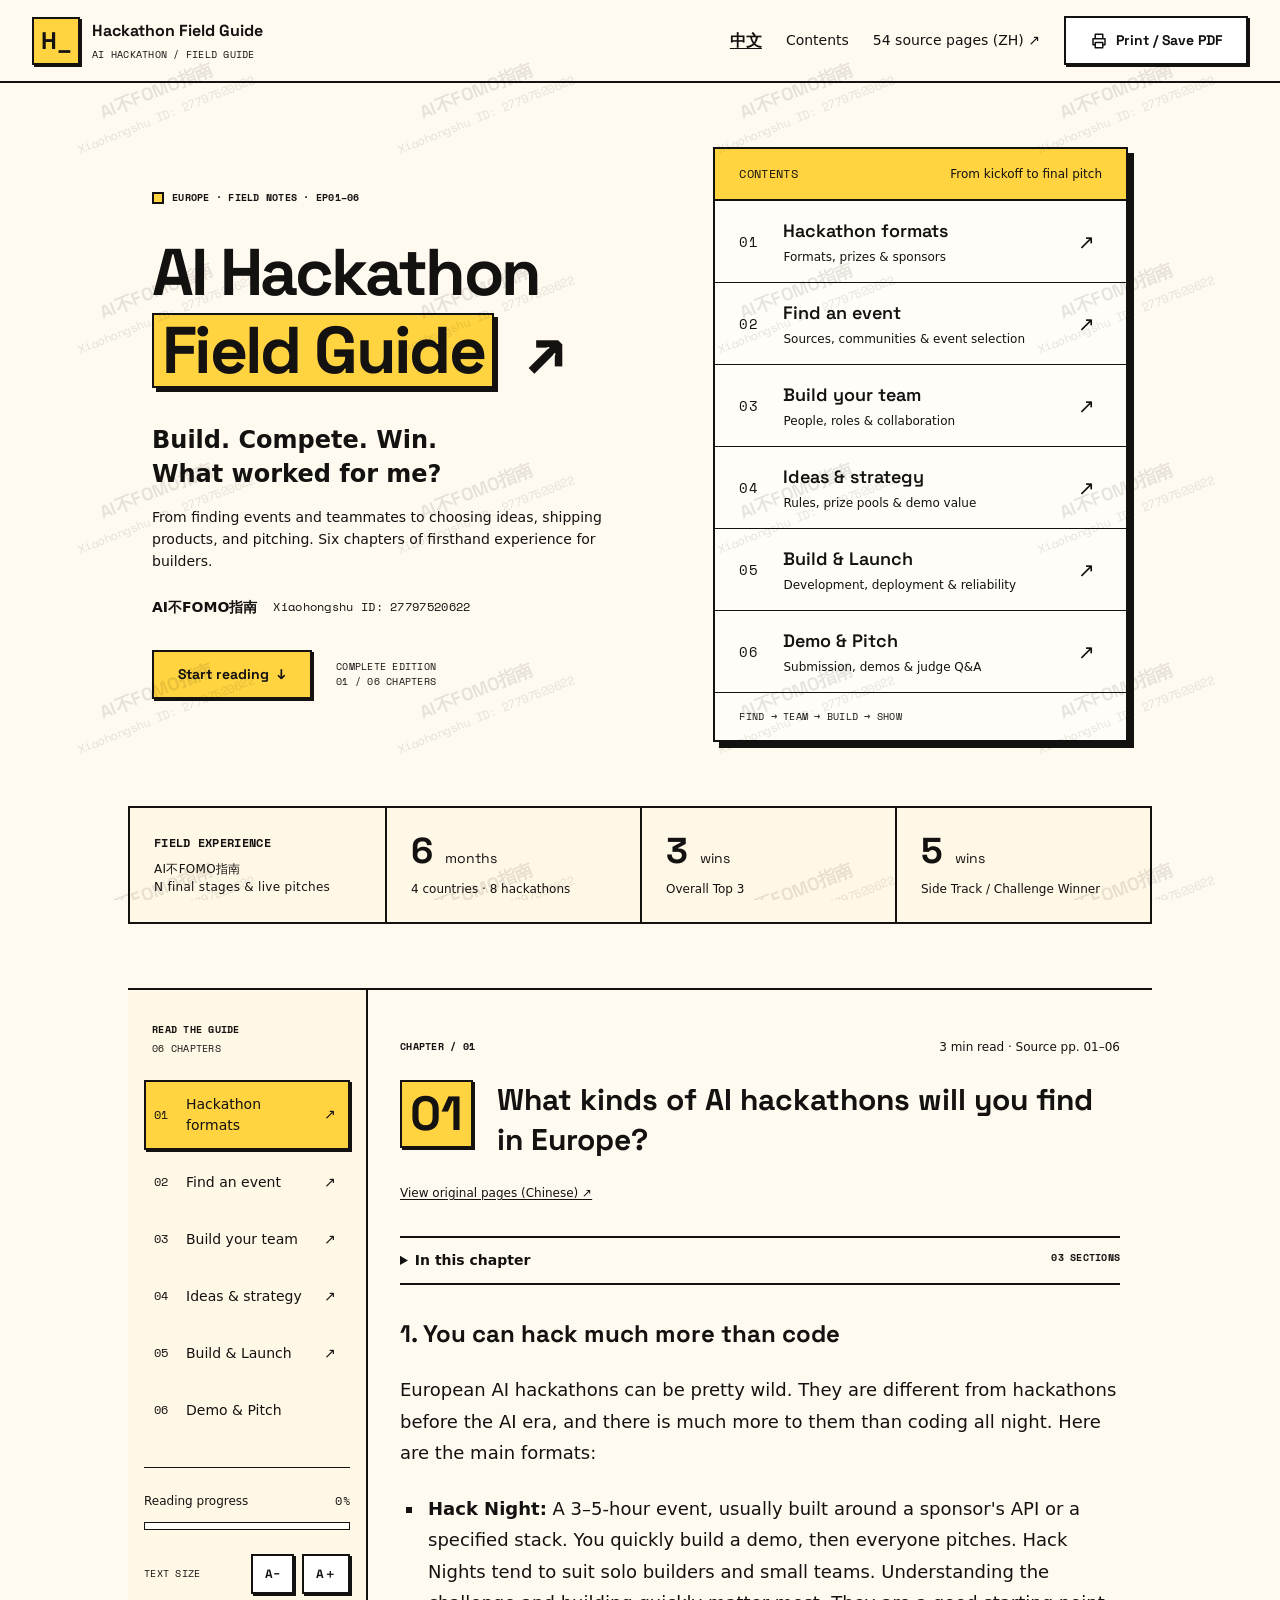
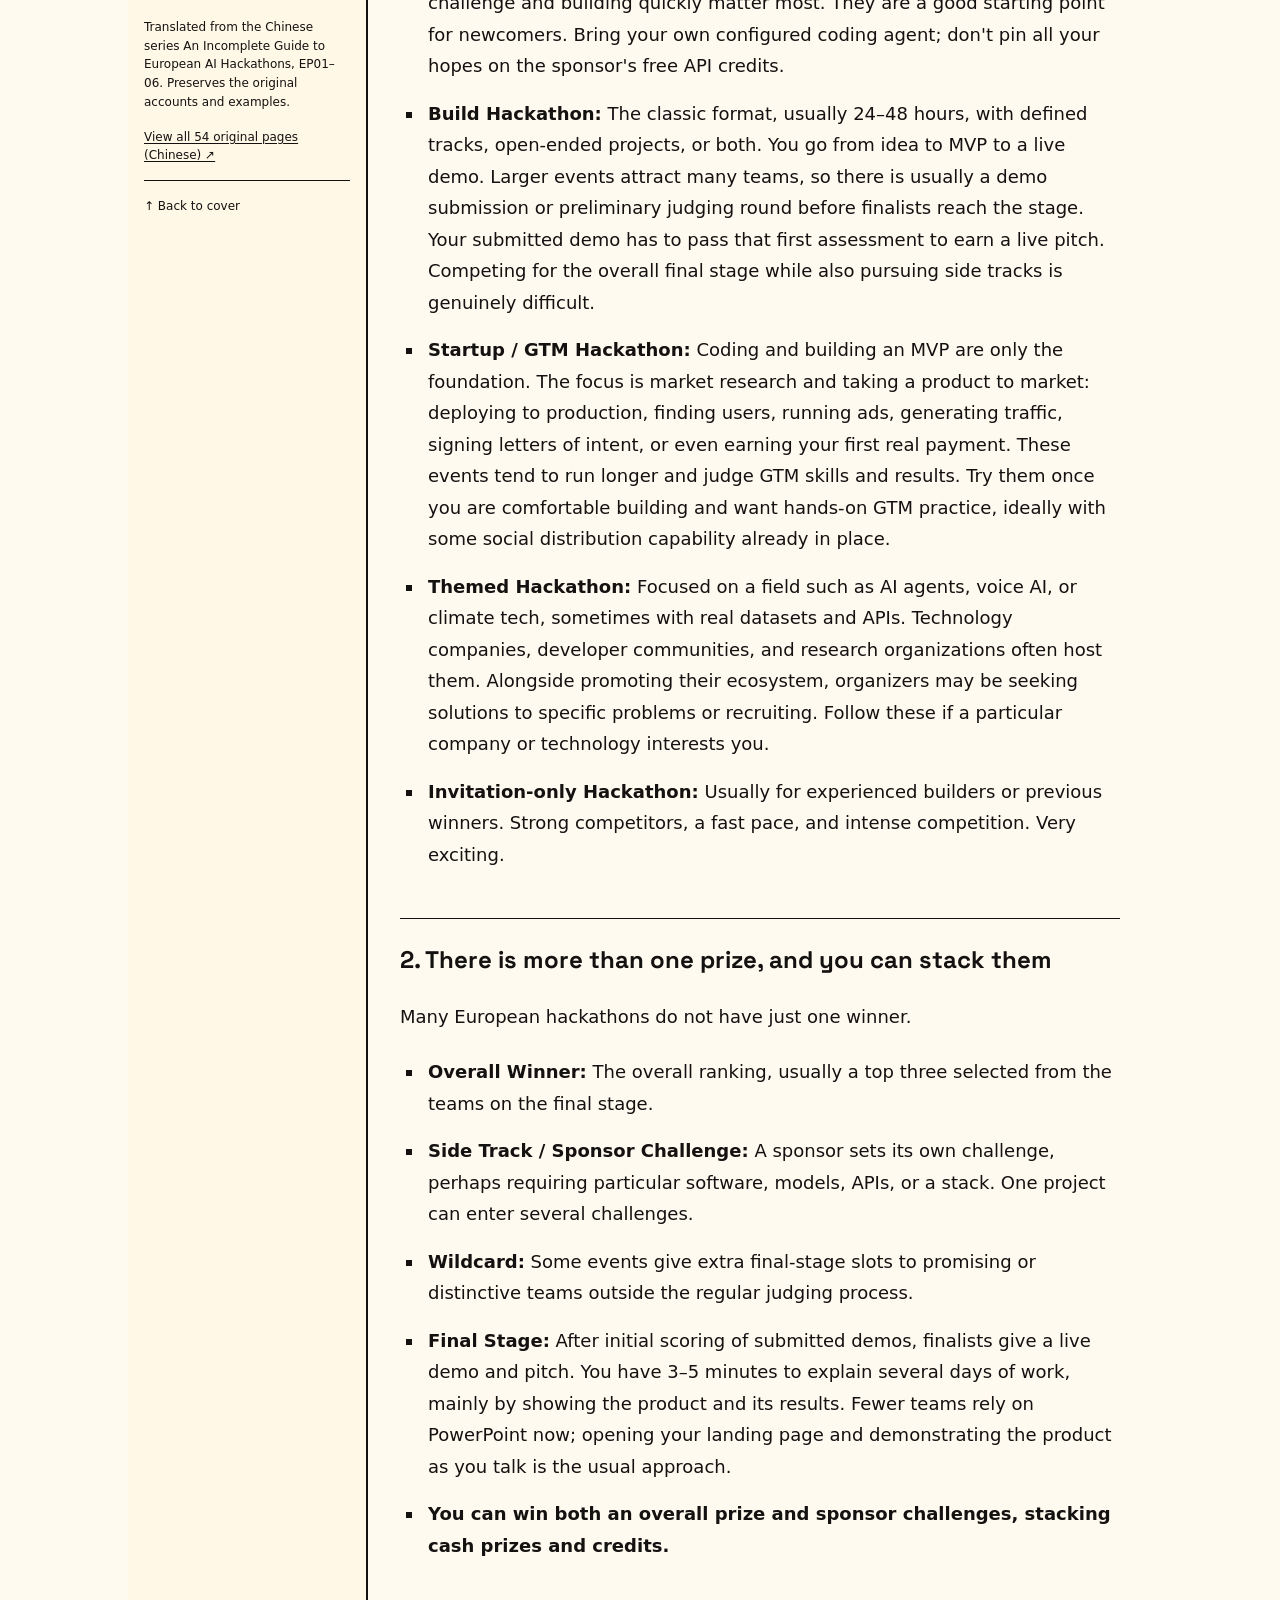
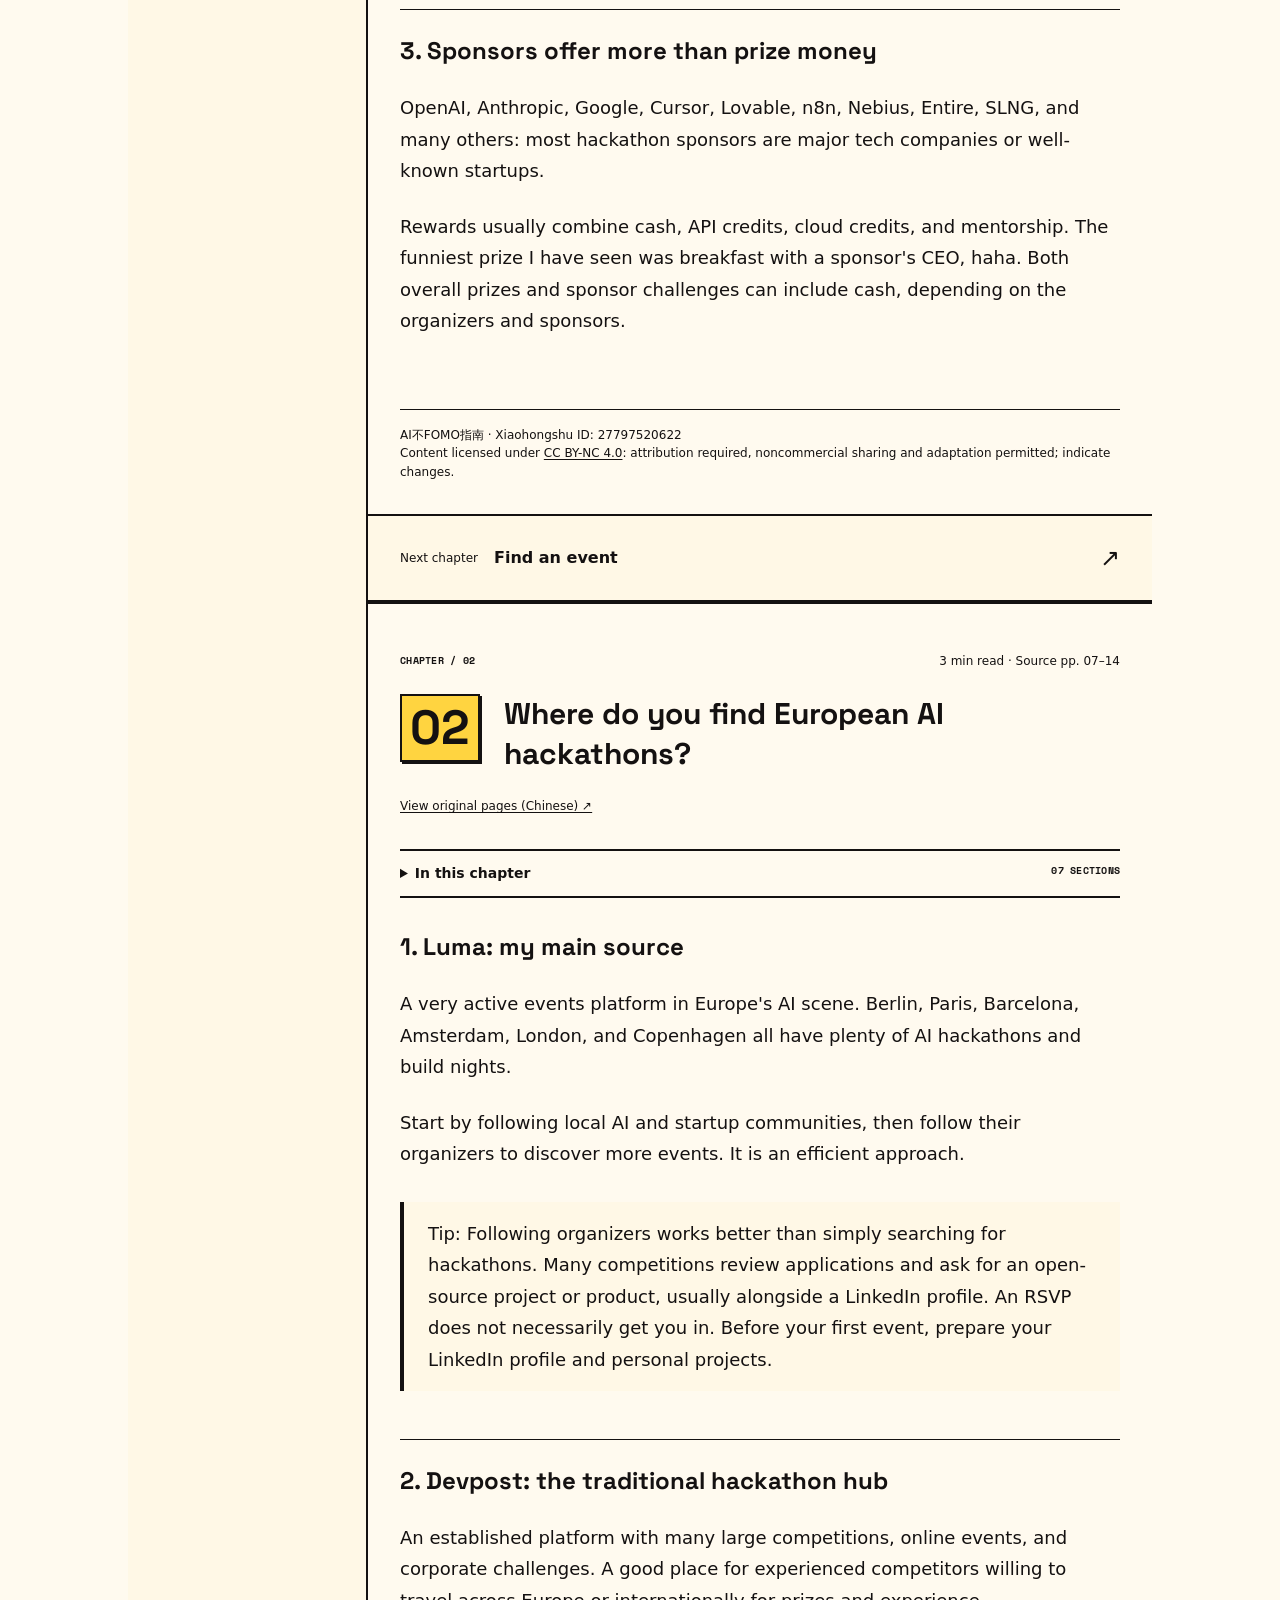
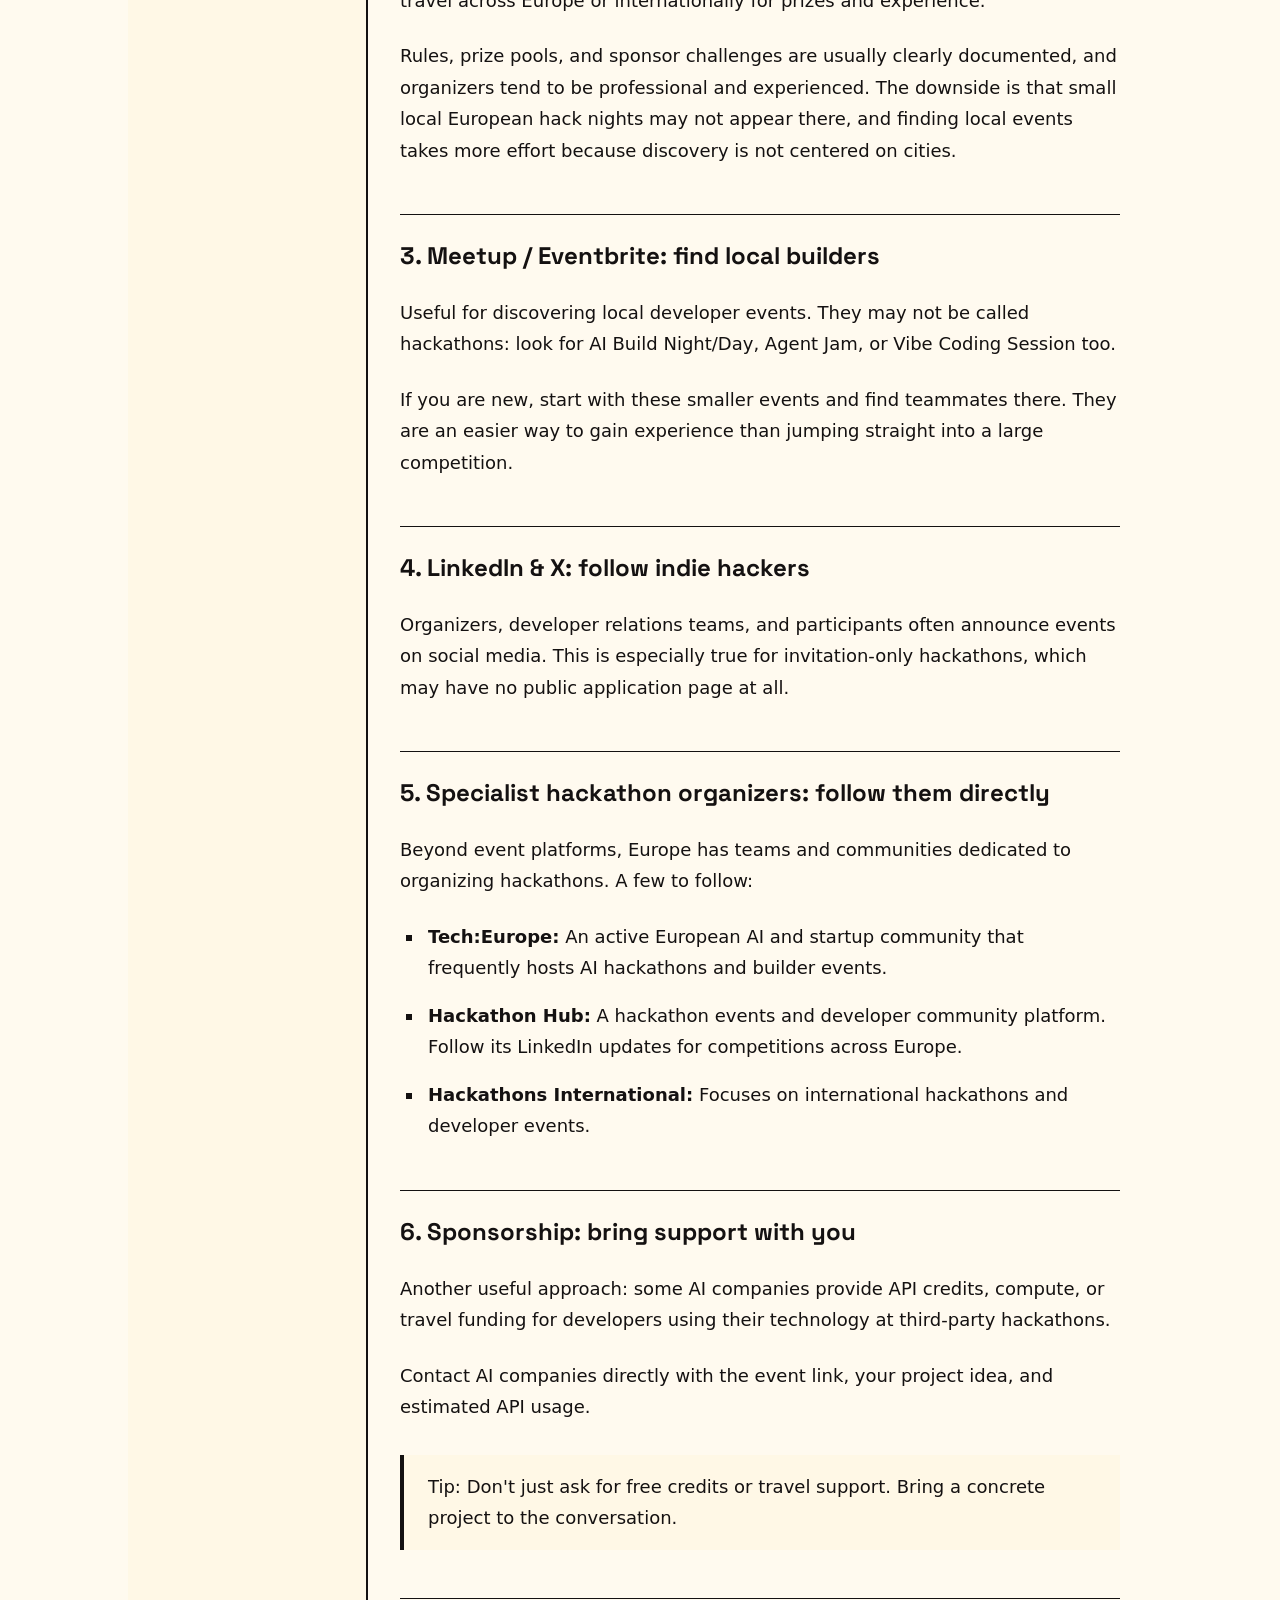
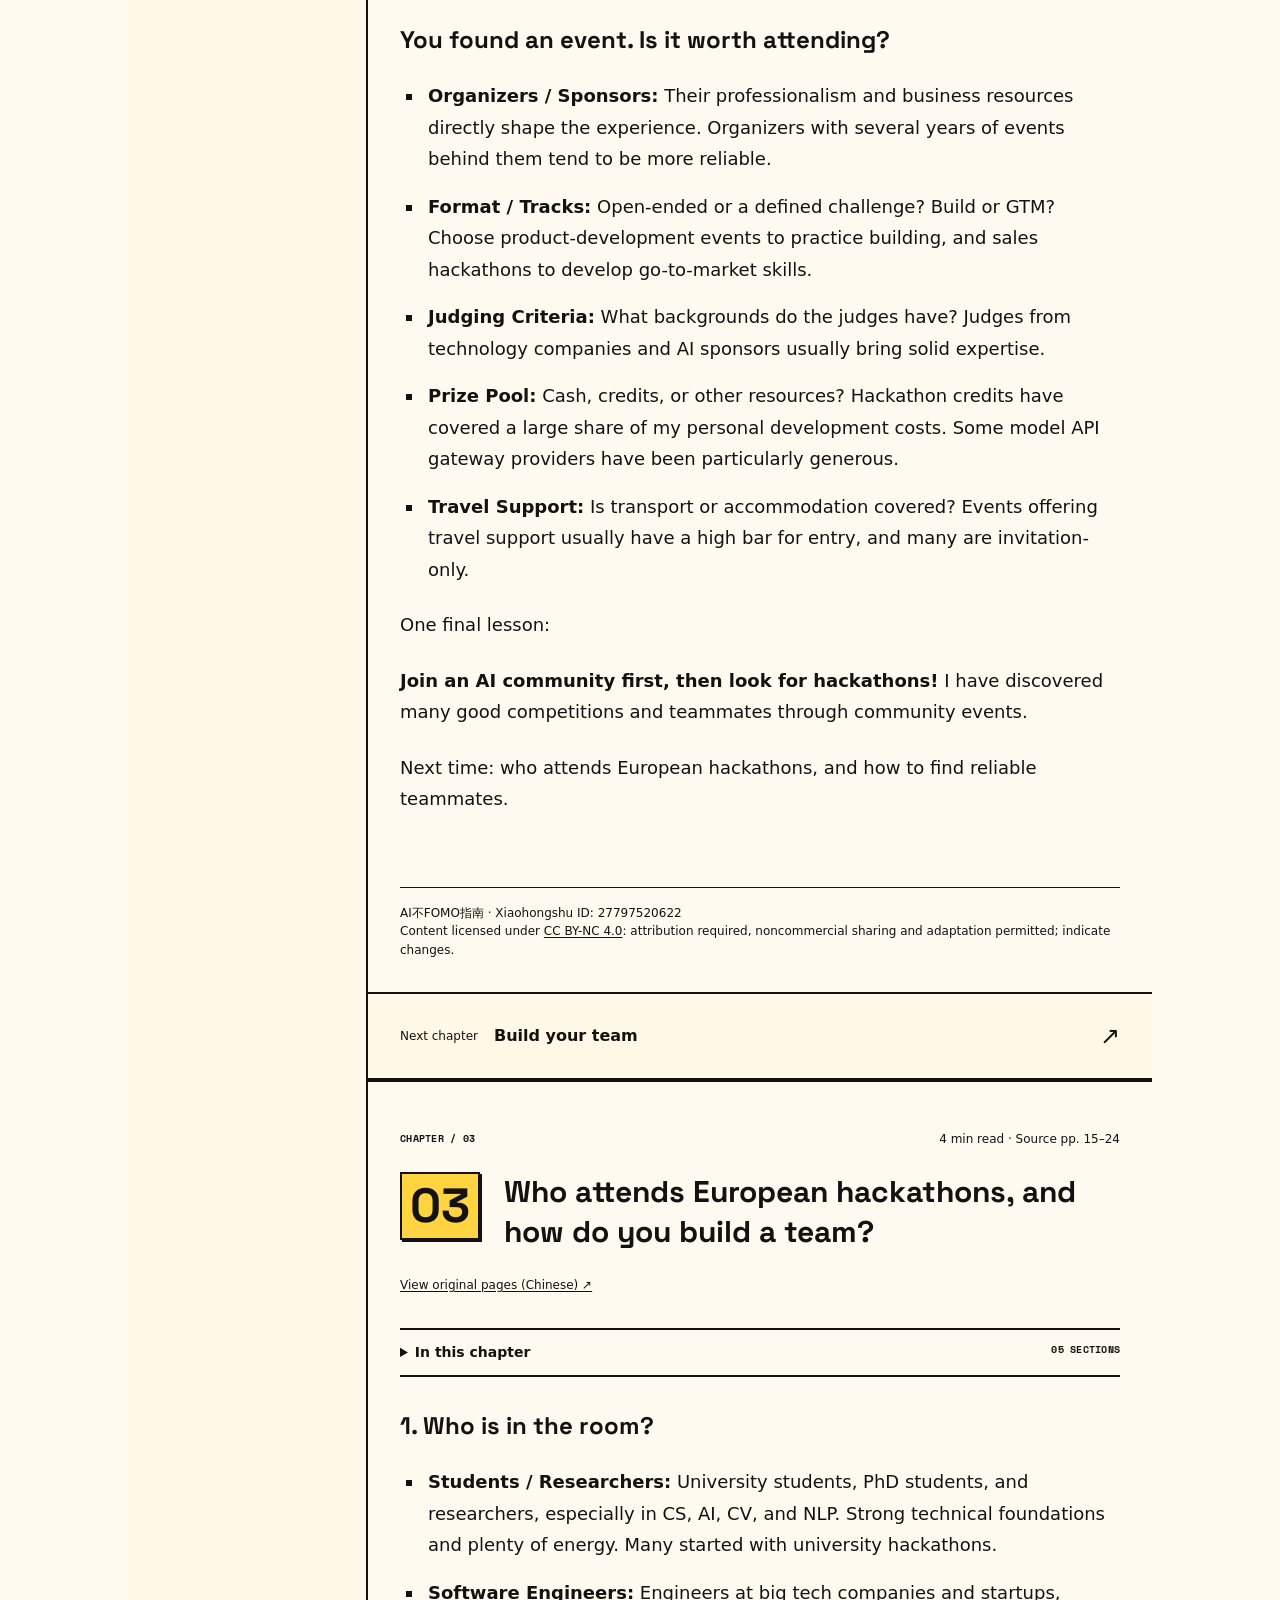
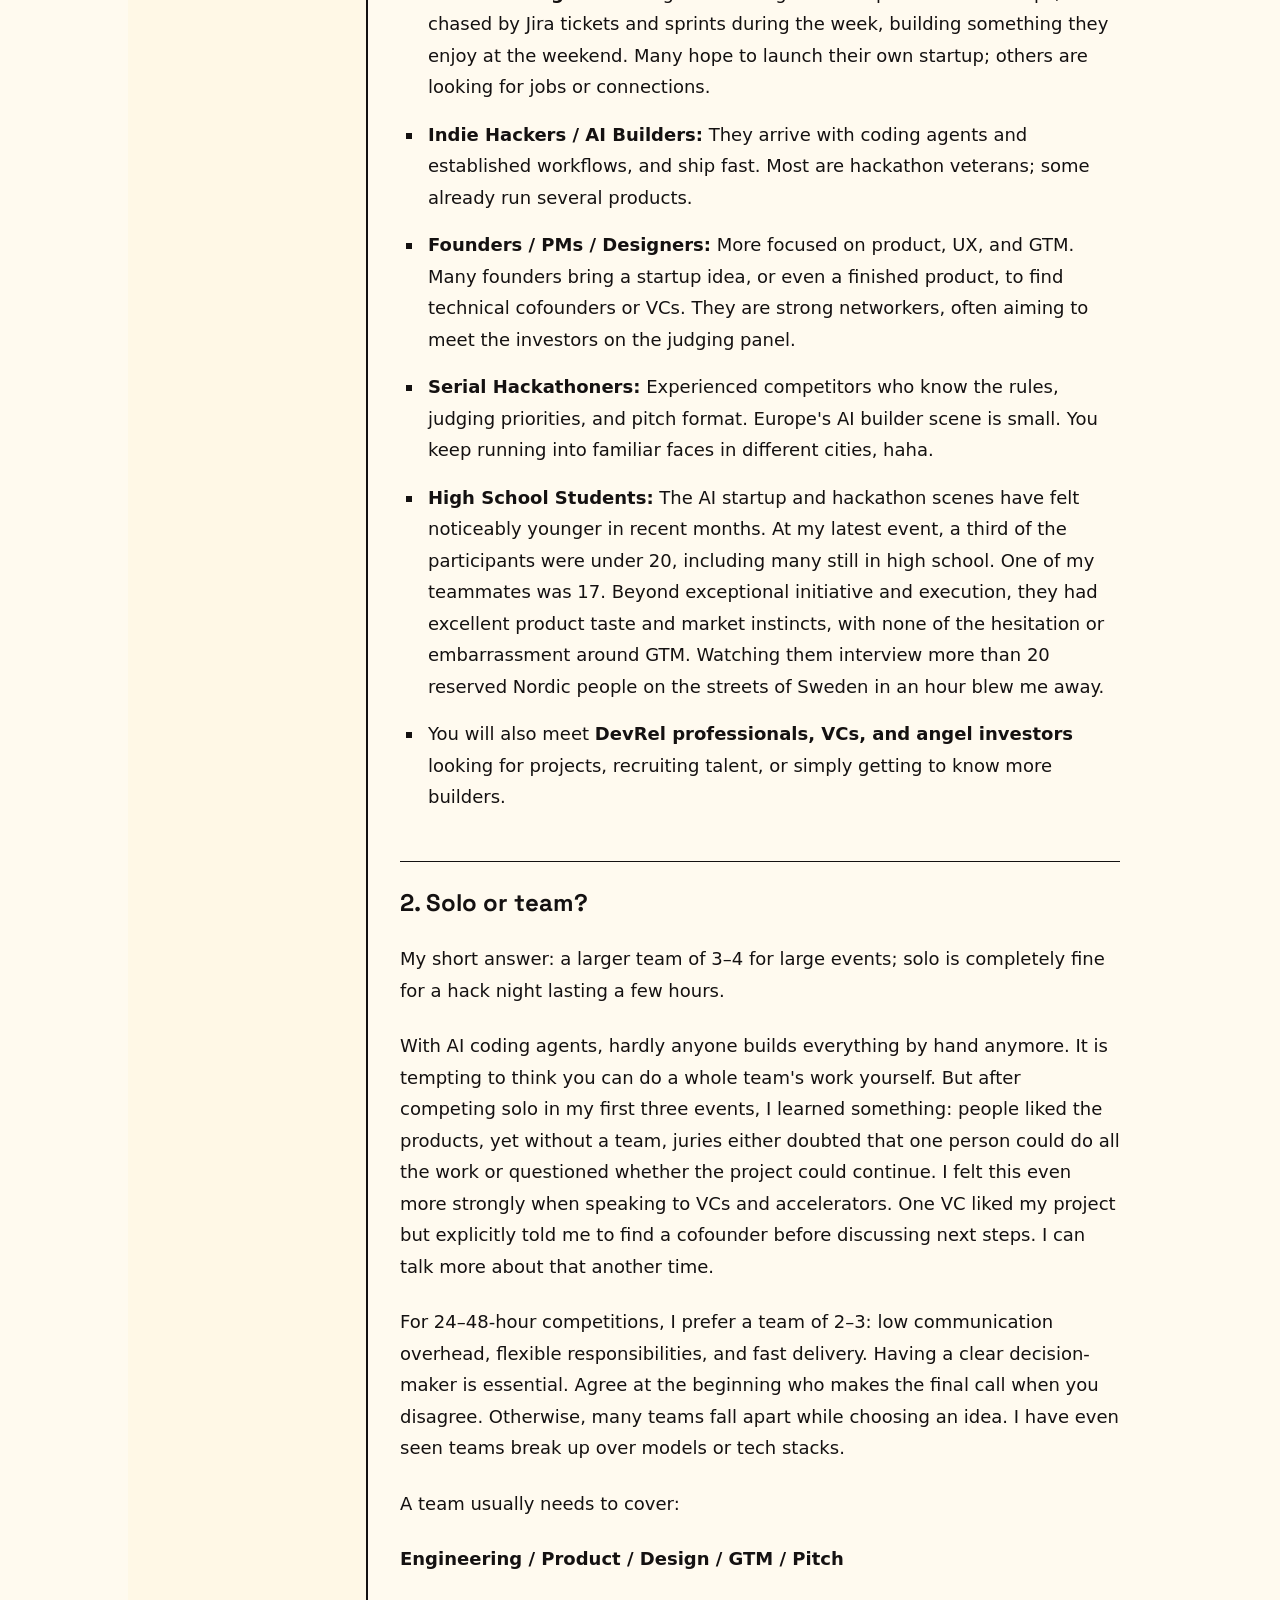
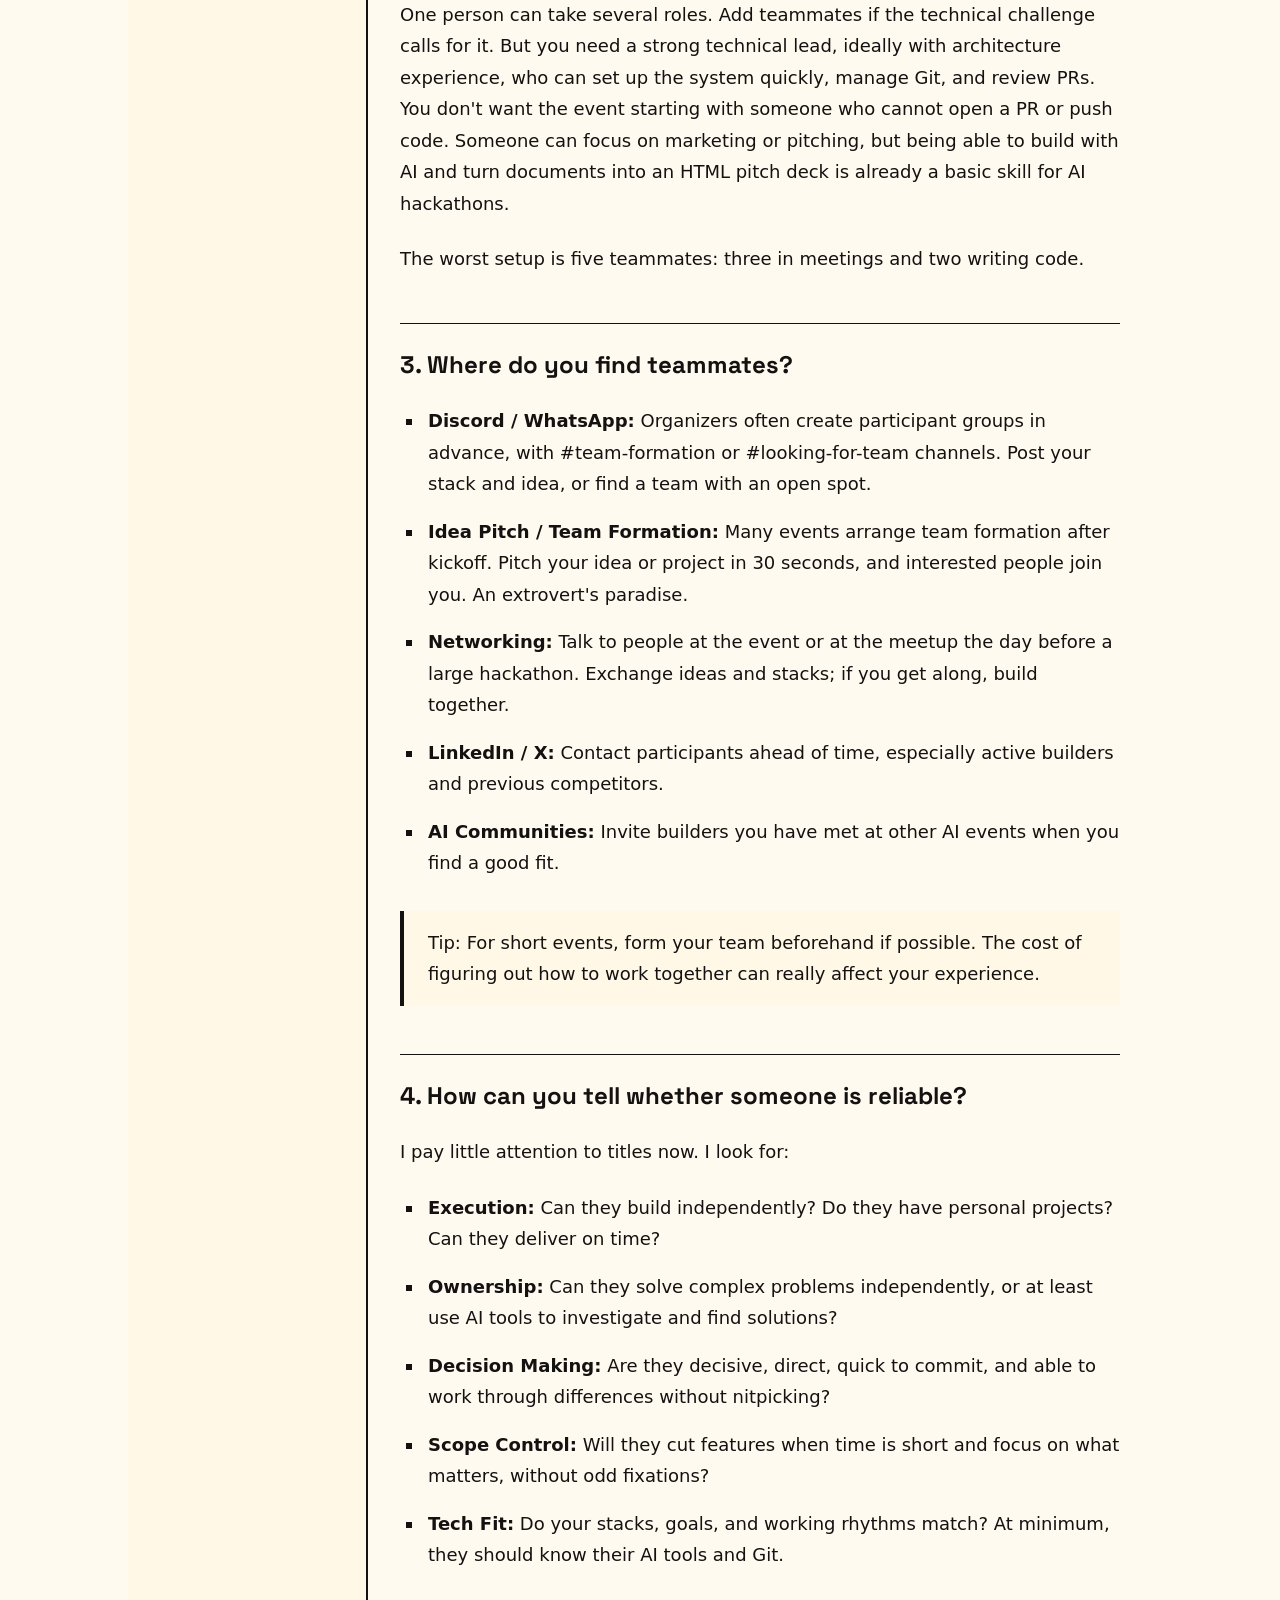
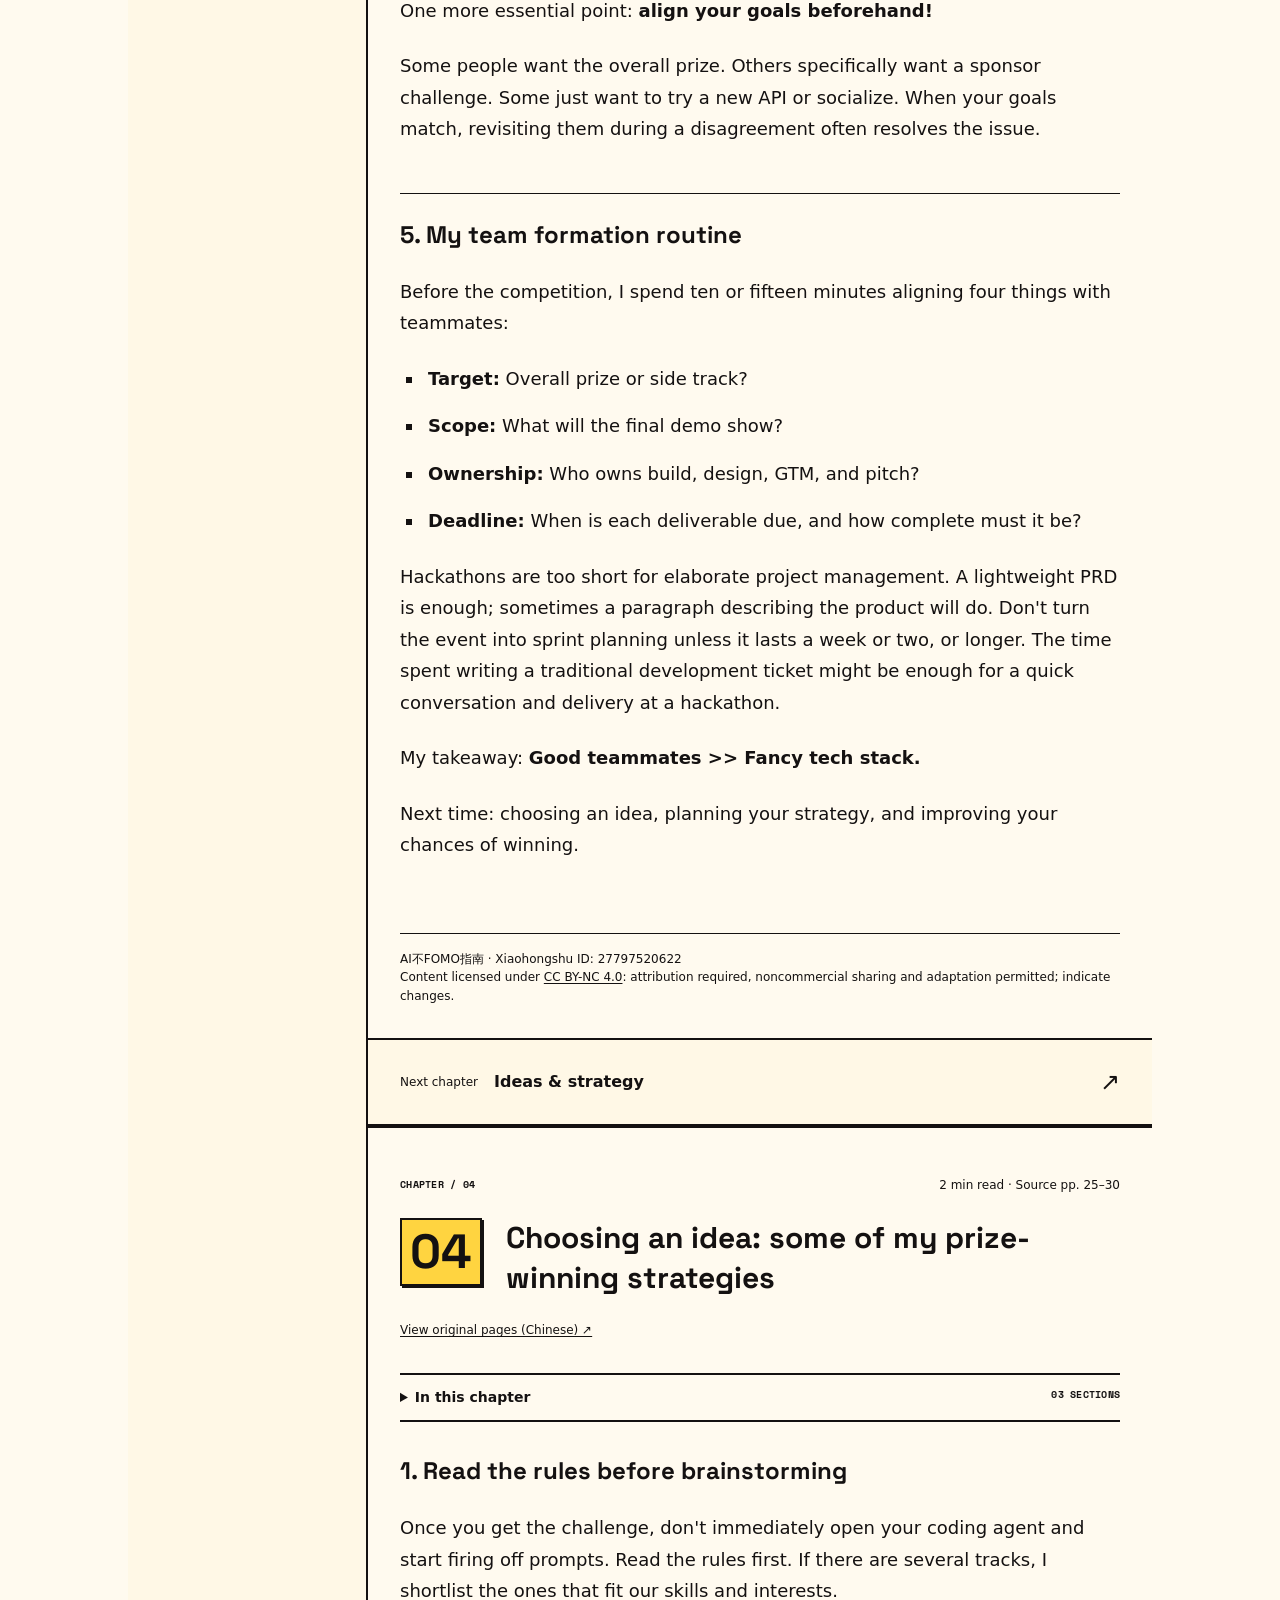
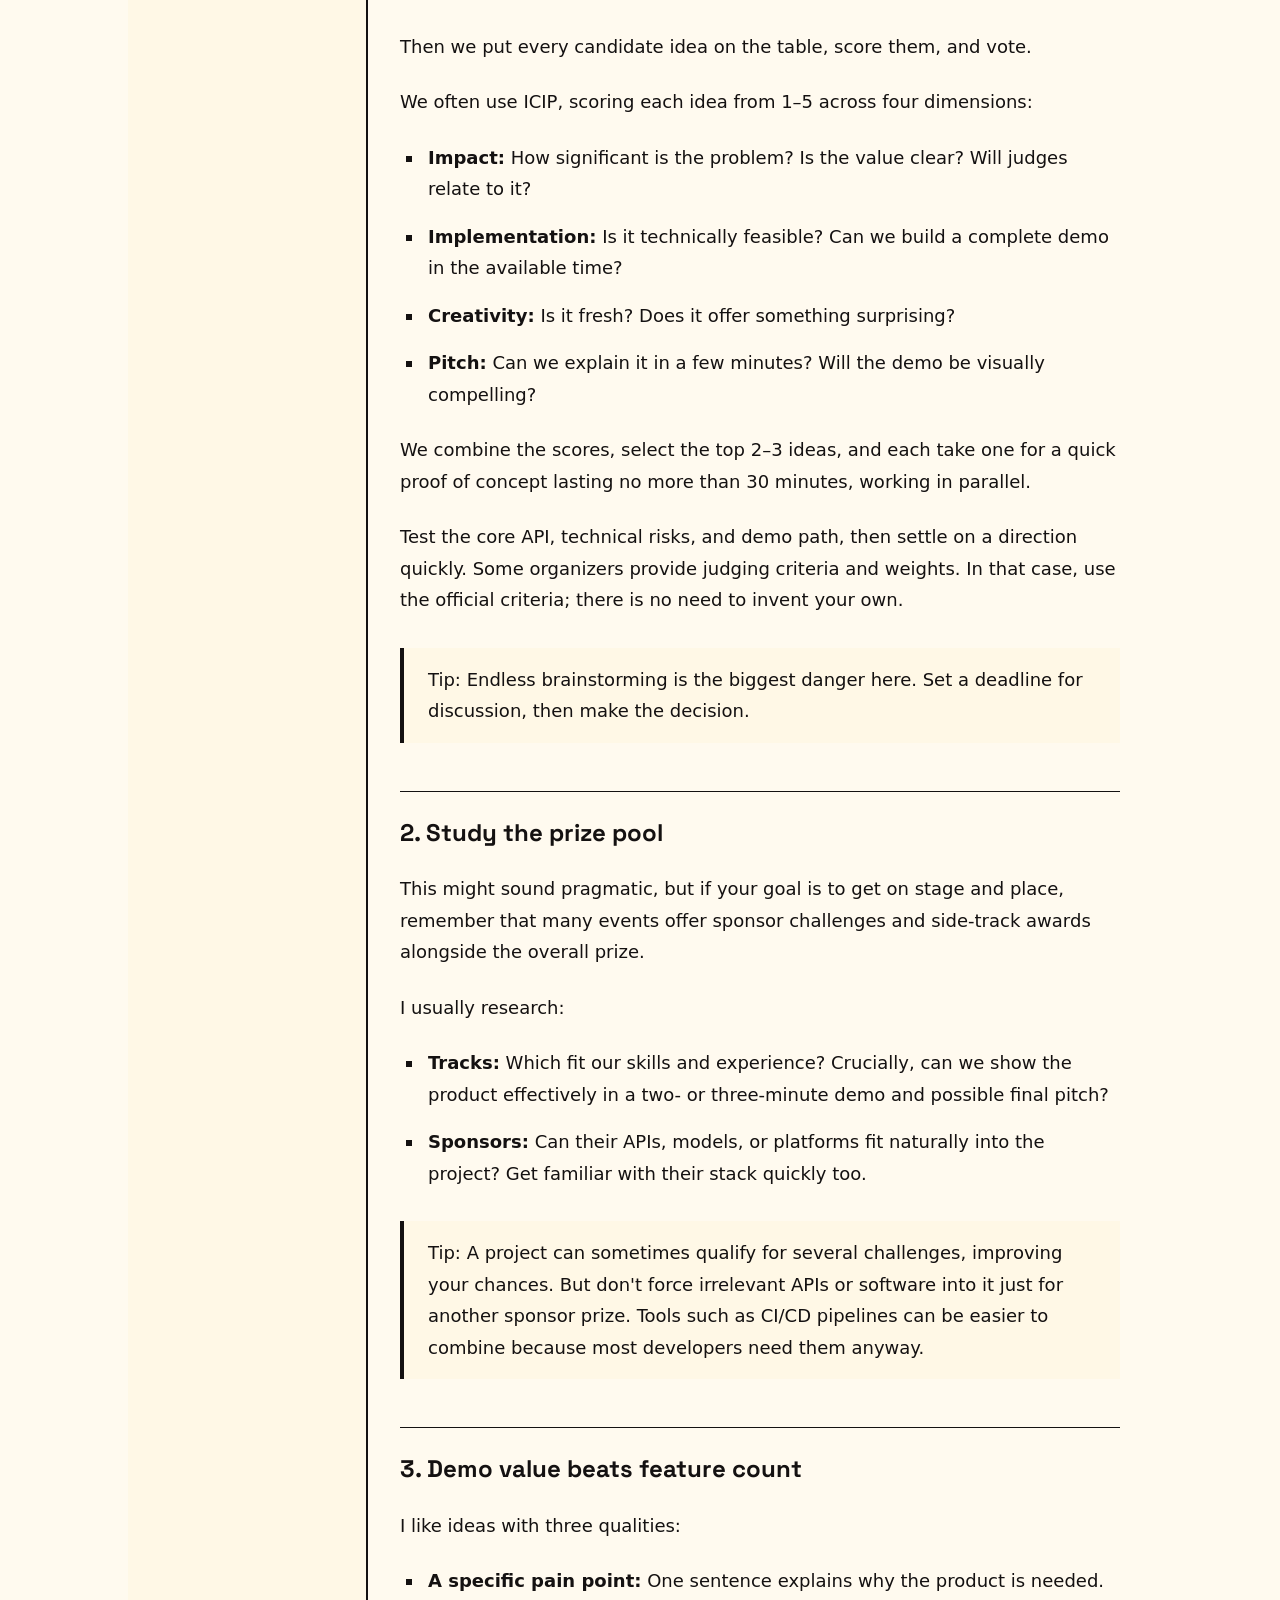
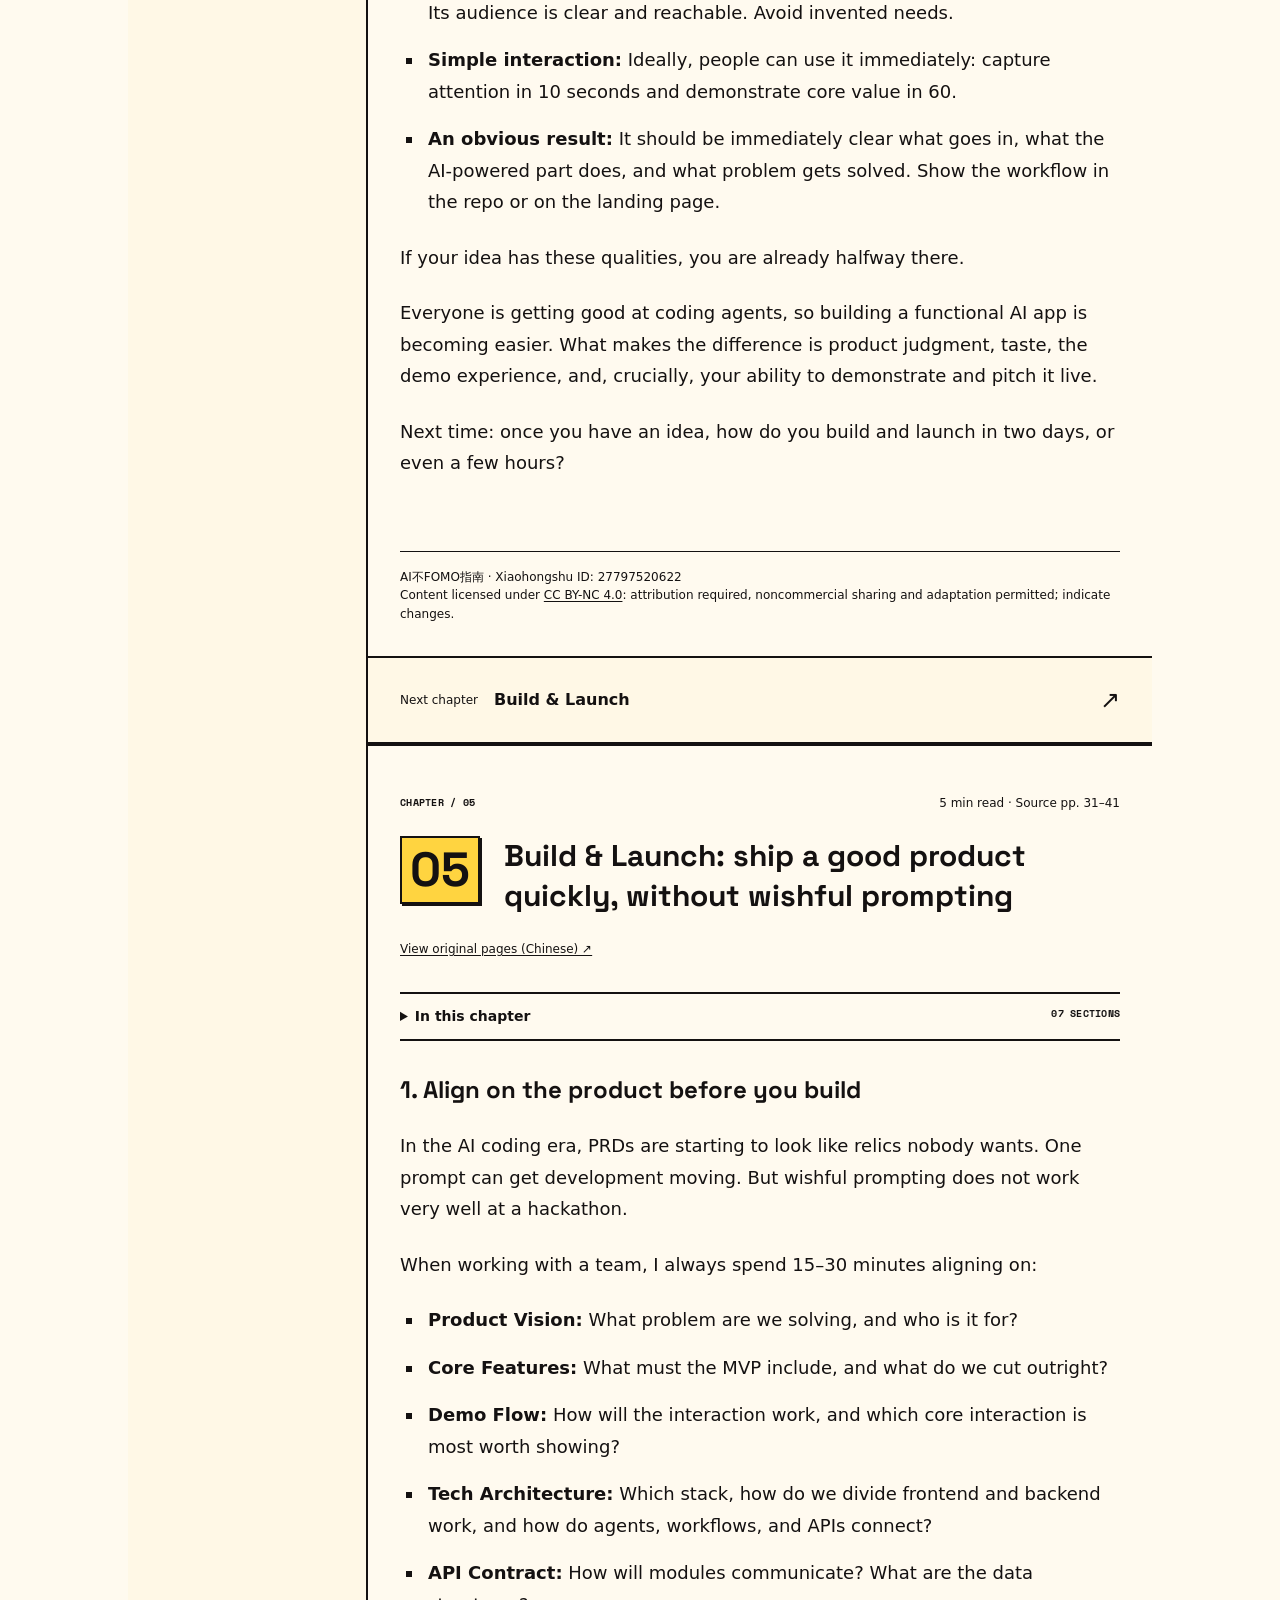
==== en.html @ d90af65c "Publish bilingual AI hackathon guide with content and code licenses" ====
<!doctype html>
<html lang="en"><head><meta charset="utf-8"><meta name="viewport" content="width=device-width,initial-scale=1"><meta name="description" content="A complete six-chapter guide to European AI hackathons: events, teams, ideas, building, launching, and pitching."><title>AI Hackathon Field Guide</title><link rel="stylesheet" href="assets/fonts.css"><link rel="stylesheet" href="assets/hardstock.css"><link rel="stylesheet" href="assets/site.css?v=3"><script defer src="assets/site.en.js?v=4"></script></head>
<body data-hs-theme="paper-yellow" id="top"><div class="watermark-layer" aria-hidden="true" inert><span class="watermark-tile"><strong>AI不FOMO指南</strong><span>Xiaohongshu ID: 27797520622</span></span><span class="watermark-tile"><strong>AI不FOMO指南</strong><span>Xiaohongshu ID: 27797520622</span></span><span class="watermark-tile"><strong>AI不FOMO指南</strong><span>Xiaohongshu ID: 27797520622</span></span><span class="watermark-tile"><strong>AI不FOMO指南</strong><span>Xiaohongshu ID: 27797520622</span></span><span class="watermark-tile"><strong>AI不FOMO指南</strong><span>Xiaohongshu ID: 27797520622</span></span><span class="watermark-tile"><strong>AI不FOMO指南</strong><span>Xiaohongshu ID: 27797520622</span></span><span class="watermark-tile"><strong>AI不FOMO指南</strong><span>Xiaohongshu ID: 27797520622</span></span><span class="watermark-tile"><strong>AI不FOMO指南</strong><span>Xiaohongshu ID: 27797520622</span></span><span class="watermark-tile"><strong>AI不FOMO指南</strong><span>Xiaohongshu ID: 27797520622</span></span><span class="watermark-tile"><strong>AI不FOMO指南</strong><span>Xiaohongshu ID: 27797520622</span></span><span class="watermark-tile"><strong>AI不FOMO指南</strong><span>Xiaohongshu ID: 27797520622</span></span><span class="watermark-tile"><strong>AI不FOMO指南</strong><span>Xiaohongshu ID: 27797520622</span></span><span class="watermark-tile"><strong>AI不FOMO指南</strong><span>Xiaohongshu ID: 27797520622</span></span><span class="watermark-tile"><strong>AI不FOMO指南</strong><span>Xiaohongshu ID: 27797520622</span></span><span class="watermark-tile"><strong>AI不FOMO指南</strong><span>Xiaohongshu ID: 27797520622</span></span><span class="watermark-tile"><strong>AI不FOMO指南</strong><span>Xiaohongshu ID: 27797520622</span></span><span class="watermark-tile"><strong>AI不FOMO指南</strong><span>Xiaohongshu ID: 27797520622</span></span><span class="watermark-tile"><strong>AI不FOMO指南</strong><span>Xiaohongshu ID: 27797520622</span></span><span class="watermark-tile"><strong>AI不FOMO指南</strong><span>Xiaohongshu ID: 27797520622</span></span><span class="watermark-tile"><strong>AI不FOMO指南</strong><span>Xiaohongshu ID: 27797520622</span></span><span class="watermark-tile"><strong>AI不FOMO指南</strong><span>Xiaohongshu ID: 27797520622</span></span><span class="watermark-tile"><strong>AI不FOMO指南</strong><span>Xiaohongshu ID: 27797520622</span></span><span class="watermark-tile"><strong>AI不FOMO指南</strong><span>Xiaohongshu ID: 27797520622</span></span><span class="watermark-tile"><strong>AI不FOMO指南</strong><span>Xiaohongshu ID: 27797520622</span></span><span class="watermark-tile"><strong>AI不FOMO指南</strong><span>Xiaohongshu ID: 27797520622</span></span><span class="watermark-tile"><strong>AI不FOMO指南</strong><span>Xiaohongshu ID: 27797520622</span></span><span class="watermark-tile"><strong>AI不FOMO指南</strong><span>Xiaohongshu ID: 27797520622</span></span><span class="watermark-tile"><strong>AI不FOMO指南</strong><span>Xiaohongshu ID: 27797520622</span></span><span class="watermark-tile"><strong>AI不FOMO指南</strong><span>Xiaohongshu ID: 27797520622</span></span><span class="watermark-tile"><strong>AI不FOMO指南</strong><span>Xiaohongshu ID: 27797520622</span></span><span class="watermark-tile"><strong>AI不FOMO指南</strong><span>Xiaohongshu ID: 27797520622</span></span><span class="watermark-tile"><strong>AI不FOMO指南</strong><span>Xiaohongshu ID: 27797520622</span></span><span class="watermark-tile"><strong>AI不FOMO指南</strong><span>Xiaohongshu ID: 27797520622</span></span><span class="watermark-tile"><strong>AI不FOMO指南</strong><span>Xiaohongshu ID: 27797520622</span></span><span class="watermark-tile"><strong>AI不FOMO指南</strong><span>Xiaohongshu ID: 27797520622</span></span><span class="watermark-tile"><strong>AI不FOMO指南</strong><span>Xiaohongshu ID: 27797520622</span></span><span class="watermark-tile"><strong>AI不FOMO指南</strong><span>Xiaohongshu ID: 27797520622</span></span><span class="watermark-tile"><strong>AI不FOMO指南</strong><span>Xiaohongshu ID: 27797520622</span></span><span class="watermark-tile"><strong>AI不FOMO指南</strong><span>Xiaohongshu ID: 27797520622</span></span><span class="watermark-tile"><strong>AI不FOMO指南</strong><span>Xiaohongshu ID: 27797520622</span></span><span class="watermark-tile"><strong>AI不FOMO指南</strong><span>Xiaohongshu ID: 27797520622</span></span><span class="watermark-tile"><strong>AI不FOMO指南</strong><span>Xiaohongshu ID: 27797520622</span></span><span class="watermark-tile"><strong>AI不FOMO指南</strong><span>Xiaohongshu ID: 27797520622</span></span><span class="watermark-tile"><strong>AI不FOMO指南</strong><span>Xiaohongshu ID: 27797520622</span></span><span class="watermark-tile"><strong>AI不FOMO指南</strong><span>Xiaohongshu ID: 27797520622</span></span><span class="watermark-tile"><strong>AI不FOMO指南</strong><span>Xiaohongshu ID: 27797520622</span></span><span class="watermark-tile"><strong>AI不FOMO指南</strong><span>Xiaohongshu ID: 27797520622</span></span><span class="watermark-tile"><strong>AI不FOMO指南</strong><span>Xiaohongshu ID: 27797520622</span></span><span class="watermark-tile"><strong>AI不FOMO指南</strong><span>Xiaohongshu ID: 27797520622</span></span><span class="watermark-tile"><strong>AI不FOMO指南</strong><span>Xiaohongshu ID: 27797520622</span></span><span class="watermark-tile"><strong>AI不FOMO指南</strong><span>Xiaohongshu ID: 27797520622</span></span><span class="watermark-tile"><strong>AI不FOMO指南</strong><span>Xiaohongshu ID: 27797520622</span></span><span class="watermark-tile"><strong>AI不FOMO指南</strong><span>Xiaohongshu ID: 27797520622</span></span><span class="watermark-tile"><strong>AI不FOMO指南</strong><span>Xiaohongshu ID: 27797520622</span></span><span class="watermark-tile"><strong>AI不FOMO指南</strong><span>Xiaohongshu ID: 27797520622</span></span><span class="watermark-tile"><strong>AI不FOMO指南</strong><span>Xiaohongshu ID: 27797520622</span></span><span class="watermark-tile"><strong>AI不FOMO指南</strong><span>Xiaohongshu ID: 27797520622</span></span><span class="watermark-tile"><strong>AI不FOMO指南</strong><span>Xiaohongshu ID: 27797520622</span></span><span class="watermark-tile"><strong>AI不FOMO指南</strong><span>Xiaohongshu ID: 27797520622</span></span><span class="watermark-tile"><strong>AI不FOMO指南</strong><span>Xiaohongshu ID: 27797520622</span></span><span class="watermark-tile"><strong>AI不FOMO指南</strong><span>Xiaohongshu ID: 27797520622</span></span><span class="watermark-tile"><strong>AI不FOMO指南</strong><span>Xiaohongshu ID: 27797520622</span></span><span class="watermark-tile"><strong>AI不FOMO指南</strong><span>Xiaohongshu ID: 27797520622</span></span><span class="watermark-tile"><strong>AI不FOMO指南</strong><span>Xiaohongshu ID: 27797520622</span></span><span class="watermark-tile"><strong>AI不FOMO指南</strong><span>Xiaohongshu ID: 27797520622</span></span><span class="watermark-tile"><strong>AI不FOMO指南</strong><span>Xiaohongshu ID: 27797520622</span></span><span class="watermark-tile"><strong>AI不FOMO指南</strong><span>Xiaohongshu ID: 27797520622</span></span><span class="watermark-tile"><strong>AI不FOMO指南</strong><span>Xiaohongshu ID: 27797520622</span></span><span class="watermark-tile"><strong>AI不FOMO指南</strong><span>Xiaohongshu ID: 27797520622</span></span><span class="watermark-tile"><strong>AI不FOMO指南</strong><span>Xiaohongshu ID: 27797520622</span></span><span class="watermark-tile"><strong>AI不FOMO指南</strong><span>Xiaohongshu ID: 27797520622</span></span><span class="watermark-tile"><strong>AI不FOMO指南</strong><span>Xiaohongshu ID: 27797520622</span></span><span class="watermark-tile"><strong>AI不FOMO指南</strong><span>Xiaohongshu ID: 27797520622</span></span><span class="watermark-tile"><strong>AI不FOMO指南</strong><span>Xiaohongshu ID: 27797520622</span></span><span class="watermark-tile"><strong>AI不FOMO指南</strong><span>Xiaohongshu ID: 27797520622</span></span><span class="watermark-tile"><strong>AI不FOMO指南</strong><span>Xiaohongshu ID: 27797520622</span></span><span class="watermark-tile"><strong>AI不FOMO指南</strong><span>Xiaohongshu ID: 27797520622</span></span><span class="watermark-tile"><strong>AI不FOMO指南</strong><span>Xiaohongshu ID: 27797520622</span></span><span class="watermark-tile"><strong>AI不FOMO指南</strong><span>Xiaohongshu ID: 27797520622</span></span><span class="watermark-tile"><strong>AI不FOMO指南</strong><span>Xiaohongshu ID: 27797520622</span></span></div><a class="skip-link hs-btn" href="#reading">Skip to content</a>
<header class="site-header"><a class="brand" href="#top" aria-label="AI Hackathon Field Guide home"><span class="brand-mark" aria-hidden="true">H<span>_</span></span><span>Hackathon Field Guide<small class="mono">AI HACKATHON / FIELD GUIDE</small></span></a><div class="header-actions"><a class="language-link" href="index.html" lang="zh-CN">中文</a><a class="desktop-link" href="#contents">Contents</a><a class="desktop-link" href="source.html" target="_blank">54 source pages (ZH) ↗</a><button class="hs-btn print-button" type="button"><svg width="18" height="18" viewBox="0 0 24 24" fill="none" stroke="currentColor" stroke-width="2" aria-hidden="true"><path d="M7 8V3h10v5M7 17H4V9h16v8h-3M7 14h10v7H7z"/></svg><span>Print / Save PDF</span></button></div></header>
<main><section class="hero" aria-labelledby="book-title"><div class="hero-copy"><p class="eyebrow mono"><span class="edition-square" aria-hidden="true"></span> EUROPE · FIELD NOTES · EP01–06</p><h1 id="book-title">AI Hackathon<br><mark>Field Guide</mark><span class="title-arrow" aria-hidden="true">↗</span></h1><p class="hero-subtitle">Build. Compete. Win.<br>What worked for me?</p><p class="hero-description">From finding events and teammates to choosing ideas, shipping products, and pitching. Six chapters of firsthand experience for builders.</p><p class="author-line"><strong>AI不FOMO指南</strong><span class="mono">Xiaohongshu ID: 27797520622</span></p><div class="hero-actions"><a class="hs-btn hs-btn--primary" href="#chapter-1">Start reading <span aria-hidden="true">↓</span></a><a class="resume-link" id="resume-link" href="#chapter-1" hidden>Resume reading ↗</a><span class="mono edition-note">COMPLETE EDITION<br>01 / 06 CHAPTERS</span></div></div>
<nav class="hero-index" id="contents" aria-label="Guide contents"><div class="index-head"><span class="mono">CONTENTS</span><span>From kickoff to final pitch</span></div><a href="#chapter-1" class="index-row"><span class="index-no mono">01</span><span><strong>Hackathon formats</strong><small>Formats, prizes & sponsors</small></span><span class="index-arrow" aria-hidden="true">↗</span></a><a href="#chapter-2" class="index-row"><span class="index-no mono">02</span><span><strong>Find an event</strong><small>Sources, communities & event selection</small></span><span class="index-arrow" aria-hidden="true">↗</span></a><a href="#chapter-3" class="index-row"><span class="index-no mono">03</span><span><strong>Build your team</strong><small>People, roles & collaboration</small></span><span class="index-arrow" aria-hidden="true">↗</span></a><a href="#chapter-4" class="index-row"><span class="index-no mono">04</span><span><strong>Ideas & strategy</strong><small>Rules, prize pools & demo value</small></span><span class="index-arrow" aria-hidden="true">↗</span></a><a href="#chapter-5" class="index-row"><span class="index-no mono">05</span><span><strong>Build & Launch</strong><small>Development, deployment & reliability</small></span><span class="index-arrow" aria-hidden="true">↗</span></a><a href="#chapter-6" class="index-row"><span class="index-no mono">06</span><span><strong>Demo & Pitch</strong><small>Submission, demos & judge Q&A</small></span><span class="index-arrow" aria-hidden="true">↗</span></a><div class="index-foot mono">FIND → TEAM → BUILD → SHOW</div></nav></section>
<section class="record-strip" aria-label="Author competition record"><div class="record-label mono">FIELD EXPERIENCE<span>AI不FOMO指南<br>N final stages &amp; live pitches</span></div><div><strong>6<span> months</span></strong><small>4 countries · 8 hackathons</small></div><div><strong>3<span> wins</span></strong><small>Overall Top 3</small></div><div><strong>5<span> wins</span></strong><small>Side Track / Challenge Winner</small></div></section>
<div class="mobile-bar"><button class="hs-btn hs-btn--sm" id="mobile-menu" aria-expanded="false" aria-controls="sidebar">Chapters <span aria-hidden="true">≡</span></button><span id="mobile-current">01 / Hackathon formats</span><span id="mobile-progress" class="mono">0%</span></div>
<div class="reading-layout" id="reading"><aside class="sidebar" id="sidebar"><div class="sidebar-inner"><div class="sidebar-label mono">READ THE GUIDE <span>06 CHAPTERS</span></div><nav aria-label="Chapters"><a class="toc-link" href="#chapter-1" data-chapter="1"><span class="mono">01</span><span>Hackathon formats</span><span aria-hidden="true">↗</span></a><a class="toc-link" href="#chapter-2" data-chapter="2"><span class="mono">02</span><span>Find an event</span><span aria-hidden="true">↗</span></a><a class="toc-link" href="#chapter-3" data-chapter="3"><span class="mono">03</span><span>Build your team</span><span aria-hidden="true">↗</span></a><a class="toc-link" href="#chapter-4" data-chapter="4"><span class="mono">04</span><span>Ideas & strategy</span><span aria-hidden="true">↗</span></a><a class="toc-link" href="#chapter-5" data-chapter="5"><span class="mono">05</span><span>Build & Launch</span><span aria-hidden="true">↗</span></a><a class="toc-link" href="#chapter-6" data-chapter="6"><span class="mono">06</span><span>Demo & Pitch</span><span aria-hidden="true">↗</span></a></nav><div class="reading-progress"><div><span>Reading progress</span><span id="progress-value" class="mono">0%</span></div><progress id="progress" value="0" max="100" aria-label="Overall reading progress">0%</progress></div><div class="reader-tools"><span class="mono">TEXT SIZE</span><button class="hs-btn hs-btn--sm" id="text-smaller" aria-label="Decrease text size">A−</button><button class="hs-btn hs-btn--sm" id="text-larger" aria-label="Increase text size">A＋</button></div><p class="source-note">Translated from the Chinese series An Incomplete Guide to European AI Hackathons, EP01–06. Preserves the original accounts and examples.</p><a class="sidebar-source" href="source.html" target="_blank">View all 54 original pages (Chinese) ↗</a><a class="back-top" href="#top">↑ Back to cover</a></div></aside><div class="chapters"><section class="chapter" id="chapter-1" aria-labelledby="title-1">
<header class="chapter-head"><div class="chapter-meta"><span class="mono">CHAPTER / 01</span><span>3 min read · Source pp. 01–06</span></div>
<div class="chapter-title"><span class="chapter-num" aria-hidden="true">01</span><h2 id="title-1">What kinds of AI hackathons will you find in Europe?</h2></div>
<a class="source-link" href="source.html#page-2" target="_blank" data-source="2">View original pages (Chinese) ↗</a></header>
<details class="chapter-outline"><summary>In this chapter <span class="mono">03 SECTIONS</span></summary><nav aria-label="Chapter 1 sections"><a href="#chapter-1-1">1. You can hack much more than code</a><a href="#chapter-1-2">2. There is more than one prize, and you can stack them</a><a href="#chapter-1-3">3. Sponsors offer more than prize money</a></nav></details>
<div class="prose"><h3 id="chapter-1-1" data-page="2">1. You can hack much more than code</h3><p data-page="2">European AI hackathons can be pretty wild. They are different from hackathons before the AI era, and there is much more to them than coding all night. Here are the main formats:</p><ul><li data-page="3"><strong>Hack Night:</strong> A 3–5-hour event, usually built around a sponsor&#x27;s API or a specified stack. You quickly build a demo, then everyone pitches. Hack Nights tend to suit solo builders and small teams. Understanding the challenge and building quickly matter most. They are a good starting point for newcomers. Bring your own configured coding agent; don&#x27;t pin all your hopes on the sponsor&#x27;s free API credits.</li><li data-page="3"><strong>Build Hackathon:</strong> The classic format, usually 24–48 hours, with defined tracks, open-ended projects, or both. You go from idea to MVP to a live demo. Larger events attract many teams, so there is usually a demo submission or preliminary judging round before finalists reach the stage. Your submitted demo has to pass that first assessment to earn a live pitch. Competing for the overall final stage while also pursuing side tracks is genuinely difficult.</li><li data-page="3"><strong>Startup / GTM Hackathon:</strong> Coding and building an MVP are only the foundation. The focus is market research and taking a product to market: deploying to production, finding users, running ads, generating traffic, signing letters of intent, or even earning your first real payment. These events tend to run longer and judge GTM skills and results. Try them once you are comfortable building and want hands-on GTM practice, ideally with some social distribution capability already in place.</li><li data-page="4"><strong>Themed Hackathon:</strong> Focused on a field such as AI agents, voice AI, or climate tech, sometimes with real datasets and APIs. Technology companies, developer communities, and research organizations often host them. Alongside promoting their ecosystem, organizers may be seeking solutions to specific problems or recruiting. Follow these if a particular company or technology interests you.</li><li data-page="4"><strong>Invitation-only Hackathon:</strong> Usually for experienced builders or previous winners. Strong competitors, a fast pace, and intense competition. Very exciting.</li></ul><h3 id="chapter-1-2" data-page="5">2. There is more than one prize, and you can stack them</h3><p data-page="5">Many European hackathons do not have just one winner.</p><ul><li data-page="5"><strong>Overall Winner:</strong> The overall ranking, usually a top three selected from the teams on the final stage.</li><li data-page="5"><strong>Side Track / Sponsor Challenge:</strong> A sponsor sets its own challenge, perhaps requiring particular software, models, APIs, or a stack. One project can enter several challenges.</li><li data-page="5"><strong>Wildcard:</strong> Some events give extra final-stage slots to promising or distinctive teams outside the regular judging process.</li><li data-page="5"><strong>Final Stage:</strong> After initial scoring of submitted demos, finalists give a live demo and pitch. You have 3–5 minutes to explain several days of work, mainly by showing the product and its results. Fewer teams rely on PowerPoint now; opening your landing page and demonstrating the product as you talk is the usual approach.</li><li data-page="6"><strong>You can win both an overall prize and sponsor challenges, stacking cash prizes and credits.</strong></li></ul><h3 id="chapter-1-3" data-page="6">3. Sponsors offer more than prize money</h3><p data-page="6">OpenAI, Anthropic, Google, Cursor, Lovable, n8n, Nebius, Entire, SLNG, and many others: most hackathon sponsors are major tech companies or well-known startups.</p><p data-page="6">Rewards usually combine cash, API credits, cloud credits, and mentorship. The funniest prize I have seen was breakfast with a sponsor&#x27;s CEO, haha. Both overall prizes and sponsor challenges can include cash, depending on the organizers and sponsors.</p></div><p class="rights-notice">AI不FOMO指南 · Xiaohongshu ID: 27797520622<br>Content licensed under <a href="https://creativecommons.org/licenses/by-nc/4.0/" rel="license">CC BY-NC 4.0</a>: attribution required, noncommercial sharing and adaptation permitted; indicate changes.</p><a href="#chapter-2" class="next-link">Next chapter <strong>Find an event</strong><span aria-hidden="true">↗</span></a></section><section class="chapter" id="chapter-2" aria-labelledby="title-2">
<header class="chapter-head"><div class="chapter-meta"><span class="mono">CHAPTER / 02</span><span>3 min read · Source pp. 07–14</span></div>
<div class="chapter-title"><span class="chapter-num" aria-hidden="true">02</span><h2 id="title-2">Where do you find European AI hackathons?</h2></div>
<a class="source-link" href="source.html#page-8" target="_blank" data-source="8">View original pages (Chinese) ↗</a></header>
<details class="chapter-outline"><summary>In this chapter <span class="mono">07 SECTIONS</span></summary><nav aria-label="Chapter 2 sections"><a href="#chapter-2-1">1. Luma: my main source</a><a href="#chapter-2-2">2. Devpost: the traditional hackathon hub</a><a href="#chapter-2-3">3. Meetup / Eventbrite: find local builders</a><a href="#chapter-2-4">4. LinkedIn &amp; X: follow indie hackers</a><a href="#chapter-2-5">5. Specialist hackathon organizers: follow them directly</a><a href="#chapter-2-6">6. Sponsorship: bring support with you</a><a href="#chapter-2-7">You found an event. Is it worth attending?</a></nav></details>
<div class="prose"><h3 id="chapter-2-1" data-page="8">1. Luma: my main source</h3><p data-page="8">A very active events platform in Europe&#x27;s AI scene. Berlin, Paris, Barcelona, Amsterdam, London, and Copenhagen all have plenty of AI hackathons and build nights.</p><p data-page="8">Start by following local AI and startup communities, then follow their organizers to discover more events. It is an efficient approach.</p><blockquote data-page="9"><p>Tip: Following organizers works better than simply searching for hackathons. Many competitions review applications and ask for an open-source project or product, usually alongside a LinkedIn profile. An RSVP does not necessarily get you in. Before your first event, prepare your LinkedIn profile and personal projects.</p></blockquote><h3 id="chapter-2-2" data-page="9">2. Devpost: the traditional hackathon hub</h3><p data-page="9">An established platform with many large competitions, online events, and corporate challenges. A good place for experienced competitors willing to travel across Europe or internationally for prizes and experience.</p><p data-page="9">Rules, prize pools, and sponsor challenges are usually clearly documented, and organizers tend to be professional and experienced. The downside is that small local European hack nights may not appear there, and finding local events takes more effort because discovery is not centered on cities.</p><h3 id="chapter-2-3" data-page="10">3. Meetup / Eventbrite: find local builders</h3><p data-page="10">Useful for discovering local developer events. They may not be called hackathons: look for AI Build Night/Day, Agent Jam, or Vibe Coding Session too.</p><p data-page="10">If you are new, start with these smaller events and find teammates there. They are an easier way to gain experience than jumping straight into a large competition.</p><h3 id="chapter-2-4" data-page="10">4. LinkedIn &amp; X: follow indie hackers</h3><p data-page="10">Organizers, developer relations teams, and participants often announce events on social media. This is especially true for invitation-only hackathons, which may have no public application page at all.</p><h3 id="chapter-2-5" data-page="11">5. Specialist hackathon organizers: follow them directly</h3><p data-page="11">Beyond event platforms, Europe has teams and communities dedicated to organizing hackathons. A few to follow:</p><ul><li data-page="11"><strong>Tech:Europe:</strong> An active European AI and startup community that frequently hosts AI hackathons and builder events.</li><li data-page="11"><strong>Hackathon Hub:</strong> A hackathon events and developer community platform. Follow its LinkedIn updates for competitions across Europe.</li><li data-page="11"><strong>Hackathons International:</strong> Focuses on international hackathons and developer events.</li></ul><h3 id="chapter-2-6" data-page="12">6. Sponsorship: bring support with you</h3><p data-page="12">Another useful approach: some AI companies provide API credits, compute, or travel funding for developers using their technology at third-party hackathons.</p><p data-page="12">Contact AI companies directly with the event link, your project idea, and estimated API usage.</p><blockquote data-page="12"><p>Tip: Don&#x27;t just ask for free credits or travel support. Bring a concrete project to the conversation.</p></blockquote><h3 id="chapter-2-7" data-page="12">You found an event. Is it worth attending?</h3><ul><li data-page="12"><strong>Organizers / Sponsors:</strong> Their professionalism and business resources directly shape the experience. Organizers with several years of events behind them tend to be more reliable.</li><li data-page="12"><strong>Format / Tracks:</strong> Open-ended or a defined challenge? Build or GTM? Choose product-development events to practice building, and sales hackathons to develop go-to-market skills.</li><li data-page="13"><strong>Judging Criteria:</strong> What backgrounds do the judges have? Judges from technology companies and AI sponsors usually bring solid expertise.</li><li data-page="13"><strong>Prize Pool:</strong> Cash, credits, or other resources? Hackathon credits have covered a large share of my personal development costs. Some model API gateway providers have been particularly generous.</li><li data-page="13"><strong>Travel Support:</strong> Is transport or accommodation covered? Events offering travel support usually have a high bar for entry, and many are invitation-only.</li></ul><p data-page="13">One final lesson:</p><p data-page="13"><strong>Join an AI community first, then look for hackathons!</strong> I have discovered many good competitions and teammates through community events.</p><p data-page="14">Next time: who attends European hackathons, and how to find reliable teammates.</p></div><p class="rights-notice">AI不FOMO指南 · Xiaohongshu ID: 27797520622<br>Content licensed under <a href="https://creativecommons.org/licenses/by-nc/4.0/" rel="license">CC BY-NC 4.0</a>: attribution required, noncommercial sharing and adaptation permitted; indicate changes.</p><a href="#chapter-3" class="next-link">Next chapter <strong>Build your team</strong><span aria-hidden="true">↗</span></a></section><section class="chapter" id="chapter-3" aria-labelledby="title-3">
<header class="chapter-head"><div class="chapter-meta"><span class="mono">CHAPTER / 03</span><span>4 min read · Source pp. 15–24</span></div>
<div class="chapter-title"><span class="chapter-num" aria-hidden="true">03</span><h2 id="title-3">Who attends European hackathons, and how do you build a team?</h2></div>
<a class="source-link" href="source.html#page-16" target="_blank" data-source="16">View original pages (Chinese) ↗</a></header>
<details class="chapter-outline"><summary>In this chapter <span class="mono">05 SECTIONS</span></summary><nav aria-label="Chapter 3 sections"><a href="#chapter-3-1">1. Who is in the room?</a><a href="#chapter-3-2">2. Solo or team?</a><a href="#chapter-3-3">3. Where do you find teammates?</a><a href="#chapter-3-4">4. How can you tell whether someone is reliable?</a><a href="#chapter-3-5">5. My team formation routine</a></nav></details>
<div class="prose"><h3 id="chapter-3-1" data-page="16">1. Who is in the room?</h3><ul><li data-page="16"><strong>Students / Researchers:</strong> University students, PhD students, and researchers, especially in CS, AI, CV, and NLP. Strong technical foundations and plenty of energy. Many started with university hackathons.</li><li data-page="16"><strong>Software Engineers:</strong> Engineers at big tech companies and startups, chased by Jira tickets and sprints during the week, building something they enjoy at the weekend. Many hope to launch their own startup; others are looking for jobs or connections.</li><li data-page="16"><strong>Indie Hackers / AI Builders:</strong> They arrive with coding agents and established workflows, and ship fast. Most are hackathon veterans; some already run several products.</li><li data-page="17"><strong>Founders / PMs / Designers:</strong> More focused on product, UX, and GTM. Many founders bring a startup idea, or even a finished product, to find technical cofounders or VCs. They are strong networkers, often aiming to meet the investors on the judging panel.</li><li data-page="17"><strong>Serial Hackathoners:</strong> Experienced competitors who know the rules, judging priorities, and pitch format. Europe&#x27;s AI builder scene is small. You keep running into familiar faces in different cities, haha.</li><li data-page="17"><strong>High School Students:</strong> The AI startup and hackathon scenes have felt noticeably younger in recent months. At my latest event, a third of the participants were under 20, including many still in high school. One of my teammates was 17. Beyond exceptional initiative and execution, they had excellent product taste and market instincts, with none of the hesitation or embarrassment around GTM. Watching them interview more than 20 reserved Nordic people on the streets of Sweden in an hour blew me away.</li><li data-page="18">You will also meet <strong>DevRel professionals, VCs, and angel investors</strong> looking for projects, recruiting talent, or simply getting to know more builders.</li></ul><h3 id="chapter-3-2" data-page="18">2. Solo or team?</h3><p data-page="18">My short answer: a larger team of 3–4 for large events; solo is completely fine for a hack night lasting a few hours.</p><p data-page="18">With AI coding agents, hardly anyone builds everything by hand anymore. It is tempting to think you can do a whole team&#x27;s work yourself. But after competing solo in my first three events, I learned something: people liked the products, yet without a team, juries either doubted that one person could do all the work or questioned whether the project could continue. I felt this even more strongly when speaking to VCs and accelerators. One VC liked my project but explicitly told me to find a cofounder before discussing next steps. I can talk more about that another time.</p><p data-page="19">For 24–48-hour competitions, I prefer a team of 2–3: low communication overhead, flexible responsibilities, and fast delivery. Having a clear decision-maker is essential. Agree at the beginning who makes the final call when you disagree. Otherwise, many teams fall apart while choosing an idea. I have even seen teams break up over models or tech stacks.</p><p data-page="19">A team usually needs to cover:</p><p data-page="19"><strong>Engineering / Product / Design / GTM / Pitch</strong></p><p data-page="19">One person can take several roles. Add teammates if the technical challenge calls for it. But you need a strong technical lead, ideally with architecture experience, who can set up the system quickly, manage Git, and review PRs. You don&#x27;t want the event starting with someone who cannot open a PR or push code. Someone can focus on marketing or pitching, but being able to build with AI and turn documents into an HTML pitch deck is already a basic skill for AI hackathons.</p><p data-page="20">The worst setup is five teammates: three in meetings and two writing code.</p><h3 id="chapter-3-3" data-page="20">3. Where do you find teammates?</h3><ul><li data-page="20"><strong>Discord / WhatsApp:</strong> Organizers often create participant groups in advance, with #team-formation or #looking-for-team channels. Post your stack and idea, or find a team with an open spot.</li><li data-page="20"><strong>Idea Pitch / Team Formation:</strong> Many events arrange team formation after kickoff. Pitch your idea or project in 30 seconds, and interested people join you. An extrovert&#x27;s paradise.</li><li data-page="20"><strong>Networking:</strong> Talk to people at the event or at the meetup the day before a large hackathon. Exchange ideas and stacks; if you get along, build together.</li><li data-page="21"><strong>LinkedIn / X:</strong> Contact participants ahead of time, especially active builders and previous competitors.</li><li data-page="21"><strong>AI Communities:</strong> Invite builders you have met at other AI events when you find a good fit.</li></ul><blockquote data-page="21"><p>Tip: For short events, form your team beforehand if possible. The cost of figuring out how to work together can really affect your experience.</p></blockquote><h3 id="chapter-3-4" data-page="21">4. How can you tell whether someone is reliable?</h3><p data-page="21">I pay little attention to titles now. I look for:</p><ul><li data-page="21"><strong>Execution:</strong> Can they build independently? Do they have personal projects? Can they deliver on time?</li><li data-page="21"><strong>Ownership:</strong> Can they solve complex problems independently, or at least use AI tools to investigate and find solutions?</li><li data-page="22"><strong>Decision Making:</strong> Are they decisive, direct, quick to commit, and able to work through differences without nitpicking?</li><li data-page="22"><strong>Scope Control:</strong> Will they cut features when time is short and focus on what matters, without odd fixations?</li><li data-page="22"><strong>Tech Fit:</strong> Do your stacks, goals, and working rhythms match? At minimum, they should know their AI tools and Git.</li></ul><p data-page="22">One more essential point: <strong>align your goals beforehand!</strong></p><p data-page="22">Some people want the overall prize. Others specifically want a sponsor challenge. Some just want to try a new API or socialize. When your goals match, revisiting them during a disagreement often resolves the issue.</p><h3 id="chapter-3-5" data-page="22">5. My team formation routine</h3><p data-page="22">Before the competition, I spend ten or fifteen minutes aligning four things with teammates:</p><ul><li data-page="23"><strong>Target:</strong> Overall prize or side track?</li><li data-page="23"><strong>Scope:</strong> What will the final demo show?</li><li data-page="23"><strong>Ownership:</strong> Who owns build, design, GTM, and pitch?</li><li data-page="23"><strong>Deadline:</strong> When is each deliverable due, and how complete must it be?</li></ul><p data-page="23">Hackathons are too short for elaborate project management. A lightweight PRD is enough; sometimes a paragraph describing the product will do. Don&#x27;t turn the event into sprint planning unless it lasts a week or two, or longer. The time spent writing a traditional development ticket might be enough for a quick conversation and delivery at a hackathon.</p><p data-page="23">My takeaway: <strong>Good teammates &gt;&gt; Fancy tech stack.</strong></p><p data-page="24">Next time: choosing an idea, planning your strategy, and improving your chances of winning.</p></div><p class="rights-notice">AI不FOMO指南 · Xiaohongshu ID: 27797520622<br>Content licensed under <a href="https://creativecommons.org/licenses/by-nc/4.0/" rel="license">CC BY-NC 4.0</a>: attribution required, noncommercial sharing and adaptation permitted; indicate changes.</p><a href="#chapter-4" class="next-link">Next chapter <strong>Ideas & strategy</strong><span aria-hidden="true">↗</span></a></section><section class="chapter" id="chapter-4" aria-labelledby="title-4">
<header class="chapter-head"><div class="chapter-meta"><span class="mono">CHAPTER / 04</span><span>2 min read · Source pp. 25–30</span></div>
<div class="chapter-title"><span class="chapter-num" aria-hidden="true">04</span><h2 id="title-4">Choosing an idea: some of my prize-winning strategies</h2></div>
<a class="source-link" href="source.html#page-26" target="_blank" data-source="26">View original pages (Chinese) ↗</a></header>
<details class="chapter-outline"><summary>In this chapter <span class="mono">03 SECTIONS</span></summary><nav aria-label="Chapter 4 sections"><a href="#chapter-4-1">1. Read the rules before brainstorming</a><a href="#chapter-4-2">2. Study the prize pool</a><a href="#chapter-4-3">3. Demo value beats feature count</a></nav></details>
<div class="prose"><h3 id="chapter-4-1" data-page="26">1. Read the rules before brainstorming</h3><p data-page="26">Once you get the challenge, don&#x27;t immediately open your coding agent and start firing off prompts. Read the rules first. If there are several tracks, I shortlist the ones that fit our skills and interests.</p><p data-page="26">Then we put every candidate idea on the table, score them, and vote.</p><p data-page="26">We often use ICIP, scoring each idea from 1–5 across four dimensions:</p><ul><li data-page="26"><strong>Impact:</strong> How significant is the problem? Is the value clear? Will judges relate to it?</li><li data-page="26"><strong>Implementation:</strong> Is it technically feasible? Can we build a complete demo in the available time?</li><li data-page="27"><strong>Creativity:</strong> Is it fresh? Does it offer something surprising?</li><li data-page="27"><strong>Pitch:</strong> Can we explain it in a few minutes? Will the demo be visually compelling?</li></ul><p data-page="27">We combine the scores, select the top 2–3 ideas, and each take one for a quick proof of concept lasting no more than 30 minutes, working in parallel.</p><p data-page="27">Test the core API, technical risks, and demo path, then settle on a direction quickly. Some organizers provide judging criteria and weights. In that case, use the official criteria; there is no need to invent your own.</p><blockquote data-page="27"><p>Tip: Endless brainstorming is the biggest danger here. Set a deadline for discussion, then make the decision.</p></blockquote><h3 id="chapter-4-2" data-page="28">2. Study the prize pool</h3><p data-page="28">This might sound pragmatic, but if your goal is to get on stage and place, remember that many events offer sponsor challenges and side-track awards alongside the overall prize.</p><p data-page="28">I usually research:</p><ul><li data-page="28"><strong>Tracks:</strong> Which fit our skills and experience? Crucially, can we show the product effectively in a two- or three-minute demo and possible final pitch?</li><li data-page="28"><strong>Sponsors:</strong> Can their APIs, models, or platforms fit naturally into the project? Get familiar with their stack quickly too.</li></ul><blockquote data-page="28"><p>Tip: A project can sometimes qualify for several challenges, improving your chances. But don&#x27;t force irrelevant APIs or software into it just for another sponsor prize. Tools such as CI/CD pipelines can be easier to combine because most developers need them anyway.</p></blockquote><h3 id="chapter-4-3" data-page="29">3. Demo value beats feature count</h3><p data-page="29">I like ideas with three qualities:</p><ul><li data-page="29"><strong>A specific pain point:</strong> One sentence explains why the product is needed. Its audience is clear and reachable. Avoid invented needs.</li><li data-page="29"><strong>Simple interaction:</strong> Ideally, people can use it immediately: capture attention in 10 seconds and demonstrate core value in 60.</li><li data-page="29"><strong>An obvious result:</strong> It should be immediately clear what goes in, what the AI-powered part does, and what problem gets solved. Show the workflow in the repo or on the landing page.</li></ul><p data-page="29">If your idea has these qualities, you are already halfway there.</p><p data-page="29">Everyone is getting good at coding agents, so building a functional AI app is becoming easier. What makes the difference is product judgment, taste, the demo experience, and, crucially, your ability to demonstrate and pitch it live.</p><p data-page="30">Next time: once you have an idea, how do you build and launch in two days, or even a few hours?</p></div><p class="rights-notice">AI不FOMO指南 · Xiaohongshu ID: 27797520622<br>Content licensed under <a href="https://creativecommons.org/licenses/by-nc/4.0/" rel="license">CC BY-NC 4.0</a>: attribution required, noncommercial sharing and adaptation permitted; indicate changes.</p><a href="#chapter-5" class="next-link">Next chapter <strong>Build & Launch</strong><span aria-hidden="true">↗</span></a></section><section class="chapter" id="chapter-5" aria-labelledby="title-5">
<header class="chapter-head"><div class="chapter-meta"><span class="mono">CHAPTER / 05</span><span>5 min read · Source pp. 31–41</span></div>
<div class="chapter-title"><span class="chapter-num" aria-hidden="true">05</span><h2 id="title-5">Build &amp; Launch: ship a good product quickly, without wishful prompting</h2></div>
<a class="source-link" href="source.html#page-32" target="_blank" data-source="32">View original pages (Chinese) ↗</a></header>
<details class="chapter-outline"><summary>In this chapter <span class="mono">07 SECTIONS</span></summary><nav aria-label="Chapter 5 sections"><a href="#chapter-5-1">1. Align on the product before you build</a><a href="#chapter-5-2">2. Bring your technical groundwork</a><a href="#chapter-5-3">3. Build in parallel, know Git, and keep meetings short</a><a href="#chapter-5-4">4. Time management: deploy early and freeze on time</a><a href="#chapter-5-5">5. Launch before perfection: a hackathon product cannot be perfect</a><a href="#chapter-5-6">6. Reliability: don&#x27;t let your demo die at the last minute</a><a href="#chapter-5-7">7. Mistakes I have made</a></nav></details>
<div class="prose"><h3 id="chapter-5-1" data-page="32">1. Align on the product before you build</h3><p data-page="32">In the AI coding era, PRDs are starting to look like relics nobody wants. One prompt can get development moving. But wishful prompting does not work very well at a hackathon.</p><p data-page="32">When working with a team, I always spend 15–30 minutes aligning on:</p><ul><li data-page="32"><strong>Product Vision:</strong> What problem are we solving, and who is it for?</li><li data-page="32"><strong>Core Features:</strong> What must the MVP include, and what do we cut outright?</li><li data-page="32"><strong>Demo Flow:</strong> How will the interaction work, and which core interaction is most worth showing?</li><li data-page="33"><strong>Tech Architecture:</strong> Which stack, how do we divide frontend and backend work, and how do agents, workflows, and APIs connect?</li><li data-page="33"><strong>API Contract:</strong> How will modules communicate? What are the data structures?</li></ul><p data-page="33">You do not need a 40-page PRD. A page of Markdown or HTML, or even a whiteboard, is enough. You can also turn on your chatbot&#x27;s recording mode and let it summarize the team discussion.</p><h3 id="chapter-5-2" data-page="33">2. Bring your technical groundwork</h3><p data-page="33">How quickly you build and launch depends heavily on the technical foundation and product/GTM experience you have accumulated. I usually arrive with a proven stack:</p><ul><li data-page="33"><strong>Coding Agent:</strong> Claude Code or Codex configured with my skills, rules, and workflows.</li><li data-page="34"><strong>AI Architecture:</strong> Established approaches for agent orchestration, LangGraph, agent workflows, RAG, tool calling, and so on.</li><li data-page="34"><strong>Boilerplate:</strong> Familiar frontend and backend frameworks, UI components, authentication, and databases.</li><li data-page="34"><strong>Infrastructure:</strong> Know your CI/CD and deployment setup in advance. Running on localhost is often insufficient, especially for interactive products and GTM hackathons. Users and judges need access to a deployed product. For straightforward deployments, I recommend Vercel + Supabase or a tool such as Lovable. Don&#x27;t spend precious build time wrestling with infrastructure.</li></ul><blockquote data-page="34"><p>Tip: Most hackathons require you to build the competing product during the event, but usually allow open-source frameworks, existing technical architecture, and your configured coding agent.</p></blockquote><p data-page="35">Check the actual rules, especially restrictions on prewritten code. But you should not need to research agent architecture from scratch or set up an entirely new CI/CD system at the venue.</p><h3 id="chapter-5-3" data-page="35">3. Build in parallel, know Git, and keep meetings short</h3><p data-page="35">The worst team bottlenecks leave everyone waiting on someone else. For a team of two or three, I usually split work by module:</p><ul><li data-page="35"><strong>Frontend / UX:</strong> Core interactions, primary product pages, and user experience.</li><li data-page="35"><strong>Backend / AI Agent / AI Engine:</strong> APIs, agent workflows, and data processing.</li><li data-page="35"><strong>Integration / QA / Testing:</strong> Integration, testing, and deployment. Usually the backend developer handles these too, unless the team is larger or the project complex.</li><li data-page="36"><strong>Product / GTM:</strong> Landing page, early market research and user feedback, and pitch pages. I do not recommend preparing a conventional slide deck; a well-designed landing page is the best presentation material.</li></ul><blockquote data-page="36"><p>Tip 1: One person can cover several roles. What matters is clear ownership of each module and an overall technical lead who manages the Git repository and architecture decisions. Let the most experienced engineer own code review. Even if Claude or Codex reviews every PR, you still need someone capable of making technical decisions and checking the work.</p></blockquote><blockquote data-page="36"><p>Tip 2: Agree on API contracts and data structures first, then work independently and sync regularly. Waiting until the end to integrate is a quick route to integration hell.</p></blockquote><h3 id="chapter-5-4" data-page="36">4. Time management: deploy early and freeze on time</h3><p data-page="37">For a roughly 24-hour competition, I tend to use this rhythm:</p><ul><li data-page="37"><strong>First 15%:</strong> Technical validation, task breakdown, and project setup.</li><li data-page="37"><strong>Middle 55%:</strong> Core development, integration, and deployment.</li><li data-page="37"><strong>Next 15%:</strong> Testing, bug fixes, and experience improvements.</li><li data-page="37"><strong>Final 15%:</strong> Feature freeze, pitch preparation, and live demo.</li></ul><p data-page="37">Adjust the proportions to the event. The key is to get an end-to-end product working early. I deploy a dependable baseline as soon as possible, then iterate.</p><h3 id="chapter-5-5" data-page="37">5. Launch before perfection: a hackathon product cannot be perfect</h3><p data-page="37">We often say to finish first and perfect later. A one- or two-day hackathon simply cannot deliver a perfect product. At a hackathon in Sweden, my team completed the build, landing page, distribution, and user validation in under eight hours.</p><p data-page="38">Within an hour of posting on Reddit, we received positive feedback from a real user in São Paulo. We had 49 beta signups in eight hours. Chasing perfection at any one step would have slowed the whole chain.</p><h3 id="chapter-5-6" data-page="38">6. Reliability: don&#x27;t let your demo die at the last minute</h3><p data-page="38">This matters a lot to me.</p><p data-page="38">Launching a product only to have it crash during the final pitch, or sending judges a link they cannot open during screening, is painful. Beyond coding, basic product engineering experience helps: testing, validation, deployment, and operations.</p><p data-page="39">My checklist:</p><ul><li data-page="39"><strong>E2E Testing:</strong> Walk through the complete real user journey.</li><li data-page="39"><strong>Production Check:</strong> Confirm that production behaves like your local environment.</li><li data-page="39"><strong>Logs / Monitoring:</strong> Add logging and monitoring while building, so you can locate and fix problems quickly. Don&#x27;t make AI reread the whole codebase every time a bug appears. Debugging time is especially expensive at a hackathon.</li><li data-page="39"><strong>API Limits:</strong> Check credits, rate limits, and model latency. I have seen more than one competitor run out of tokens halfway through a pitch, especially with limited sponsor credits.</li><li data-page="39"><strong>Cross-device:</strong> Test on another device and in a private browsing window.</li><li data-page="39"><strong>Fallback:</strong> Prepare a demo recording. This has saved me before. Judges usually understand when you switch to a recording after an occasional product stall. Have fallbacks for critical AI calls too, such as alternative models or APIs.</li></ul><p data-page="40">An expired API key, exhausted free credits, or a sleeping database can ruin your event. Nobody cares that it worked on your laptop.</p><h3 id="chapter-5-7" data-page="40">7. Mistakes I have made</h3><ul><li data-page="40"><strong>Overengineering:</strong> Beautiful architecture, but the core feature still does not work.</li><li data-page="40"><strong>Scope Creep:</strong> More and more features, with no center or focus.</li><li data-page="40"><strong>Integration Hell:</strong> Every module works alone, but the combined product breaks.</li><li data-page="40"><strong>Localhost Syndrome:</strong> Perfect locally, full of errors after deployment.</li><li data-page="41"><strong>Last-minute Changes:</strong> Changing core logic just before the deadline and breaking the demo.</li></ul><p data-page="41">I have made every one of these mistakes. I hope my experience helps you avoid them and ship faster.</p><p data-page="41">Next time: demo and pitch, and how to make judges remember your product in just a few minutes.</p></div><p class="rights-notice">AI不FOMO指南 · Xiaohongshu ID: 27797520622<br>Content licensed under <a href="https://creativecommons.org/licenses/by-nc/4.0/" rel="license">CC BY-NC 4.0</a>: attribution required, noncommercial sharing and adaptation permitted; indicate changes.</p><a href="#chapter-6" class="next-link">Next chapter <strong>Demo & Pitch</strong><span aria-hidden="true">↗</span></a></section><section class="chapter" id="chapter-6" aria-labelledby="title-6">
<header class="chapter-head"><div class="chapter-meta"><span class="mono">CHAPTER / 06</span><span>6 min read · Source pp. 42–54</span></div>
<div class="chapter-title"><span class="chapter-num" aria-hidden="true">06</span><h2 id="title-6">Demo &amp; Pitch: win judges over in a few minutes</h2></div>
<a class="source-link" href="source.html#page-43" target="_blank" data-source="43">View original pages (Chinese) ↗</a></header>
<details class="chapter-outline"><summary>In this chapter <span class="mono">07 SECTIONS</span></summary><nav aria-label="Chapter 6 sections"><a href="#chapter-6-1">1. Demo video and live demo: make it work, polish it, then record</a><a href="#chapter-6-2">2. Submission: don&#x27;t stumble at the last step</a><a href="#chapter-6-3">3. Pitch: talk is cheap. Show me your demo.</a><a href="#chapter-6-4">4. Pitch deck / slides: use only what you need</a><a href="#chapter-6-5">5. Delivery: less jargon, more directness</a><a href="#chapter-6-6">6. Q&amp;A: rehearse the tough questions</a><a href="#chapter-6-7">7. A few final lessons</a></nav></details>
<div class="prose"><p data-page="43">Earlier chapters covered ideas, teams, development, and delivery. Now for the final hurdle: demo, submission, and pitch.</p><p data-page="43">Most final pitches at hackathons I have attended last three minutes, with occasional five- or two-minute slots, plus two or three minutes of Q&amp;A. Hours or days of development and preparation have to fit into those few minutes.</p><h3 id="chapter-6-1" data-page="43">1. Demo video and live demo: make it work, polish it, then record</h3><p data-page="43">You should consider the final demo as soon as you begin designing the product. I plan the demo flow in advance and show only the most important path:</p><ul><li data-page="44"><strong>Wow Moment:</strong> Ideally, impress the judges in the first 30 seconds.</li><li data-page="44"><strong>Demo Data:</strong> Prepare test accounts, inputs, and scenarios. Don&#x27;t spend stage time logging in or loading data.</li><li data-page="44"><strong>Live Demo:</strong> Demonstrate live when you can. Check network access, permissions, and devices beforehand.</li><li data-page="44"><strong>Fallback:</strong> Prepare recordings and screenshots so you can switch immediately if the product crashes.</li></ul><blockquote data-page="44"><p>Tip: AI agents may take ten or more seconds to return a result. Prepare intermediate states and outputs, or plan what you will say while waiting. My trick is to visualize the agent workflow and briefly explain the stack and workflow during the wait, so judges do not spend half a minute staring at a spinner.</p></blockquote><h3 id="chapter-6-2" data-page="44">2. Submission: don&#x27;t stumble at the last step</h3><p data-page="45">Many organizers collect projects through Devpost, their own platform, or even a Google Form.</p><p data-page="45">Typical submission materials include:</p><ul><li data-page="45"><strong>Project Description:</strong> Name, problem, and core features.</li><li data-page="45"><strong>Demo URL:</strong> A directly accessible product link.</li><li data-page="45"><strong>GitHub Repo:</strong> A repository with the required access permissions. Some technically focused events require a document such as build_log.md.</li><li data-page="45"><strong>Tech Stack:</strong> Models, APIs, frameworks, and sponsor integrations.</li><li data-page="45"><strong>Team &amp; Tracks:</strong> Team member information, competition tracks, and sponsor challenges.</li><li data-page="45"><strong>Demo Video:</strong> Usually one to three minutes, depending on the rules. Record the demo flow you planned earlier.</li></ul><blockquote data-page="46"><p>Tip: Unless the organizer requires a screen-only recording, I strongly recommend recording your camera and screen together, explaining as you demonstrate. Seeing a real person demonstrate a product is much more persuasive than handing a screen recording to AI to turn into a polished launch video. I recommend Loom or Tella: share the link directly, without downloading and uploading to YouTube.</p></blockquote><p data-page="46">I start a submission draft before recording the demo, then add the video link at the end. If you are targeting a sponsor challenge, check its extra requirements during development. Some require a separate track selection; others require you to demonstrate how you use the API. Discovering this while filling out the final form is too late.</p><p data-page="46">Many events select finalists from submissions. Judges first review your description, demo video, and live URL before deciding who reaches the final stage.</p><h3 id="chapter-6-3" data-page="47">3. Pitch: talk is cheap. Show me your demo.</h3><p data-page="47">Most final pitches are three minutes, with a strict cutoff.</p><p data-page="47">When well prepared, I generally use:</p><p data-page="47"><strong>Problem → Solution → Live Demo → Impact → Tech</strong></p><p data-page="47">But here is a practical suggestion:</p><p data-page="47">If you have not rehearsed enough, or are unsure about timing, start with the demo as soon as you get on stage. Introduce the product in one sentence, open it immediately, and show its strongest, most impressive feature. Use the remaining time for the problem, technical highlights, and impact.</p><p data-page="47">Being stopped halfway through before showing the most important demo is a terrible waste. I learned this painfully. We once placed third overall after showing only half our demo. Afterwards, a judge told us we could have had a strong shot at first if we had demonstrated the product fully. Such a missed opportunity.</p><p data-page="48">Two useful pitch flows:</p><ul><li data-page="48"><strong>Standard:</strong> Problem → Solution → Demo → Impact → Tech</li><li data-page="48"><strong>Demo First:</strong> One-liner → Live Demo → Problem → Impact → Tech</li></ul><p data-page="48">Leave more time for architecture in technical competitions. At GTM hackathons, emphasize user feedback and growth data.</p><p data-page="48"><strong>When time is short, cut slides, not the demo.</strong></p><h3 id="chapter-6-4" data-page="48">4. Pitch deck / slides: use only what you need</h3><p data-page="49">Few events still require PowerPoint. I generally present with a landing page or an AI-generated HTML product overview, covering:</p><ul><li data-page="49"><strong>Problem / Solution:</strong> One or two pages explaining the product&#x27;s value.</li><li data-page="49"><strong>Demo:</strong> Switch directly to the product.</li><li data-page="49"><strong>Impact / Traction:</strong> User feedback, GTM data, or key metrics.</li><li data-page="49"><strong>Architecture:</strong> The core technical approach, especially for sponsor challenges.</li></ul><p data-page="49">A three-minute pitch does not need a dozen slides. Use real product screenshots, architecture diagrams, and data charts wherever possible.</p><p data-page="49">For a complex agent workflow, a clear, possibly animated architecture diagram works well.</p><h3 id="chapter-6-5" data-page="50">5. Delivery: less jargon, more directness</h3><p data-page="50">European hackathon judges come from varied backgrounds: engineers, founders, VCs, and DevRel professionals may all be in the audience.</p><p data-page="50">A few things I pay attention to:</p><ul><li data-page="50">Keep terminology to a minimum except when explaining the stack.</li><li data-page="50"><strong>Use concrete scenarios:</strong> Tell judges exactly what problem a user has and how the product solves it.</li><li data-page="50"><strong>Control your pace:</strong> Especially when pitching in English. Nervousness makes it easy to speed up. Talking while demonstrating helps regulate the pace.</li><li data-page="50"><strong>Look at the judges:</strong> Don&#x27;t stare at your laptop or read a teleprompter throughout. I have never prepared a script or teleprompter; I rely on the understanding of the product and technology developed while building. Make eye contact with judges, the host, and the audience.</li><li data-page="50"><strong>Rehearse:</strong> If presenting as a team, walk through the entire flow together at least once. Confirm roles, timing, the demo, and screen transitions.</li></ul><p data-page="51">Another lesson: ideally, have one main presenter and let teammates support. Consider everyone&#x27;s feelings and agree in advance. For example, the lead presents the product and demo, while teammates cover the market problem, architecture, or Q&amp;A.</p><h3 id="chapter-6-6" data-page="51">6. Q&amp;A: rehearse the tough questions</h3><p data-page="51">Final pitches usually include a few minutes of Q&amp;A. This matters a lot to judges assessing a team&#x27;s actual capabilities.</p><p data-page="51">I usually run through these questions with teammates beforehand:</p><ul><li data-page="51"><strong>Differentiation:</strong> Are there similar products? Why is yours needed? Could a chatbot or foundation model do this directly?</li><li data-page="52"><strong>Technical Depth:</strong> What exactly does the AI do, and at which stages? Why this model or architecture?</li><li data-page="52"><strong>Reliability:</strong> How do you handle hallucinations, inconsistent outputs, and API costs?</li><li data-page="52"><strong>Business / GTM:</strong> Who are your users? How will you acquire them? Do you have real users?</li><li data-page="52"><strong>Sponsor Integration:</strong> Where do you use the sponsor&#x27;s API? Why is it needed? Was it forced in?</li></ul><blockquote data-page="52"><p>Tip: Answer directly first, then explain. Say when you do not know, and don&#x27;t bluff about features you have not built. If a judge asks a technical or market question, don&#x27;t turn the answer into a fundraising pitch.</p></blockquote><h3 id="chapter-6-7" data-page="52">7. A few final lessons</h3><ul><li data-page="52">Before presenting, check browser permissions, microphone, and camera again. Ideally, test your laptop&#x27;s connection to the large display beforehand. If demonstrating on a phone, you may need to bring your own adapter.</li><li data-page="53">For voice, vision, and gesture-driven products in particular, changes in equipment and environment can easily affect the result.</li><li data-page="53">Freeze features before the pitch if possible. Don&#x27;t break the demo by changing code for one last tiny improvement.</li></ul><p data-page="53">To close this series on European AI hackathons, one final thought:</p><p data-page="53">The more hackathons I attend, the more I see demoing and pitching as technical skills in their own right. The best part of AI hackathons is the chance to experiment repeatedly and improve your AI skills. Coding agents are bringing everyone&#x27;s development speed closer together. But competition-tested product communication, live demonstration, and distribution skills are incredibly useful if you want to build an AI startup or a successful independent product. You might even meet the cofounder or angel investor you click with. So go for it, friends. Enter that hackathon.</p></div><p class="rights-notice">AI不FOMO指南 · Xiaohongshu ID: 27797520622<br>Content licensed under <a href="https://creativecommons.org/licenses/by-nc/4.0/" rel="license">CC BY-NC 4.0</a>: attribution required, noncommercial sharing and adaptation permitted; indicate changes.</p><a href="#top" class="next-link">Guide complete <strong>Back to contents</strong><span aria-hidden="true">↑</span></a></section><footer class="book-end"><span class="mono">END OF FIELD GUIDE / 06</span><h2>Go for it. Enter that hackathon.</h2><p class="author-signature"><strong>AI不FOMO指南</strong><br>Xiaohongshu ID: 27797520622</p><p>Based on An Incomplete Guide to European AI Hackathons, EP01–06.<br>Repeated covers and author introductions are consolidated. Original Chinese pages remain available for reference.</p><a href="source.html" target="_blank">Read the Chinese source ↗</a></footer></div></div></main>
<footer class="site-footer"><span class="mono">AI HACKATHON FIELD GUIDE</span><span>AI不FOMO指南 · Xiaohongshu ID: 27797520622</span><a href="#top">Back to top ↑</a></footer>
<dialog id="source-dialog" aria-labelledby="source-title"><div class="watermark-layer" aria-hidden="true" inert><span class="watermark-tile"><strong>AI不FOMO指南</strong><span>Xiaohongshu ID: 27797520622</span></span><span class="watermark-tile"><strong>AI不FOMO指南</strong><span>Xiaohongshu ID: 27797520622</span></span><span class="watermark-tile"><strong>AI不FOMO指南</strong><span>Xiaohongshu ID: 27797520622</span></span><span class="watermark-tile"><strong>AI不FOMO指南</strong><span>Xiaohongshu ID: 27797520622</span></span><span class="watermark-tile"><strong>AI不FOMO指南</strong><span>Xiaohongshu ID: 27797520622</span></span><span class="watermark-tile"><strong>AI不FOMO指南</strong><span>Xiaohongshu ID: 27797520622</span></span><span class="watermark-tile"><strong>AI不FOMO指南</strong><span>Xiaohongshu ID: 27797520622</span></span><span class="watermark-tile"><strong>AI不FOMO指南</strong><span>Xiaohongshu ID: 27797520622</span></span><span class="watermark-tile"><strong>AI不FOMO指南</strong><span>Xiaohongshu ID: 27797520622</span></span><span class="watermark-tile"><strong>AI不FOMO指南</strong><span>Xiaohongshu ID: 27797520622</span></span><span class="watermark-tile"><strong>AI不FOMO指南</strong><span>Xiaohongshu ID: 27797520622</span></span><span class="watermark-tile"><strong>AI不FOMO指南</strong><span>Xiaohongshu ID: 27797520622</span></span><span class="watermark-tile"><strong>AI不FOMO指南</strong><span>Xiaohongshu ID: 27797520622</span></span><span class="watermark-tile"><strong>AI不FOMO指南</strong><span>Xiaohongshu ID: 27797520622</span></span><span class="watermark-tile"><strong>AI不FOMO指南</strong><span>Xiaohongshu ID: 27797520622</span></span><span class="watermark-tile"><strong>AI不FOMO指南</strong><span>Xiaohongshu ID: 27797520622</span></span><span class="watermark-tile"><strong>AI不FOMO指南</strong><span>Xiaohongshu ID: 27797520622</span></span><span class="watermark-tile"><strong>AI不FOMO指南</strong><span>Xiaohongshu ID: 27797520622</span></span><span class="watermark-tile"><strong>AI不FOMO指南</strong><span>Xiaohongshu ID: 27797520622</span></span><span class="watermark-tile"><strong>AI不FOMO指南</strong><span>Xiaohongshu ID: 27797520622</span></span><span class="watermark-tile"><strong>AI不FOMO指南</strong><span>Xiaohongshu ID: 27797520622</span></span><span class="watermark-tile"><strong>AI不FOMO指南</strong><span>Xiaohongshu ID: 27797520622</span></span><span class="watermark-tile"><strong>AI不FOMO指南</strong><span>Xiaohongshu ID: 27797520622</span></span><span class="watermark-tile"><strong>AI不FOMO指南</strong><span>Xiaohongshu ID: 27797520622</span></span><span class="watermark-tile"><strong>AI不FOMO指南</strong><span>Xiaohongshu ID: 27797520622</span></span><span class="watermark-tile"><strong>AI不FOMO指南</strong><span>Xiaohongshu ID: 27797520622</span></span><span class="watermark-tile"><strong>AI不FOMO指南</strong><span>Xiaohongshu ID: 27797520622</span></span><span class="watermark-tile"><strong>AI不FOMO指南</strong><span>Xiaohongshu ID: 27797520622</span></span><span class="watermark-tile"><strong>AI不FOMO指南</strong><span>Xiaohongshu ID: 27797520622</span></span><span class="watermark-tile"><strong>AI不FOMO指南</strong><span>Xiaohongshu ID: 27797520622</span></span><span class="watermark-tile"><strong>AI不FOMO指南</strong><span>Xiaohongshu ID: 27797520622</span></span><span class="watermark-tile"><strong>AI不FOMO指南</strong><span>Xiaohongshu ID: 27797520622</span></span><span class="watermark-tile"><strong>AI不FOMO指南</strong><span>Xiaohongshu ID: 27797520622</span></span><span class="watermark-tile"><strong>AI不FOMO指南</strong><span>Xiaohongshu ID: 27797520622</span></span><span class="watermark-tile"><strong>AI不FOMO指南</strong><span>Xiaohongshu ID: 27797520622</span></span><span class="watermark-tile"><strong>AI不FOMO指南</strong><span>Xiaohongshu ID: 27797520622</span></span><span class="watermark-tile"><strong>AI不FOMO指南</strong><span>Xiaohongshu ID: 27797520622</span></span><span class="watermark-tile"><strong>AI不FOMO指南</strong><span>Xiaohongshu ID: 27797520622</span></span><span class="watermark-tile"><strong>AI不FOMO指南</strong><span>Xiaohongshu ID: 27797520622</span></span><span class="watermark-tile"><strong>AI不FOMO指南</strong><span>Xiaohongshu ID: 27797520622</span></span><span class="watermark-tile"><strong>AI不FOMO指南</strong><span>Xiaohongshu ID: 27797520622</span></span><span class="watermark-tile"><strong>AI不FOMO指南</strong><span>Xiaohongshu ID: 27797520622</span></span><span class="watermark-tile"><strong>AI不FOMO指南</strong><span>Xiaohongshu ID: 27797520622</span></span><span class="watermark-tile"><strong>AI不FOMO指南</strong><span>Xiaohongshu ID: 27797520622</span></span><span class="watermark-tile"><strong>AI不FOMO指南</strong><span>Xiaohongshu ID: 27797520622</span></span><span class="watermark-tile"><strong>AI不FOMO指南</strong><span>Xiaohongshu ID: 27797520622</span></span><span class="watermark-tile"><strong>AI不FOMO指南</strong><span>Xiaohongshu ID: 27797520622</span></span><span class="watermark-tile"><strong>AI不FOMO指南</strong><span>Xiaohongshu ID: 27797520622</span></span><span class="watermark-tile"><strong>AI不FOMO指南</strong><span>Xiaohongshu ID: 27797520622</span></span><span class="watermark-tile"><strong>AI不FOMO指南</strong><span>Xiaohongshu ID: 27797520622</span></span><span class="watermark-tile"><strong>AI不FOMO指南</strong><span>Xiaohongshu ID: 27797520622</span></span><span class="watermark-tile"><strong>AI不FOMO指南</strong><span>Xiaohongshu ID: 27797520622</span></span><span class="watermark-tile"><strong>AI不FOMO指南</strong><span>Xiaohongshu ID: 27797520622</span></span><span class="watermark-tile"><strong>AI不FOMO指南</strong><span>Xiaohongshu ID: 27797520622</span></span><span class="watermark-tile"><strong>AI不FOMO指南</strong><span>Xiaohongshu ID: 27797520622</span></span><span class="watermark-tile"><strong>AI不FOMO指南</strong><span>Xiaohongshu ID: 27797520622</span></span><span class="watermark-tile"><strong>AI不FOMO指南</strong><span>Xiaohongshu ID: 27797520622</span></span><span class="watermark-tile"><strong>AI不FOMO指南</strong><span>Xiaohongshu ID: 27797520622</span></span><span class="watermark-tile"><strong>AI不FOMO指南</strong><span>Xiaohongshu ID: 27797520622</span></span><span class="watermark-tile"><strong>AI不FOMO指南</strong><span>Xiaohongshu ID: 27797520622</span></span><span class="watermark-tile"><strong>AI不FOMO指南</strong><span>Xiaohongshu ID: 27797520622</span></span><span class="watermark-tile"><strong>AI不FOMO指南</strong><span>Xiaohongshu ID: 27797520622</span></span><span class="watermark-tile"><strong>AI不FOMO指南</strong><span>Xiaohongshu ID: 27797520622</span></span><span class="watermark-tile"><strong>AI不FOMO指南</strong><span>Xiaohongshu ID: 27797520622</span></span><span class="watermark-tile"><strong>AI不FOMO指南</strong><span>Xiaohongshu ID: 27797520622</span></span><span class="watermark-tile"><strong>AI不FOMO指南</strong><span>Xiaohongshu ID: 27797520622</span></span><span class="watermark-tile"><strong>AI不FOMO指南</strong><span>Xiaohongshu ID: 27797520622</span></span><span class="watermark-tile"><strong>AI不FOMO指南</strong><span>Xiaohongshu ID: 27797520622</span></span><span class="watermark-tile"><strong>AI不FOMO指南</strong><span>Xiaohongshu ID: 27797520622</span></span><span class="watermark-tile"><strong>AI不FOMO指南</strong><span>Xiaohongshu ID: 27797520622</span></span><span class="watermark-tile"><strong>AI不FOMO指南</strong><span>Xiaohongshu ID: 27797520622</span></span><span class="watermark-tile"><strong>AI不FOMO指南</strong><span>Xiaohongshu ID: 27797520622</span></span><span class="watermark-tile"><strong>AI不FOMO指南</strong><span>Xiaohongshu ID: 27797520622</span></span><span class="watermark-tile"><strong>AI不FOMO指南</strong><span>Xiaohongshu ID: 27797520622</span></span><span class="watermark-tile"><strong>AI不FOMO指南</strong><span>Xiaohongshu ID: 27797520622</span></span><span class="watermark-tile"><strong>AI不FOMO指南</strong><span>Xiaohongshu ID: 27797520622</span></span><span class="watermark-tile"><strong>AI不FOMO指南</strong><span>Xiaohongshu ID: 27797520622</span></span><span class="watermark-tile"><strong>AI不FOMO指南</strong><span>Xiaohongshu ID: 27797520622</span></span><span class="watermark-tile"><strong>AI不FOMO指南</strong><span>Xiaohongshu ID: 27797520622</span></span><span class="watermark-tile"><strong>AI不FOMO指南</strong><span>Xiaohongshu ID: 27797520622</span></span></div><div class="dialog-head"><strong id="source-title">Chinese source</strong><button class="hs-btn hs-btn--sm" id="source-close" aria-label="Close source viewer">Close ×</button></div><div class="source-controls"><button class="hs-btn hs-btn--sm" id="source-prev" aria-label="Previous source page">← Previous</button><label>Page <select id="source-select" aria-label="Choose source page"><option value="1">01</option><option value="2">02</option><option value="3">03</option><option value="4">04</option><option value="5">05</option><option value="6">06</option><option value="7">07</option><option value="8">08</option><option value="9">09</option><option value="10">10</option><option value="11">11</option><option value="12">12</option><option value="13">13</option><option value="14">14</option><option value="15">15</option><option value="16">16</option><option value="17">17</option><option value="18">18</option><option value="19">19</option><option value="20">20</option><option value="21">21</option><option value="22">22</option><option value="23">23</option><option value="24">24</option><option value="25">25</option><option value="26">26</option><option value="27">27</option><option value="28">28</option><option value="29">29</option><option value="30">30</option><option value="31">31</option><option value="32">32</option><option value="33">33</option><option value="34">34</option><option value="35">35</option><option value="36">36</option><option value="37">37</option><option value="38">38</option><option value="39">39</option><option value="40">40</option><option value="41">41</option><option value="42">42</option><option value="43">43</option><option value="44">44</option><option value="45">45</option><option value="46">46</option><option value="47">47</option><option value="48">48</option><option value="49">49</option><option value="50">50</option><option value="51">51</option><option value="52">52</option><option value="53">53</option><option value="54">54</option></select> / 54</label><button class="hs-btn hs-btn--sm" id="source-next" aria-label="Next source page">Next →</button></div><div class="source-image-wrap"><img id="source-image" alt="" width="1053" height="1754"></div><a class="source-full" id="source-full" target="_blank">Open this watermarked source page ↗</a></dialog>
</body></html>
---- assets/fonts.css ----
@font-face {
  font-family: 'Space Grotesk';
  font-style: normal;
  font-weight: 400;
  font-display: swap;
  src: url(fonts/font-0.ttf) format('truetype');
}
@font-face {
  font-family: 'Space Grotesk';
  font-style: normal;
  font-weight: 500;
  font-display: swap;
  src: url(fonts/font-1.ttf) format('truetype');
}
@font-face {
  font-family: 'Space Grotesk';
  font-style: normal;
  font-weight: 600;
  font-display: swap;
  src: url(fonts/font-2.ttf) format('truetype');
}
@font-face {
  font-family: 'Space Grotesk';
  font-style: normal;
  font-weight: 700;
  font-display: swap;
  src: url(fonts/font-3.ttf) format('truetype');
}
@font-face {
  font-family: 'Space Mono';
  font-style: normal;
  font-weight: 400;
  font-display: swap;
  src: url(fonts/font-4.ttf) format('truetype');
}
@font-face {
  font-family: 'Space Mono';
  font-style: normal;
  font-weight: 700;
  font-display: swap;
  src: url(fonts/font-5.ttf) format('truetype');
}
---- assets/hardstock.css ----
/*! Hardstock v1.2.0. A neo-brutalist design language for agent-native web apps.
 *  MIT licensed. Drop-in, zero dependency, no build step.
 *  Tokens: design/tokens.json  Themes: design/themes.json  Rules: design/rules.json
 *
 *  Usage:
 *    <link rel="stylesheet" href="hardstock.css">
 *    <link rel="stylesheet" href="https://fonts.googleapis.com/css2?family=Space+Grotesk:wght@400;500;600;700&family=Space+Mono:wght@400;700&display=swap">
 *    <body data-hs-theme="paper-yellow">
 */

/* ---------------------------------------------------------------- tokens */

:root {
  /* palette */
  --hs-ink: #141111;
  --hs-canvas: #fffaef;
  --hs-surface-raised: #fff8e6;
  --hs-surface-high: #fffdf7;
  --hs-surface-plain: #ffffff;
  --hs-muted: #576574;
  --hs-accent: #ffd440;
  --hs-on-fill: #141111;

  /* categorical */
  --hs-yellow: #ffd440;
  --hs-pink: #fe7da8;
  --hs-lavender: #bbafe6;
  --hs-cyan: #27ccf3;
  --hs-orange: #f8a16f;
  --hs-lime: #a9d877;
  --hs-coral: #f97264;
  --hs-sage: #9dcaaa;

  /* tints */
  --hs-tint-yellow: #fff4a8;
  --hs-tint-cyan: #ddf7ff;
  --hs-tint-lime: #eaf6d9;
  --hs-tint-pink: #ffe4ee;

  /* semantic */
  --hs-success: var(--hs-lime);
  --hs-warning: var(--hs-yellow);
  --hs-danger: var(--hs-pink);
  --hs-info: var(--hs-cyan);

  /* type */
  --hs-font-display: "Space Grotesk", system-ui, sans-serif;
  --hs-font-mono: "Space Mono", ui-monospace, monospace;
  --hs-font-body: ui-sans-serif, system-ui, sans-serif;

  /* structure */
  --hs-border: 2px solid var(--hs-ink);
  --hs-border-thin: 1px solid var(--hs-ink);
  --hs-border-heavy: 4px solid var(--hs-ink);
  --hs-shadow-xs: 1px 1px 0 var(--hs-ink);
  --hs-shadow-sm: 2px 2px 0 var(--hs-ink);
  --hs-shadow-md: 4px 4px 0 var(--hs-ink);
  --hs-shadow-lg: 6px 6px 0 var(--hs-ink);

  /* space */
  --hs-1: 4px;
  --hs-2: 8px;
  --hs-3: 12px;
  --hs-4: 16px;
  --hs-6: 24px;
  --hs-8: 32px;
  --hs-12: 48px;
  --hs-16: 64px;
  --hs-container: 64rem;

  /* motion */
  --hs-ease: cubic-bezier(0.4, 0, 0.2, 1);
  --hs-dur: 0.15s;
  --hs-dur-fast: 0.1s;

  /* Translucent ink for overlays. Never a backdrop blur. */
  --hs-overlay: rgba(20, 17, 17, 0.4);
}

/* ---------------------------------------------------------------- themes */
/* A theme swaps canvas, ink, the surfaces, muted and accent. Nothing else moves.
   Every block restates every value rather than leaning on the :root defaults, so
   one block is a complete theme and a partial block cannot masquerade as one.
   tools/selftest.mjs asserts these stay in sync with design/themes.json. */

[data-hs-theme="paper-yellow"] {
  --hs-canvas: #fffaef;
  --hs-ink: #141111;
  --hs-surface-raised: #fff8e6;
  --hs-surface-high: #fffdf7;
  --hs-surface-plain: #ffffff;
  --hs-muted: #576574;
  --hs-accent: #ffd440;
}

[data-hs-theme="night-yellow"] {
  --hs-canvas: #14110b;
  --hs-ink: #fbf3e0;
  --hs-surface-raised: #211b10;
  --hs-surface-high: #2b2416;
  --hs-surface-plain: #211b10;
  --hs-muted: #a99e86;
  --hs-accent: #ffd440;
  /* Text on a colored fill stays dark, even here. */
  --hs-on-fill: #141111;
}

[data-hs-theme="paper-pink"] {
  --hs-canvas: #fff8f4;
  --hs-ink: #141111;
  --hs-surface-raised: #ffeef2;
  --hs-surface-high: #fffafb;
  --hs-surface-plain: #ffffff;
  --hs-muted: #576574;
  --hs-accent: #fe7da8;
}

[data-hs-theme="paper-orange"] {
  --hs-canvas: #fffaef;
  --hs-ink: #141111;
  --hs-surface-raised: #fff8e6;
  --hs-surface-high: #fffdf7;
  --hs-surface-plain: #ffffff;
  --hs-muted: #576574;
  --hs-accent: #f8a16f;
}

[data-hs-theme="paper-cyan"] {
  --hs-canvas: #fffaef;
  --hs-ink: #141111;
  --hs-surface-raised: #fff8e6;
  --hs-surface-high: #fffdf7;
  --hs-surface-plain: #ffffff;
  --hs-muted: #576574;
  --hs-accent: #27ccf3;
}

[data-hs-theme="paper-lime"] {
  --hs-canvas: #fffaef;
  --hs-ink: #141111;
  --hs-surface-raised: #fff8e6;
  --hs-surface-high: #fffdf7;
  --hs-surface-plain: #ffffff;
  --hs-muted: #576574;
  --hs-accent: #a9d877;
}

[data-hs-theme="cool-lavender"] {
  --hs-canvas: #f4f6fb;
  --hs-ink: #14131a;
  --hs-surface-raised: #ffffff;
  --hs-surface-high: #fbfcfe;
  --hs-surface-plain: #ffffff;
  --hs-muted: #576574;
  --hs-accent: #bbafe6;
}

/* ------------------------------------------------------------ base layer */
/* The six lines nobody remembers to port. Ship them before any component. */

*, *::before, *::after { box-sizing: border-box; margin: 0; border-radius: 0; }
/* Author display rules outrank the UA sheet, so a component that sets display
   would otherwise render while still marked hidden. */
[hidden] { display: none !important; }
html, body { height: 100%; }

body {
  background: var(--hs-canvas);
  color: var(--hs-ink);
  font-family: var(--hs-font-body);
  line-height: 1.5;
  -webkit-font-smoothing: antialiased;
  text-rendering: optimizeLegibility;
}

::selection { background: var(--hs-accent); color: var(--hs-on-fill); }

::-webkit-scrollbar { width: 10px; height: 10px; }
::-webkit-scrollbar-track { background: var(--hs-canvas); }
::-webkit-scrollbar-thumb { background: var(--hs-ink); }

:focus-visible { outline: 2px solid var(--hs-ink); outline-offset: 2px; }

a { color: var(--hs-ink); text-underline-offset: 2px; }

h1, h2, h3, h4 { font-family: var(--hs-font-display); font-weight: 700; }
h1 { font-size: 48px; line-height: 1; }
h2 { font-size: 30px; line-height: 1.2; }
h3 { font-size: 20px; line-height: 1.4; }
mark { background: var(--hs-accent); color: var(--hs-on-fill); padding: 0 6px; }

img, svg, video { max-width: 100%; }
svg { stroke-linecap: round; stroke-linejoin: round; }

@keyframes hs-float { 0%, 100% { transform: translateY(0); } 50% { transform: translateY(-6px); } }
@keyframes hs-pulse { 0%, 100% { opacity: 1; } 50% { opacity: 0.55; } }

@media (prefers-reduced-motion: reduce) {
  *, *::before, *::after { animation: none !important; transition: none !important; }
}

/* ------------------------------------------------------------- utilities */

.hs-container { max-width: var(--hs-container); margin: 0 auto; padding: 0 var(--hs-6); }
.hs-display { font-family: var(--hs-font-display); }
.hs-mono { font-family: var(--hs-font-mono); }
.hs-muted { color: var(--hs-muted); }
.hs-label {
  font-family: var(--hs-font-mono); font-size: 10px; font-weight: 700;
  text-transform: uppercase; letter-spacing: 0.05em; line-height: 1;
}
.hs-rule { border: 0; border-top: var(--hs-border); }
.hs-block { padding: var(--hs-12) 0; }
.hs-stack { display: flex; flex-direction: column; gap: var(--hs-4); }
.hs-row { display: flex; align-items: center; gap: var(--hs-3); }

/* --------------------------------------------------------------- button */

.hs-btn {
  display: inline-flex; align-items: center; justify-content: center; gap: var(--hs-2);
  font-family: var(--hs-font-display); font-size: 14px; font-weight: 700;
  padding: var(--hs-3) var(--hs-6);
  background: var(--hs-surface-plain); color: var(--hs-ink);
  border: var(--hs-border); box-shadow: var(--hs-shadow-sm);
  cursor: pointer; text-decoration: none; white-space: nowrap;
  transition: transform var(--hs-dur-fast) var(--hs-ease), box-shadow var(--hs-dur-fast) var(--hs-ease);
}
.hs-btn:hover { transform: translate(2px, 2px); box-shadow: var(--hs-shadow-xs); }
.hs-btn:active { transform: translate(2px, 2px); box-shadow: none; }
.hs-btn[disabled], .hs-btn.is-disabled {
  opacity: 0.5; cursor: not-allowed; box-shadow: none; transform: none;
}
/* Only the colored fills take on-fill. A neutral surface takes ink, otherwise a
   dark theme paints dark text on a dark button. */
.hs-btn--primary { background: var(--hs-accent); color: var(--hs-on-fill); }
.hs-btn--danger { background: var(--hs-danger); color: var(--hs-on-fill); }
.hs-btn--ghost { background: transparent; box-shadow: none; }
.hs-btn--ghost:hover, .hs-btn--ghost:active { box-shadow: none; }
.hs-btn--sm { font-size: 12px; padding: var(--hs-2) var(--hs-3); }

/* ----------------------------------------------------------------- card */

.hs-card {
  background: var(--hs-surface-high); color: var(--hs-ink);
  border: var(--hs-border); box-shadow: var(--hs-shadow-sm);
  padding: var(--hs-6);
}
.hs-card--raised { background: var(--hs-surface-raised); }
.hs-card--link { display: block; text-decoration: none;
  transition: transform var(--hs-dur-fast) var(--hs-ease), box-shadow var(--hs-dur-fast) var(--hs-ease); }
.hs-card--link:hover { transform: translate(-2px, -2px); box-shadow: var(--hs-shadow-md); }
.hs-card__title { font-family: var(--hs-font-display); font-size: 20px; font-weight: 700; }

/* ---------------------------------------------------------------- input */

.hs-field { display: flex; flex-direction: column; gap: var(--hs-2); }
.hs-field > label {
  font-family: var(--hs-font-mono); font-size: 10px; font-weight: 700;
  text-transform: uppercase; letter-spacing: 0.05em;
}
.hs-input, .hs-select, textarea.hs-input {
  background: var(--hs-surface-plain); color: var(--hs-ink);
  border: var(--hs-border); padding: var(--hs-3) var(--hs-4);
  font-family: var(--hs-font-body); font-size: 15px; width: 100%;
}
.hs-input::placeholder { color: var(--hs-muted); }
.hs-input[aria-invalid="true"] { border-color: var(--hs-danger); }
.hs-field__error { font-family: var(--hs-font-mono); font-size: 11px; color: var(--hs-ink); }
/* Square chevron for select. Painted, not a pseudo-element, so it survives
   `appearance: none` on every engine. */
.hs-select {
  -webkit-appearance: none; appearance: none; cursor: pointer; padding-right: var(--hs-8);
  background-image: url("data:image/svg+xml,%3Csvg xmlns='http://www.w3.org/2000/svg' width='14' height='14' viewBox='0 0 24 24' fill='none' stroke='%23141111' stroke-width='2' stroke-linecap='round' stroke-linejoin='round'%3E%3Cpath d='M6 9l6 6 6-6'/%3E%3C/svg%3E");
  background-repeat: no-repeat; background-position: right 12px center;
}
[data-hs-theme="night-yellow"] .hs-select {
  background-image: url("data:image/svg+xml,%3Csvg xmlns='http://www.w3.org/2000/svg' width='14' height='14' viewBox='0 0 24 24' fill='none' stroke='%23fbf3e0' stroke-width='2' stroke-linecap='round' stroke-linejoin='round'%3E%3Cpath d='M6 9l6 6 6-6'/%3E%3C/svg%3E");
}

/* Checkbox and radio are both squares. The checked mark is a painted square,
   again avoiding pseudo-elements on replaced elements. */
.hs-check {
  width: 18px; height: 18px; flex: 0 0 18px; -webkit-appearance: none; appearance: none; cursor: pointer;
  border: var(--hs-border); background-color: var(--hs-surface-plain);
  background-image: linear-gradient(var(--hs-on-fill), var(--hs-on-fill));
  background-repeat: no-repeat; background-position: center; background-size: 0 0;
}
.hs-check:checked { background-color: var(--hs-accent); background-size: 8px 8px; }

/* Rectangular track, square knob, no pill anywhere. */
.hs-toggle {
  width: 44px; height: 24px; flex: 0 0 44px; -webkit-appearance: none; appearance: none; cursor: pointer;
  border: var(--hs-border); background-color: var(--hs-surface-plain);
  background-image: linear-gradient(var(--hs-ink), var(--hs-ink));
  background-repeat: no-repeat; background-size: 16px 16px; background-position: 2px center;
  transition: background-position var(--hs-dur) var(--hs-ease),
              background-color var(--hs-dur) var(--hs-ease);
}
/* The knob takes its color from whatever it currently sits on: the neutral track
   when off, the success fill when on. Pinning it to either one makes it vanish in
   the other state under a dark theme. */
.hs-toggle:checked {
  background-color: var(--hs-success);
  background-image: linear-gradient(var(--hs-on-fill), var(--hs-on-fill));
  background-position: 22px center;
}

/* Windows high contrast strips background-image, which would erase the checked
   state of both controls. */
@media (forced-colors: active) {
  .hs-check:checked, .hs-toggle:checked { forced-color-adjust: none; outline: 2px solid CanvasText; }
}

/* ---------------------------------------------------------------- badge */

.hs-badge {
  display: inline-flex; align-items: center; gap: var(--hs-1);
  border: var(--hs-border); box-shadow: var(--hs-shadow-sm);
  background: var(--hs-surface-plain); color: var(--hs-ink);
  padding: var(--hs-1) var(--hs-2);
  font-family: var(--hs-font-mono); font-size: 10px; font-weight: 700;
  text-transform: uppercase; line-height: 1;
  white-space: nowrap; flex-shrink: 0;
}
.hs-badge--success { background: var(--hs-success); color: var(--hs-on-fill); }
.hs-badge--warning { background: var(--hs-warning); color: var(--hs-on-fill); }
.hs-badge--danger  { background: var(--hs-danger); color: var(--hs-on-fill); }
.hs-badge--info    { background: var(--hs-info); color: var(--hs-on-fill); }

/* --------------------------------------------------------------- avatar */

.hs-avatar {
  width: 40px; height: 40px; flex: 0 0 40px; overflow: hidden;
  border: var(--hs-border); box-shadow: var(--hs-shadow-sm);
  display: flex; align-items: center; justify-content: center;
  background: var(--hs-cyan); color: var(--hs-on-fill);
  font-family: var(--hs-font-display); font-weight: 700;
}
.hs-avatar--float { animation: hs-float 4s var(--hs-ease) infinite; }
.hs-avatar--sm { width: 32px; height: 32px; flex-basis: 32px; font-size: 13px; }

/* ------------------------------------------------------------------ nav */

.hs-nav-item {
  display: flex; align-items: center; gap: var(--hs-2);
  font-family: var(--hs-font-mono); font-size: 14px;
  padding: var(--hs-2) var(--hs-3); cursor: pointer;
  color: var(--hs-ink); text-decoration: none;
  border: 2px solid transparent;
  transition: background var(--hs-dur-fast) var(--hs-ease);
}
.hs-nav-item:hover { background: var(--hs-surface-high); }
.hs-nav-item.is-active {
  background: var(--hs-accent); color: var(--hs-on-fill);
  border: var(--hs-border); box-shadow: var(--hs-shadow-sm);
}

/* ---------------------------------------------------------------- table */

.hs-table { width: 100%; border-collapse: collapse; border: var(--hs-border); }
.hs-table th {
  background: var(--hs-surface-raised); text-align: left;
  font-family: var(--hs-font-mono); font-size: 11px; font-weight: 700; text-transform: uppercase;
  padding: var(--hs-3) var(--hs-4); border-bottom: var(--hs-border);
}
.hs-table td { padding: var(--hs-3) var(--hs-4); border-top: var(--hs-border-thin); }
.hs-table tbody tr:hover { background: var(--hs-surface-high); }

/* ----------------------------------------------------------------- tabs */

.hs-tabs { display: flex; }
.hs-tab {
  font-family: var(--hs-font-display); font-size: 14px; font-weight: 700;
  padding: var(--hs-2) var(--hs-4); background: var(--hs-surface-plain); color: var(--hs-ink);
  border: var(--hs-border); margin-right: -2px; cursor: pointer;
}
.hs-tab[aria-selected="true"] { background: var(--hs-accent); color: var(--hs-on-fill); box-shadow: var(--hs-shadow-sm); }

/* ---------------------------------------------------------------- modal */

.hs-overlay {
  position: fixed; inset: 0; background: var(--hs-overlay);
  display: grid; place-items: center; padding: var(--hs-6); z-index: 50;
}
.hs-modal {
  width: min(640px, 90vw); max-height: 80vh; overflow: auto;
  background: var(--hs-surface-plain); color: var(--hs-ink);
  border: var(--hs-border); box-shadow: var(--hs-shadow-lg);
}
.hs-modal__head {
  display: flex; align-items: center; justify-content: space-between;
  background: var(--hs-lavender); color: var(--hs-on-fill);
  border-bottom: var(--hs-border); padding: var(--hs-3) var(--hs-4);
  font-family: var(--hs-font-display); font-weight: 700;
}
.hs-modal__body { padding: var(--hs-6); }

/* ---------------------------------------------------------- toast/tooltip */

.hs-toast {
  position: fixed; right: var(--hs-6); bottom: var(--hs-6); z-index: 60;
  display: flex; align-items: center; gap: var(--hs-3);
  background: var(--hs-info); color: var(--hs-on-fill);
  border: var(--hs-border); box-shadow: var(--hs-shadow-md);
  padding: var(--hs-3) var(--hs-4); font-size: 14px;
}
.hs-tooltip {
  background: var(--hs-ink); color: var(--hs-canvas);
  font-family: var(--hs-font-mono); font-size: 11px;
  padding: var(--hs-1) var(--hs-2); box-shadow: var(--hs-shadow-xs);
}

/* ------------------------------------------------------------ app states */

.hs-skeleton { background: var(--hs-surface-raised); border: var(--hs-border); height: 16px;
  animation: hs-pulse 1s var(--hs-ease) infinite; }
.hs-empty { display: flex; flex-direction: column; align-items: center; gap: var(--hs-4);
  padding: var(--hs-16) var(--hs-6); text-align: center; }
.hs-empty__title { font-family: var(--hs-font-display); font-size: 20px; font-weight: 700; }

/* ---------------------------------------------------------- block: hero */

.hs-hero { text-align: center; padding: var(--hs-16) 0 var(--hs-12); }
.hs-hero h1 { font-size: 48px; line-height: 1; }
.hs-hero p { color: var(--hs-muted); font-size: 18px; max-width: 560px; margin: var(--hs-6) auto 0; }
.hs-eyebrow {
  display: inline-block; background: var(--hs-lavender); color: var(--hs-on-fill);
  border: var(--hs-border); box-shadow: var(--hs-shadow-sm);
  padding: var(--hs-1) var(--hs-3); margin-bottom: var(--hs-6);
  font-family: var(--hs-font-mono); font-size: 10px; font-weight: 700;
  text-transform: uppercase; letter-spacing: 0.05em;
}

/* ---------------------------------------------------- block: stat strip */

.hs-strip {
  border-top: var(--hs-border); border-bottom: var(--hs-border);
  background: var(--hs-surface-raised); padding: var(--hs-8) var(--hs-6);
  display: grid; grid-template-columns: repeat(auto-fit, minmax(180px, 1fr));
  gap: var(--hs-6); text-align: center;
}
.hs-strip__n { font-family: var(--hs-font-display); font-size: 36px; font-weight: 700; line-height: 1; }
.hs-strip__l { font-family: var(--hs-font-mono); font-size: 10px; font-weight: 700;
  text-transform: uppercase; color: var(--hs-muted); margin-top: var(--hs-2); }

/* ----------------------------------------------------------- block: grid */

.hs-grid { display: grid; gap: var(--hs-6); grid-template-columns: repeat(auto-fill, minmax(260px, 1fr)); }
.hs-grid--3 { grid-template-columns: repeat(3, 1fr); }

/* ------------------------------------------------------ block: workspace */

.hs-app { display: grid; grid-template-columns: 240px minmax(380px, 1fr); height: 100vh; }
.hs-sidebar { background: var(--hs-surface-raised); border-right: var(--hs-border);
  padding: var(--hs-4); overflow-y: auto; }
.hs-main { display: flex; flex-direction: column; overflow: hidden; }
.hs-topbar { border-bottom: var(--hs-border); background: var(--hs-canvas);
  padding: var(--hs-4) var(--hs-6); display: flex; align-items: center;
  justify-content: space-between; gap: var(--hs-4); }
.hs-feed { flex: 1; min-height: 0; overflow-y: auto; padding: var(--hs-6);
  display: flex; flex-direction: column; gap: var(--hs-6); }
.hs-msg { display: flex; gap: var(--hs-3); }
.hs-msg__name { font-family: var(--hs-font-display); font-weight: 700; font-size: 15px; }
.hs-msg__time { font-family: var(--hs-font-mono); font-size: 10px; color: var(--hs-muted); }
.hs-composer { border-top: var(--hs-border); padding: var(--hs-4) var(--hs-6);
  display: flex; gap: var(--hs-3); }

/* ---------------------------------------------------------- responsive */

@media (max-width: 900px) {
  .hs-app { grid-template-columns: 1fr; height: auto; }
  .hs-sidebar { border-right: 0; border-bottom: var(--hs-border); }
  .hs-grid--3 { grid-template-columns: 1fr; }
  .hs-hero h1 { font-size: 36px; }
}
---- assets/site.css ----
:root { --reader-size: 18px; }
html { scroll-padding-top: 0; }
body { height: auto; }
button, select { font: inherit; }
a, button, summary, select { -webkit-tap-highlight-color: transparent; }
.mono { font-family: var(--hs-font-mono); font-size: 12px; letter-spacing: var(--hs-tracking, .025em); }
.site-header { min-height: 80px; padding: var(--hs-4) var(--hs-8); border-bottom: var(--hs-border); display: flex; align-items: center; justify-content: space-between; gap: var(--hs-6); background: var(--hs-canvas); position: sticky; top: 0; z-index: 20; }
.brand { display: flex; gap: var(--hs-3); align-items: center; text-decoration: none; font-size: 16px; font-weight: 700; font-family: var(--hs-font-display); }
.brand-mark { width: 48px; height: 48px; display: grid; grid-auto-flow: column; align-content: center; justify-content: center; border: var(--hs-border); box-shadow: var(--hs-shadow-sm); font-size: 24px; background: var(--hs-accent); color: var(--hs-on-fill); }
.brand-mark span { align-self: end; }
.brand small { display: block; font-size: 10px; font-weight: 400; margin-top: var(--hs-1); }
.header-actions { display: flex; align-items: center; gap: var(--hs-6); }
.desktop-link { text-decoration: none; font-size: 14px; border-bottom: 1px solid transparent; }
.desktop-link:hover { border-color: var(--hs-ink); }
.hero { max-width: var(--hs-container); margin: auto; padding: var(--hs-16) var(--hs-6); display: grid; grid-template-columns: 1.2fr 1fr; gap: var(--hs-16); align-items: center; }
.eyebrow { display: flex; align-items: center; gap: var(--hs-2); margin-bottom: var(--hs-8); font-size: 10px; font-weight: 700; }
.edition-square { width: 12px; height: 12px; border: var(--hs-border); background: var(--hs-accent); }
h1 { font-size: 60px; line-height: 1.2; letter-spacing: -.025em; }
h1 mark { display: inline-block; margin: var(--hs-1) 0; padding: 0 var(--hs-2); border: var(--hs-border); box-shadow: var(--hs-shadow-md); }
.title-arrow { font-family: var(--hs-font-display); margin-left: var(--hs-8); }
.hero-subtitle { font-size: 24px; line-height: 1.4; font-weight: 600; margin-top: var(--hs-8); }
.hero-description { margin-top: var(--hs-4); font-size: 14px; line-height: 1.56; }
.hero-actions { display: flex; align-items: center; gap: var(--hs-6); margin-top: var(--hs-8); flex-wrap: wrap; }
.hero-actions .hs-btn { min-height: 48px; }
.edition-note { font-size: 10px; line-height: 1.5; }
.resume-link { font-size: 12px; }
.hero-index { border: var(--hs-border); box-shadow: var(--hs-shadow-lg); background: var(--hs-surface-high); scroll-margin-top: 100px; }
.index-head { padding: var(--hs-4) var(--hs-6); display: flex; justify-content: space-between; align-items: center; border-bottom: var(--hs-border); background: var(--hs-accent); color: var(--hs-on-fill); font-size: 12px; }
.index-row { display: grid; grid-template-columns: 32px 1fr 24px; align-items: center; gap: var(--hs-3); text-decoration: none; padding: var(--hs-4) var(--hs-6); border-bottom: var(--hs-border-thin); }
.index-row:hover, .index-row:focus-visible { background: var(--hs-surface-raised); }
.index-row strong { font-family: var(--hs-font-display); font-size: 18px; font-weight: 600; }
.index-row small { display: block; margin-top: var(--hs-1); font-size: 12px; }
.index-no { font-size: 14px; }
.index-arrow { font-size: 20px; }
.index-foot { padding: var(--hs-4) var(--hs-6); font-size: 10px; }
.record-strip { display: grid; grid-template-columns: repeat(4,1fr); max-width: var(--hs-container); margin: 0 auto var(--hs-16); border: var(--hs-border); background: var(--hs-surface-raised); }
.record-strip > div { padding: var(--hs-6); }
.record-strip > div + div { border-left: var(--hs-border); }
.record-label { display: flex; justify-content: center; flex-direction: column; font-weight: 700; }
.record-label span { display: block; font-family: var(--hs-font-body); font-size: 12px; font-weight: 400; margin-top: var(--hs-2); }
.record-strip strong { font-family: var(--hs-font-display); display: block; font-size: 36px; line-height: 1.11; }
.record-strip strong span { font-size: 14px; margin-left: var(--hs-2); font-weight: 400; }
.record-strip small { display: block; font-size: 12px; margin-top: var(--hs-2); }
.reading-layout { max-width: var(--hs-container); margin: 0 auto; display: grid; grid-template-columns: 240px minmax(0,1fr); border-top: var(--hs-border); }
.sidebar { border-right: var(--hs-border); background: var(--hs-surface-raised); padding: var(--hs-8) var(--hs-4); }
.sidebar-inner { position: sticky; top: 112px; }
.sidebar-label { font-size: 10px; font-weight: 700; margin: 0 var(--hs-2) var(--hs-6); }
.sidebar-label span { display: block; margin-top: var(--hs-1); font-weight: 400; }
.toc-link { display: grid; grid-template-columns: 24px 1fr 16px; gap: var(--hs-2); align-items: center; padding: var(--hs-3) var(--hs-2); margin-bottom: var(--hs-2); text-decoration: none; border: 2px solid transparent; font-size: 14px; }
.toc-link > span:last-child { visibility: hidden; }
.toc-link:hover { background: var(--hs-surface-high); }
.toc-link[aria-current="location"] { background: var(--hs-accent); color: var(--hs-on-fill); border: var(--hs-border); box-shadow: var(--hs-shadow-sm); }
.toc-link[aria-current="location"] > span:last-child { visibility: visible; }
.reading-progress { margin-top: var(--hs-8); padding-top: var(--hs-6); border-top: var(--hs-border-thin); }
.reading-progress > div { display: flex; justify-content: space-between; font-size: 12px; }
progress { display: block; appearance: none; width: 100%; height: 8px; margin-top: var(--hs-3); border: var(--hs-border-thin); background: var(--hs-surface-high); }
progress::-webkit-progress-bar { background: var(--hs-surface-high); }
progress::-webkit-progress-value { background: var(--hs-ink); }
progress::-moz-progress-bar { background: var(--hs-ink); }
.reader-tools { display: flex; align-items: center; gap: var(--hs-2); margin-top: var(--hs-6); }
.reader-tools > span { margin-right: auto; font-size: 10px; }
.reader-tools button { min-height: 40px; min-width: 40px; }
.source-note { font-size: 12px; line-height: 1.56; margin-top: var(--hs-6); }
.sidebar-source, .back-top { font-size: 12px; display: block; margin-top: var(--hs-4); }
.back-top { text-decoration: none; padding-top: var(--hs-4); border-top: var(--hs-border-thin); }
.chapters { min-width: 0; }
.chapter { padding: var(--hs-12) 0 0; scroll-margin-top: 80px; }
.chapter + .chapter { border-top: var(--hs-border-heavy); }
.chapter-head { padding: 0 var(--hs-8) var(--hs-8); }
.chapter-meta { display: flex; align-items: center; justify-content: space-between; gap: var(--hs-3); margin-bottom: var(--hs-6); font-size: 12px; }
.chapter-meta .mono { font-size: 10px; font-weight: 700; }
.chapter-title { display: flex; align-items: start; gap: var(--hs-6); }
.chapter-num { font-family: var(--hs-font-display); font-size: 48px; line-height: 1; font-weight: 700; flex-shrink: 0; padding: var(--hs-2); background: var(--hs-accent); color: var(--hs-on-fill); border: var(--hs-border); box-shadow: var(--hs-shadow-sm); }
.chapter h2 { font-size: 30px; line-height: 1.33; overflow-wrap: anywhere; }
.source-link { display: inline-block; font-size: 12px; margin-top: var(--hs-6); }
.chapter-outline { margin: 0 var(--hs-8) var(--hs-8); border-top: var(--hs-border); border-bottom: var(--hs-border); }
.chapter-outline summary { padding: var(--hs-3) 0; cursor: pointer; font-size: 14px; font-weight: 600; }
.chapter-outline summary span { float: right; font-size: 10px; }
.chapter-outline nav { display: flex; flex-direction: column; gap: var(--hs-3); padding: var(--hs-3) 0 var(--hs-6); }
.chapter-outline nav a { font-size: 14px; text-decoration-thickness: 1px; }
.prose { padding: 0 var(--hs-8) var(--hs-12); font-size: var(--reader-size); line-height: 1.8; overflow-wrap: break-word; }
.prose h3 { font-size: 24px; line-height: 1.4; margin: var(--hs-12) 0 var(--hs-6); padding-top: var(--hs-6); border-top: var(--hs-border-thin); scroll-margin-top: 112px; }
.prose > h3:first-child { border: 0; margin-top: 0; padding-top: 0; }
.prose p { margin: var(--hs-6) 0; }
.prose p:first-child { margin-top: 0; }
.prose ul { padding-left: var(--hs-6); list-style-type: square; margin: var(--hs-6) 0; }
.prose li { padding-left: var(--hs-1); margin: var(--hs-4) 0; }
.prose strong { font-weight: 650; }
.prose blockquote { border-left: var(--hs-border-heavy); padding: var(--hs-4) var(--hs-6); margin: var(--hs-8) 0; background: var(--hs-surface-raised); font-size: inherit; }
.prose blockquote p { margin: 0; }
.next-link { display: flex; align-items: center; gap: var(--hs-4); padding: var(--hs-6) var(--hs-8); border-top: var(--hs-border); background: var(--hs-surface-raised); text-decoration: none; font-size: 12px; }
.next-link strong { font-size: 16px; }
.next-link > span { margin-left: auto; font-size: 24px; }
.next-link:hover { background: var(--hs-accent); color: var(--hs-on-fill); }
.book-end { padding: var(--hs-12) var(--hs-8); border-top: var(--hs-border-heavy); }
.book-end h2 { font-size: 30px; line-height: 1.33; margin: var(--hs-6) 0; }
.book-end p { font-size: 14px; margin-bottom: var(--hs-6); line-height: 1.56; }
.book-end a { font-size: 14px; }
.site-footer { border-top: var(--hs-border); padding: var(--hs-8); display: flex; align-items: center; justify-content: space-between; gap: var(--hs-6); font-size: 12px; }
.mobile-bar { display: none; }
.skip-link { position: fixed; top: -100px; left: var(--hs-4); z-index: 100; }
.skip-link:focus { top: var(--hs-4); }
#source-dialog { margin: auto; width: min(768px,calc(100% - 32px)); max-height: calc(100dvh - 32px); border: var(--hs-border); box-shadow: var(--hs-shadow-lg); background: var(--hs-canvas); color: var(--hs-ink); padding: 0; }
#source-dialog::backdrop { background: var(--hs-overlay); }
.dialog-head { padding: var(--hs-3) var(--hs-4); display: flex; align-items: center; justify-content: space-between; border-bottom: var(--hs-border); background: var(--hs-accent); color: var(--hs-on-fill); }
.source-controls { padding: var(--hs-4); display: flex; justify-content: space-between; align-items: center; gap: var(--hs-2); font-size: 12px; }
.source-controls select { border: var(--hs-border); color: var(--hs-ink); background: var(--hs-surface-plain); padding: var(--hs-2); }
.source-image-wrap { max-height: calc(100dvh - 240px); overflow-y: auto; border-top: var(--hs-border); border-bottom: var(--hs-border); }
.source-image-wrap img { display: block; width: 100%; height: auto; }
.source-full { display: block; padding: var(--hs-3) var(--hs-4); font-size: 12px; }
.source-gallery { max-width: 768px; margin: auto; padding: var(--hs-12) var(--hs-6); }
.source-gallery h1 { font-size: 36px; margin-bottom: var(--hs-6); }
.source-gallery p { font-size: 16px; }
.page-index { display: grid; grid-template-columns: repeat(9,1fr); gap: var(--hs-2); margin: var(--hs-8) 0; }
.page-index a { padding: var(--hs-2); text-align: center; border: var(--hs-border); box-shadow: var(--hs-shadow-sm); font-family: var(--hs-font-mono); text-decoration: none; }
.page-index a:hover { background: var(--hs-accent); }
.source-gallery figure { margin-top: var(--hs-12); border: var(--hs-border); scroll-margin-top: 100px; }
.source-gallery figcaption { background: var(--hs-accent); color: var(--hs-on-fill); padding: var(--hs-3); border-bottom: var(--hs-border); }
.source-gallery img { display: block; width: 100%; height: auto; }
@media (max-width: 1024px) {
  .site-header { padding: var(--hs-4) var(--hs-6); }
  .hero { gap: var(--hs-8); }
  .record-strip { margin-left: var(--hs-6); margin-right: var(--hs-6); }
  .header-actions { gap: var(--hs-4); }
  .desktop-link { display: none; }
  .reading-layout { grid-template-columns: 240px minmax(0,1fr); }
  .chapter-title { flex-direction: column; }
}
@media (max-width: 768px) {
  html { scroll-padding-top: 0; }
  .site-header { min-height: 72px; padding: var(--hs-3) var(--hs-4); gap: var(--hs-3); }
  .brand { font-size: 14px; gap: var(--hs-2); }
  .brand small { font-size: 10px; }
  .brand-mark { width: 40px; height: 40px; }
  .print-button { padding: var(--hs-3); }
  .print-button span { display: none; }
  .print-button::after { content: '打印'; }
  .hero { grid-template-columns: 1fr; padding: var(--hs-12) var(--hs-6); gap: var(--hs-12); }
  h1 { font-size: 60px; }
  .hero-copy { max-width: 100%; }
  .hero-index { width: 100%; }
  .hero-index .index-row { padding: var(--hs-4) var(--hs-6); }
  .record-strip { grid-template-columns: 1fr 1fr; margin-bottom: var(--hs-12); }
  .record-strip > div { padding: var(--hs-6); }
  .record-strip > div:nth-child(3) { border-left: 0; border-top: var(--hs-border); }
  .record-strip > div:nth-child(4) { border-top: var(--hs-border); }
  .record-strip small { font-size: 10px; }
  .mobile-bar { display: flex; position: sticky; top: 72px; align-items: center; gap: var(--hs-3); background: var(--hs-canvas); border-top: var(--hs-border); border-bottom: var(--hs-border); padding: var(--hs-3) var(--hs-4); z-index: 19; font-size: 12px; }
  #mobile-current { flex: 1; white-space: nowrap; overflow: hidden; text-overflow: ellipsis; }
  .reading-layout { display: block; border-top: 0; }
  .sidebar { display: none; position: fixed; top: 136px; left: var(--hs-4); right: var(--hs-4); max-height: calc(100dvh - 152px); overflow: auto; border: var(--hs-border); box-shadow: var(--hs-shadow-lg); padding: var(--hs-4); z-index: 30; }
  .sidebar.is-open { display: block; }
  .sidebar-inner { position: static; }
  .sidebar-label, .source-note, .sidebar-source, .back-top, .reading-progress { display: none; }
  .reader-tools { margin-top: var(--hs-3); }
  .toc-link { padding: var(--hs-3); }
  .chapter { padding-top: var(--hs-8); scroll-margin-top: 136px; }
  .chapter-head { padding: 0 var(--hs-6) var(--hs-6); }
  .chapter-title { flex-direction: row; gap: var(--hs-4); }
  .chapter-num { font-size: 36px; }
  .chapter h2 { font-size: 24px; line-height: 1.4; }
  .chapter-outline { margin: 0 var(--hs-6) var(--hs-8); }
  .prose { padding: 0 var(--hs-6) var(--hs-8); }
  .prose h3 { scroll-margin-top: 152px; }
  .prose blockquote { padding: var(--hs-4); }
  .next-link { padding: var(--hs-6); flex-wrap: wrap; }
  .next-link strong { font-size: 14px; }
  .book-end { padding: var(--hs-12) var(--hs-6); }
  .site-footer { flex-direction: column; align-items: start; padding: var(--hs-6); gap: var(--hs-3); }
  .page-index { grid-template-columns: repeat(6,1fr); }
}
@media (max-width: 380px) {
  .brand small { font-size: 8px; }
  h1 { font-size: 48px; }
  .hero { padding-left: var(--hs-4); padding-right: var(--hs-4); }
  .hero-actions { gap: var(--hs-4); }
  .chapter-meta { flex-wrap: wrap; }
  .chapter-title { flex-direction: column; }
  .source-controls .hs-btn { padding: var(--hs-2); }
}
@media (prefers-reduced-motion: reduce) {
  *, *::before, *::after { animation: none !important; transition: none !important; scroll-behavior: auto !important; }
}
@page { size: A4; margin: 18mm; }
@media print {
  :root { --print-body: 11pt; --print-rule: 1.375pt; --print-space: 2.75pt; }
  html, body { height: auto; background: var(--hs-surface-plain); color: var(--hs-ink); }
  body { font-size: var(--print-body); }
  *, *::before, *::after { box-shadow: none !important; text-shadow: none !important; transition: none !important; }
  .site-header, .sidebar, .mobile-bar, .site-footer, .hero-actions, .source-link, .chapter-outline, .next-link, .skip-link, dialog { display: none !important; }
  a { color: inherit; text-decoration: none; }
  .hero { display: block; max-width: none; padding: 22pt 0; }
  .eyebrow { margin-bottom: 16.5pt; font-size: 6.6pt; }
  h1 { font-size: 44pt; line-height: 1.2; }
  h1 mark { background: transparent; border: var(--print-rule) solid var(--hs-ink); padding: 0 5.5pt; }
  .hero-subtitle { margin-top: 16.5pt; font-size: 16.5pt; }
  .hero-description { margin-top: 11pt; font-size: 11pt; }
  .hero-index { margin-top: 22pt; background: transparent; border: var(--print-rule) solid var(--hs-ink); }
  .index-head { border-bottom: var(--print-rule) solid var(--hs-ink); background: transparent; padding: 8.25pt 11pt; font-size: 9pt; }
  .index-row { grid-template-columns: 22pt 1fr 11pt; padding: 5.5pt 11pt; border-bottom: .5pt solid var(--hs-ink); gap: 8.25pt; }
  .index-row strong { font-size: 11pt; }
  .index-row small { display: inline; margin-left: 11pt; font-size: 8.25pt; }
  .index-no, .index-arrow { font-size: 9pt; }
  .index-foot { padding: 5.5pt 11pt; font-size: 6.6pt; }
  .record-strip { max-width: none; margin: 0 0 22pt; border: var(--print-rule) solid var(--hs-ink); background: transparent; break-after: page; }
  .record-strip > div { padding: 8.25pt; }
  .record-strip > div + div { border-left: var(--print-rule) solid var(--hs-ink); }
  .record-strip strong { font-size: 22pt; }
  .record-strip strong span, .record-strip small, .record-label, .record-label span { font-size: 8.25pt; }
  .reading-layout { display: block; max-width: none; border: 0; }
  .chapter { padding: 0; break-before: page; }
  .chapter:first-child { break-before: auto; }
  .chapter + .chapter { border-top: 0; }
  .chapter-head { padding: 0 0 16.5pt; border-bottom: var(--print-rule) solid var(--hs-ink); margin-bottom: 22pt; break-inside: avoid; }
  .chapter-meta { font-size: 8.25pt; margin-bottom: 16.5pt; }
  .chapter-meta .mono { font-size: 6.6pt; }
  .chapter-title { display: flex; flex-direction: row; gap: 16.5pt; }
  .chapter-num { background: transparent; font-size: 33pt; border: var(--print-rule) solid var(--hs-ink); padding: 5.5pt; }
  .chapter h2 { font-size: 22pt; line-height: 1.33; }
  .prose { padding: 0; font-size: var(--print-body); line-height: 1.65; }
  .prose h3 { font-size: 16.5pt; line-height: 1.4; margin: 22pt 0 11pt; padding-top: 11pt; border-top: var(--print-rule) solid var(--hs-ink); break-after: avoid; }
  .prose p { margin: 11pt 0; orphans: 3; widows: 3; }
  .prose ul { padding-left: 16.5pt; margin: 11pt 0; }
  .prose li { margin: 8.25pt 0; orphans: 3; widows: 3; }
  .prose blockquote { border-left: var(--print-rule) solid var(--hs-ink); background: transparent; padding: 8.25pt 16.5pt; margin: 16.5pt 0; break-inside: avoid; }
  .prose blockquote p { margin: 0; }
  .book-end { border-top: var(--print-rule) solid var(--hs-ink); padding: 16.5pt 0; margin-top: 33pt; break-inside: avoid; }
  .book-end h2 { font-size: 22pt; margin: 11pt 0; }
  .book-end p { font-size: 8.25pt; margin-bottom: 0; }
  .book-end > a { display: none; }
}
.author-line { display: flex; flex-wrap: wrap; align-items: center; gap: var(--hs-2) var(--hs-4); margin-top: var(--hs-6); font-size: 14px; }
.author-line .mono { font-size: 12px; }
.author-signature { border-top: var(--hs-border-thin); padding-top: var(--hs-6); }
.author-signature strong { display: inline-block; font-size: 20px; margin-bottom: var(--hs-2); }
@media print {
  .author-line { margin-top: 16.5pt; font-size: 11pt; }
  .author-line .mono { font-size: 8.25pt; }
  .author-signature { padding-top: 11pt; border-top: .5pt solid var(--hs-ink); }
  .author-signature strong { font-size: 16.5pt; }
}
/* Repeated, non-interactive author marks remain visible in screenshots and print. */
.watermark-layer { position: fixed; inset: 0; z-index: 50; display: grid; grid-template-columns: repeat(auto-fill,minmax(280px,1fr)); grid-auto-rows: 200px; overflow: hidden; pointer-events: none; user-select: none; color: var(--hs-ink); opacity: .10; }
.watermark-tile { display: flex; flex-direction: column; align-items: center; justify-content: center; transform: rotate(-22deg); white-space: nowrap; gap: var(--hs-1); }
.watermark-tile strong { font-family: var(--hs-font-display); font-size: 18px; font-weight: 600; }
.watermark-tile > span { font-family: var(--hs-font-mono); font-size: 12px; }
#source-dialog > .watermark-layer { position: absolute; }
.rights-notice { margin: 0 var(--hs-8) var(--hs-8); padding-top: var(--hs-4); border-top: var(--hs-border-thin); font-size: 12px; line-height: 1.56; }
@media (max-width: 768px) { .rights-notice { margin-left: var(--hs-6); margin-right: var(--hs-6); } }
@media print {
  .watermark-layer { position: fixed; inset: 0; grid-template-columns: repeat(2,minmax(0,1fr)); grid-auto-rows: 45mm; opacity: .14; print-color-adjust: exact; -webkit-print-color-adjust: exact; }
  .watermark-tile { gap: 2.75pt; }
  .watermark-tile strong { font-size: 14pt; }
  .watermark-tile > span { font-size: 9pt; }
  .rights-notice { margin: 16.5pt 0 22pt; padding-top: 8.25pt; border-top: .5pt solid var(--hs-ink); font-size: 8.25pt; break-inside: avoid; }
}

/* Bilingual edition */
.language-link{font-weight:700;text-decoration:underline;white-space:nowrap}
html[lang="en"] .hero h1{font-size:clamp(42px,5.4vw,66px);line-height:1.08;letter-spacing:-.04em}
html[lang="en"] .prose{line-height:1.75;overflow-wrap:break-word}
html[lang="en"] .chapter-title h2{overflow-wrap:break-word}
html[lang="en"] .chapter-num{flex-shrink:0}
@media(max-width:768px){.header-actions{gap:8px}.header-actions>.hs-btn:not(.print-button){font-size:11px;padding:7px}.header-actions .print-button{display:none}html[lang="en"] .brand{font-size:13px}html[lang="en"] .brand small{font-size:8px}html[lang="en"] .chapter-meta{flex-wrap:wrap;gap:8px}html[lang="en"] .hero h1{font-size:48px}}
@media print{.language-link{display:none}}
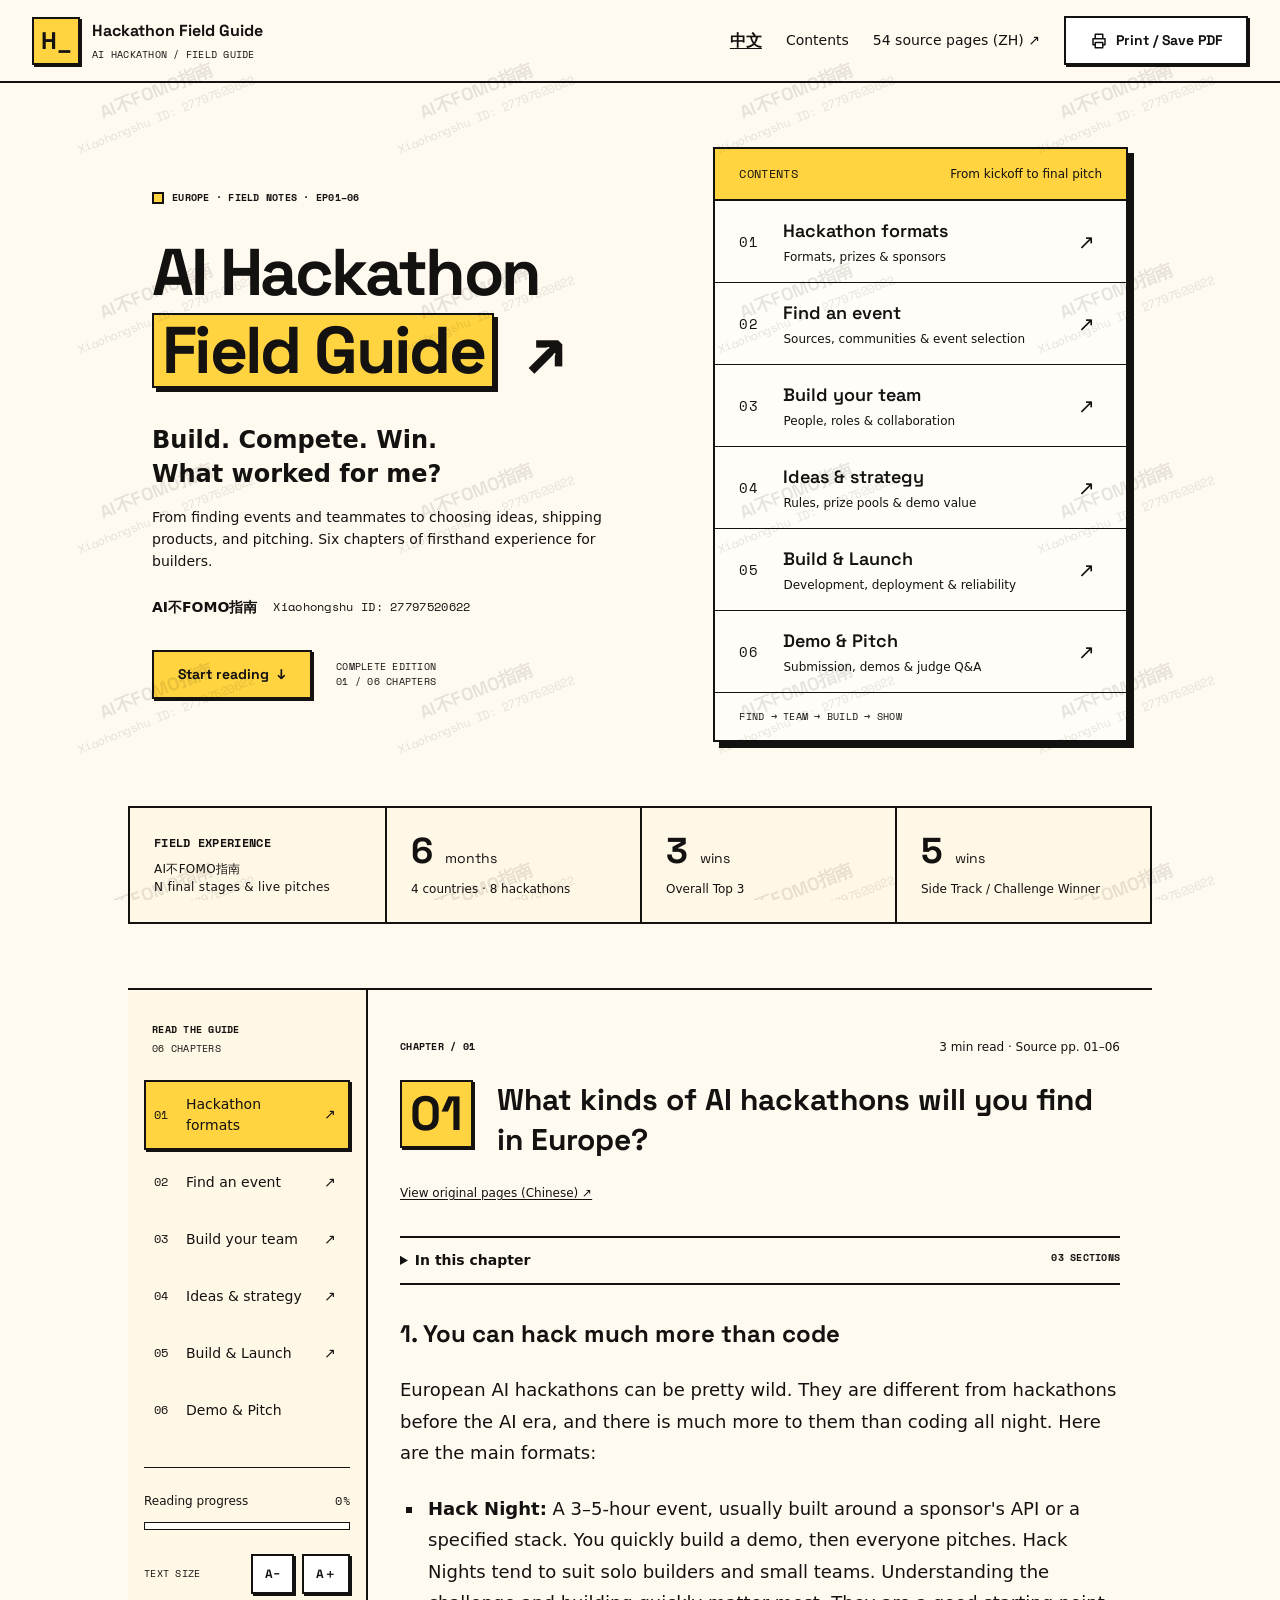
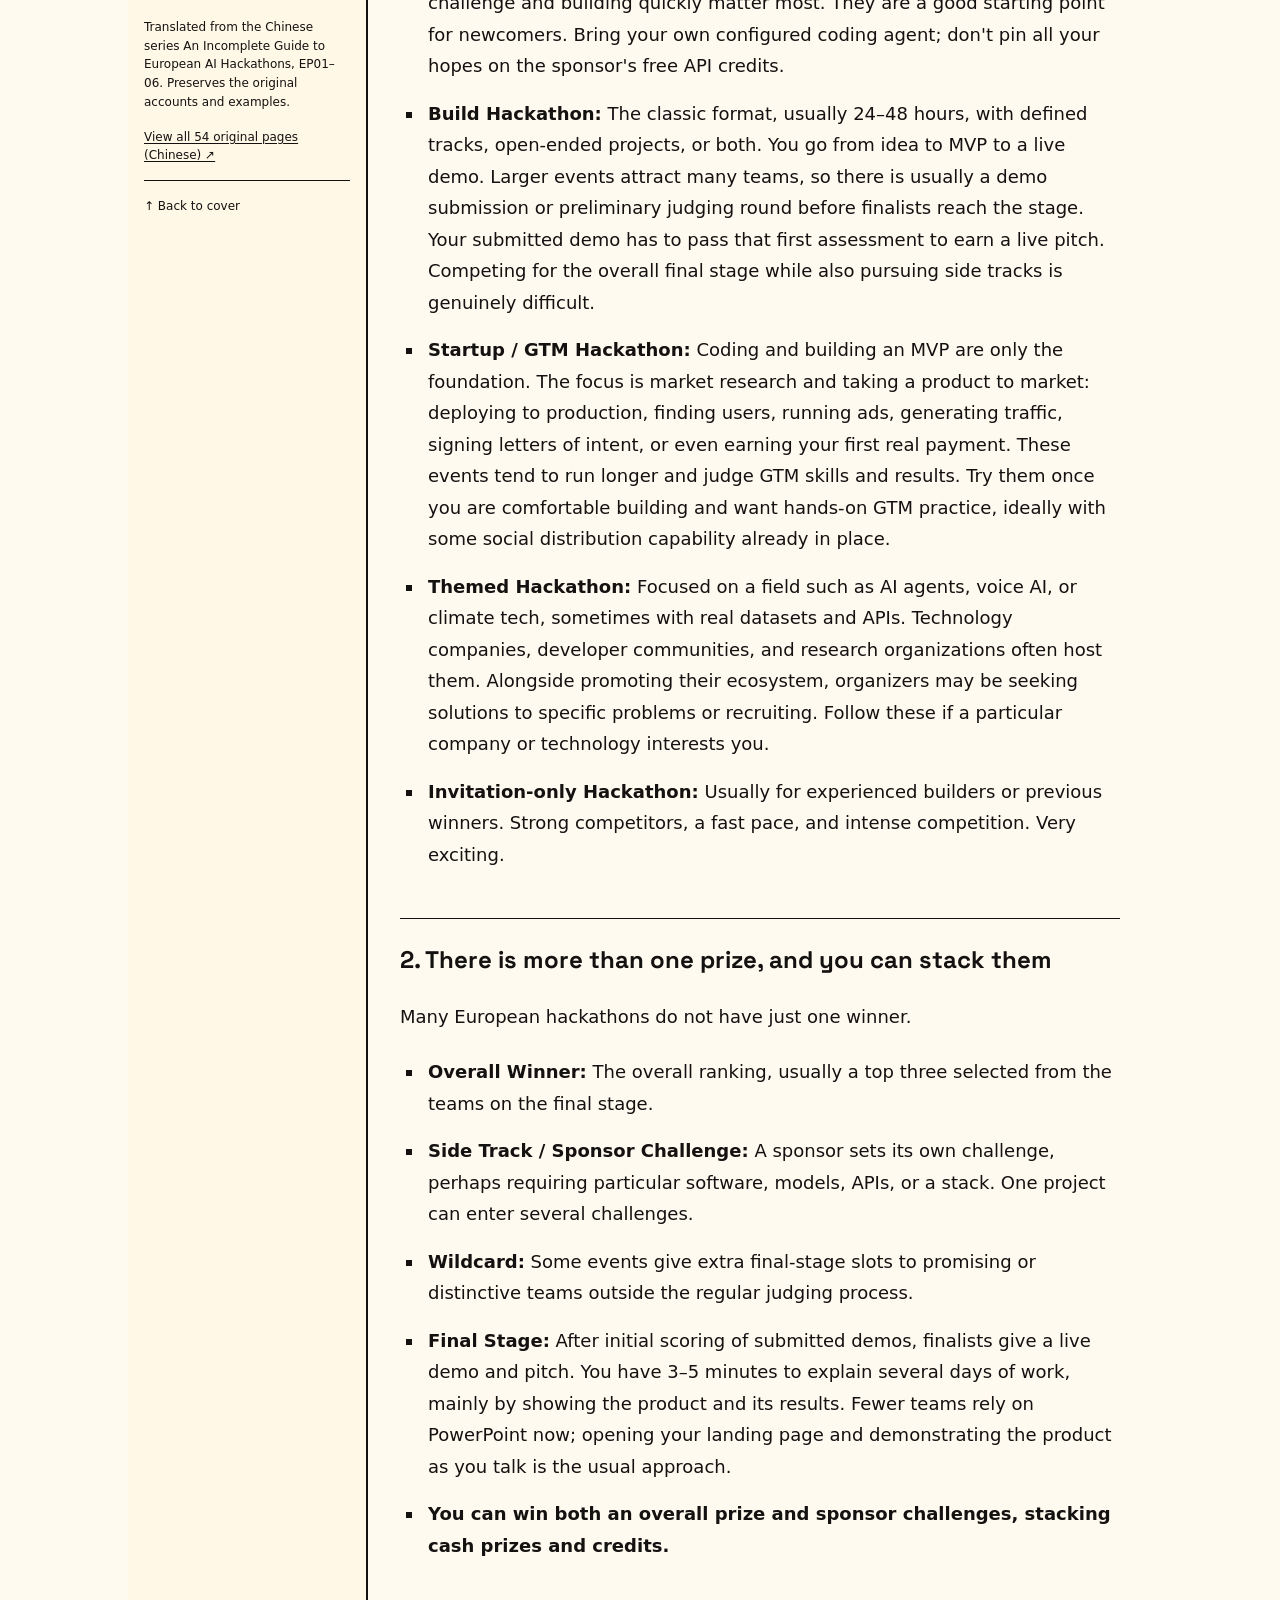
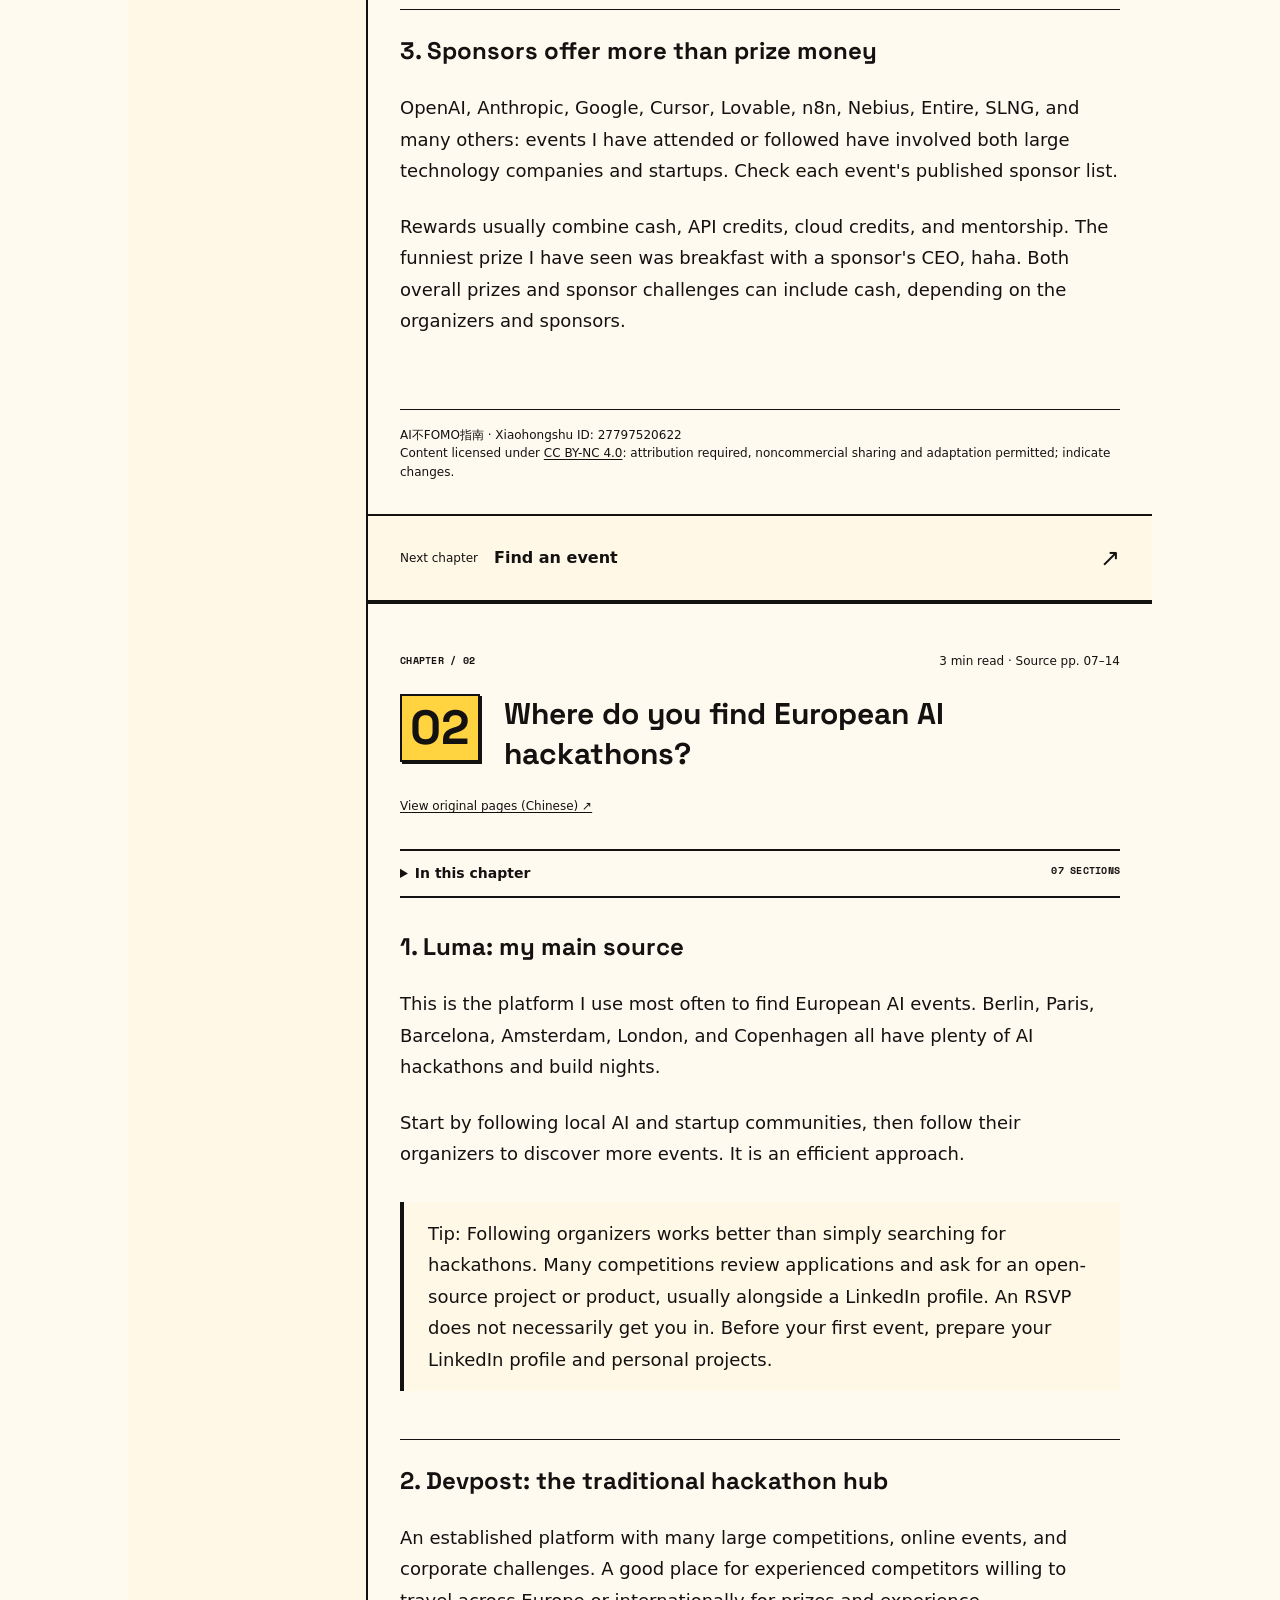
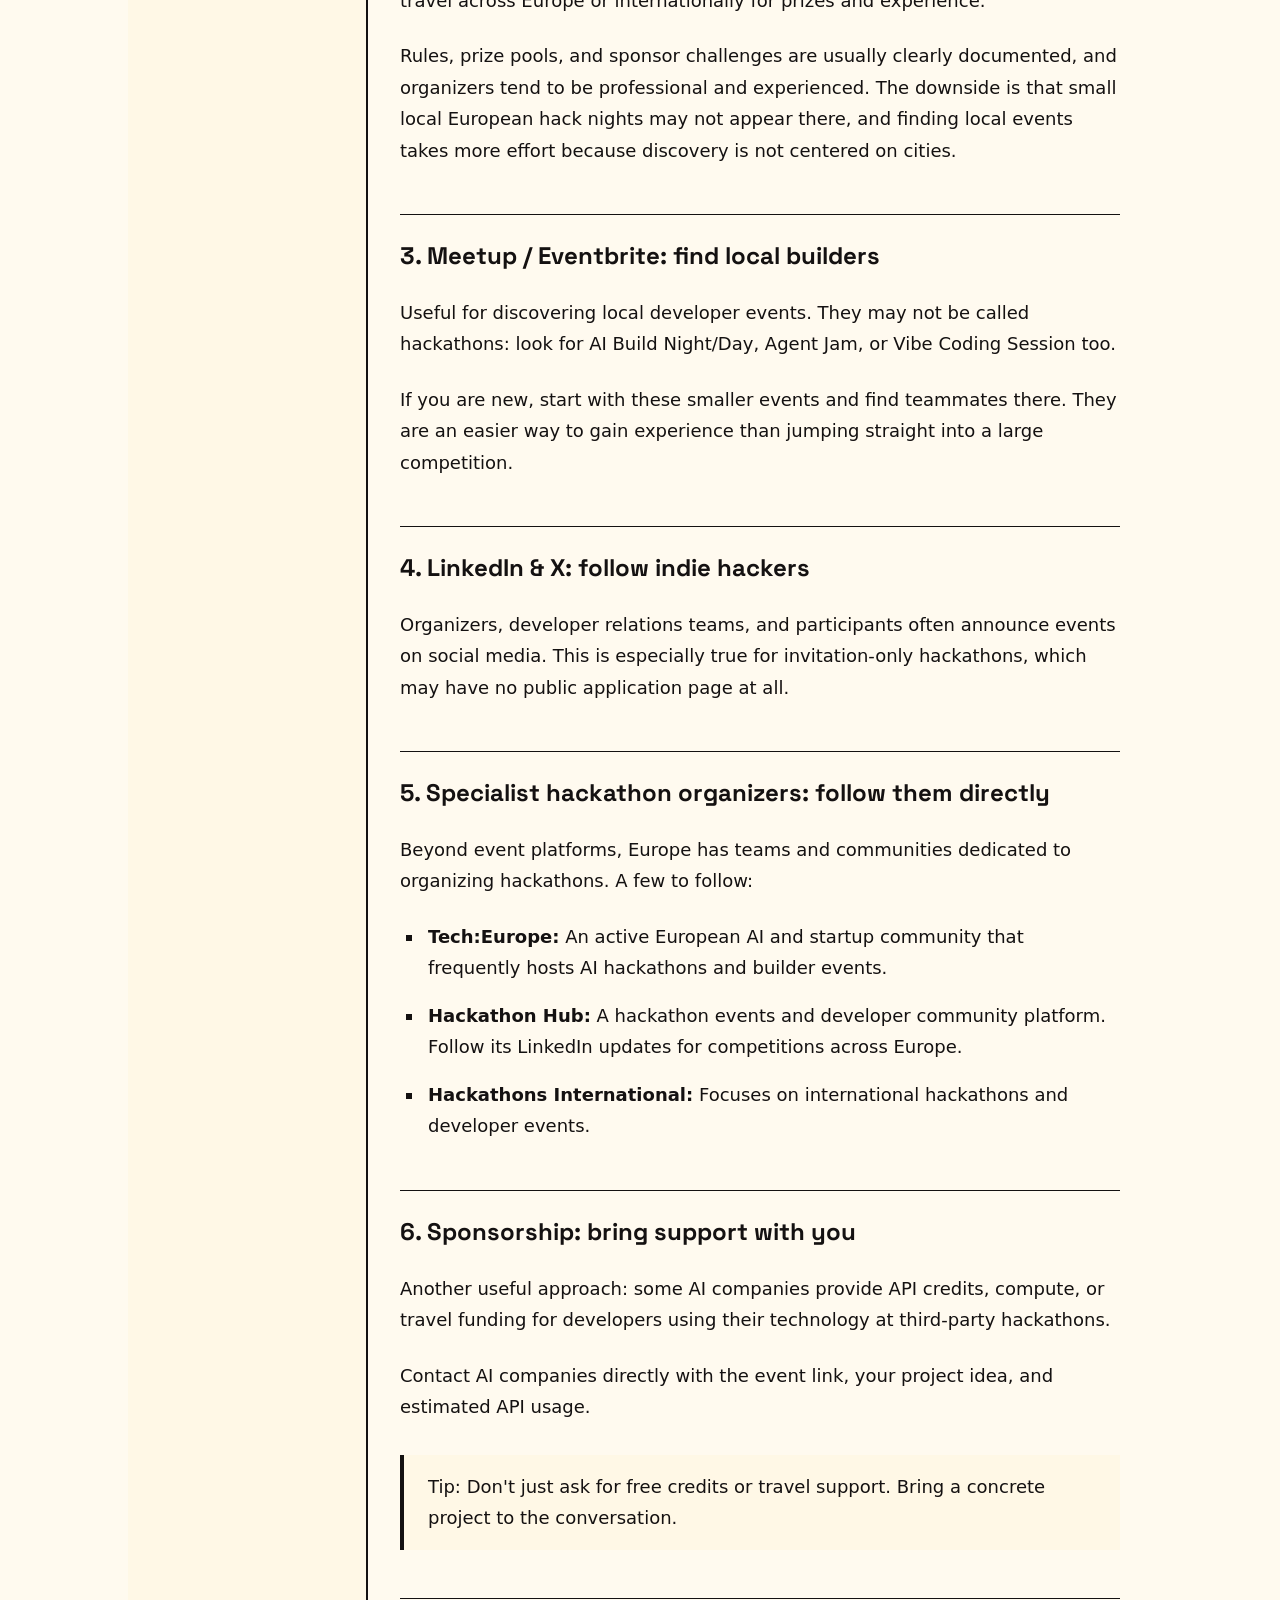
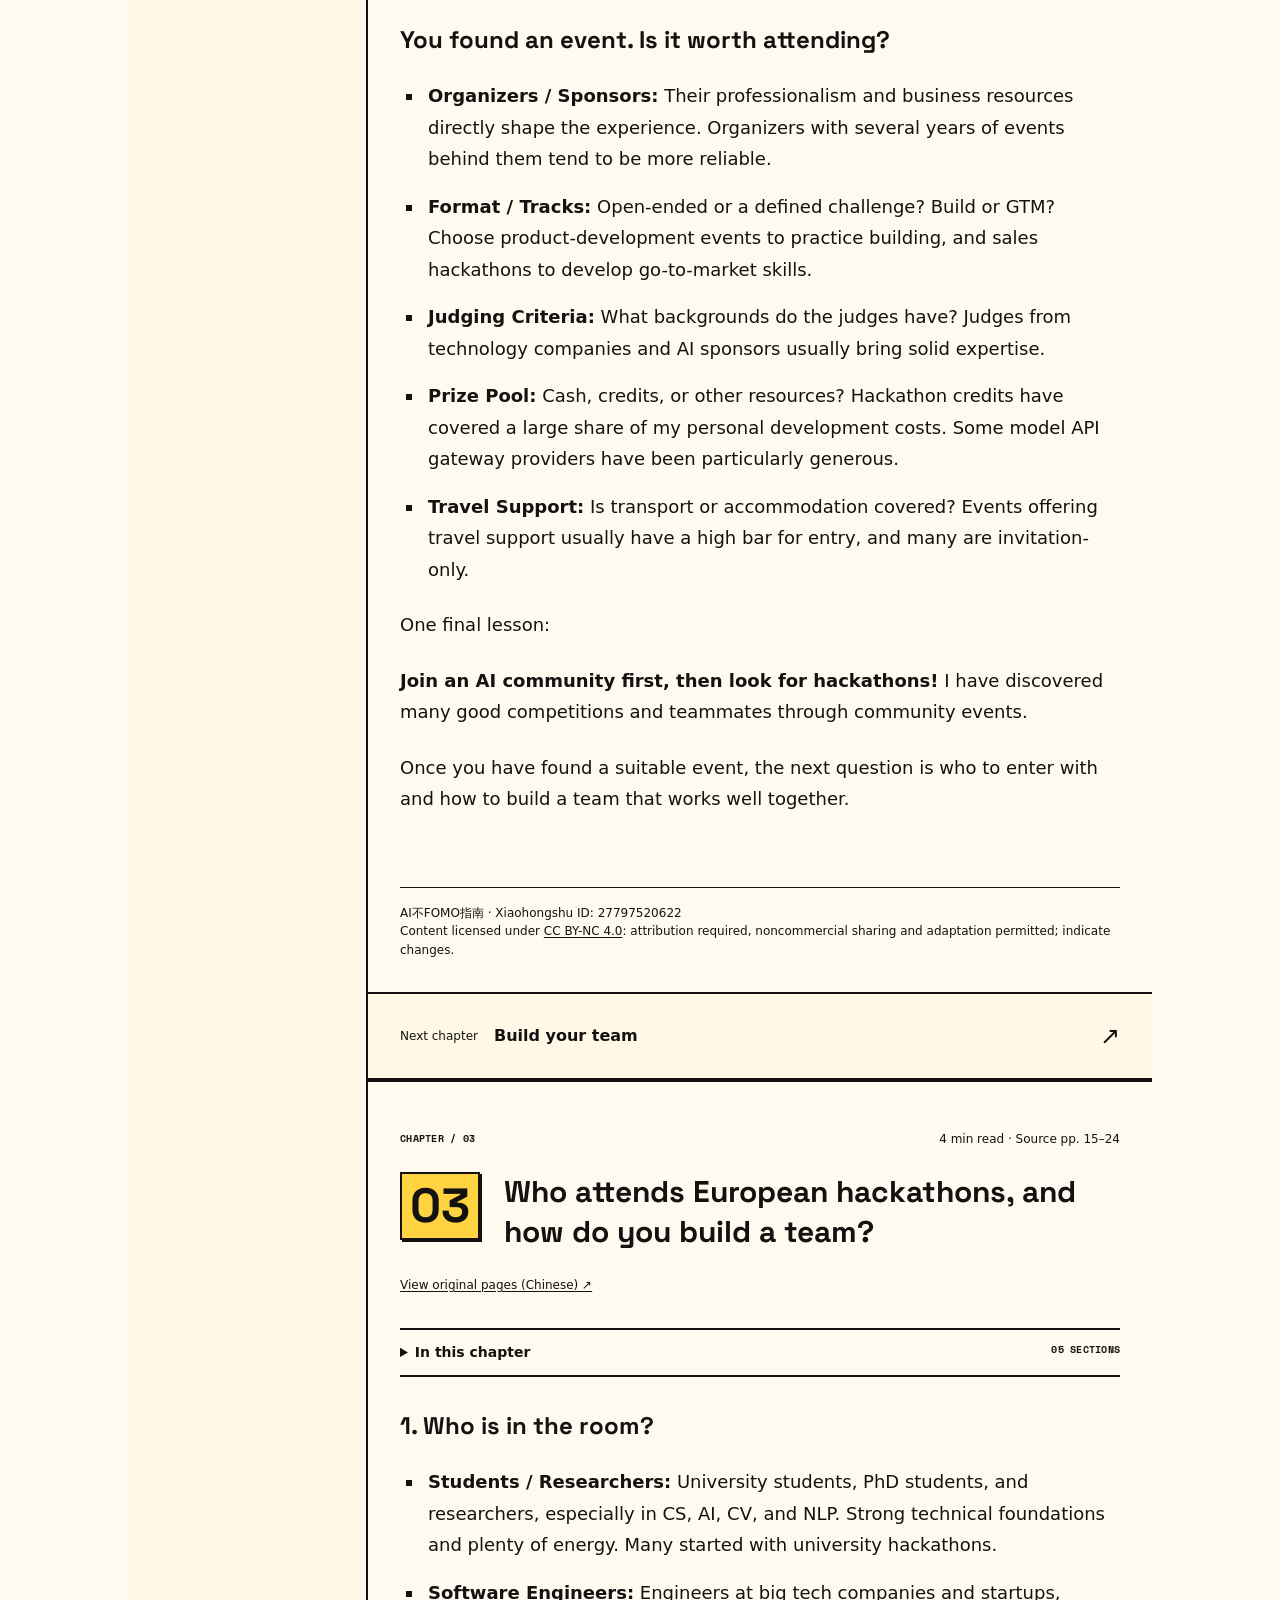
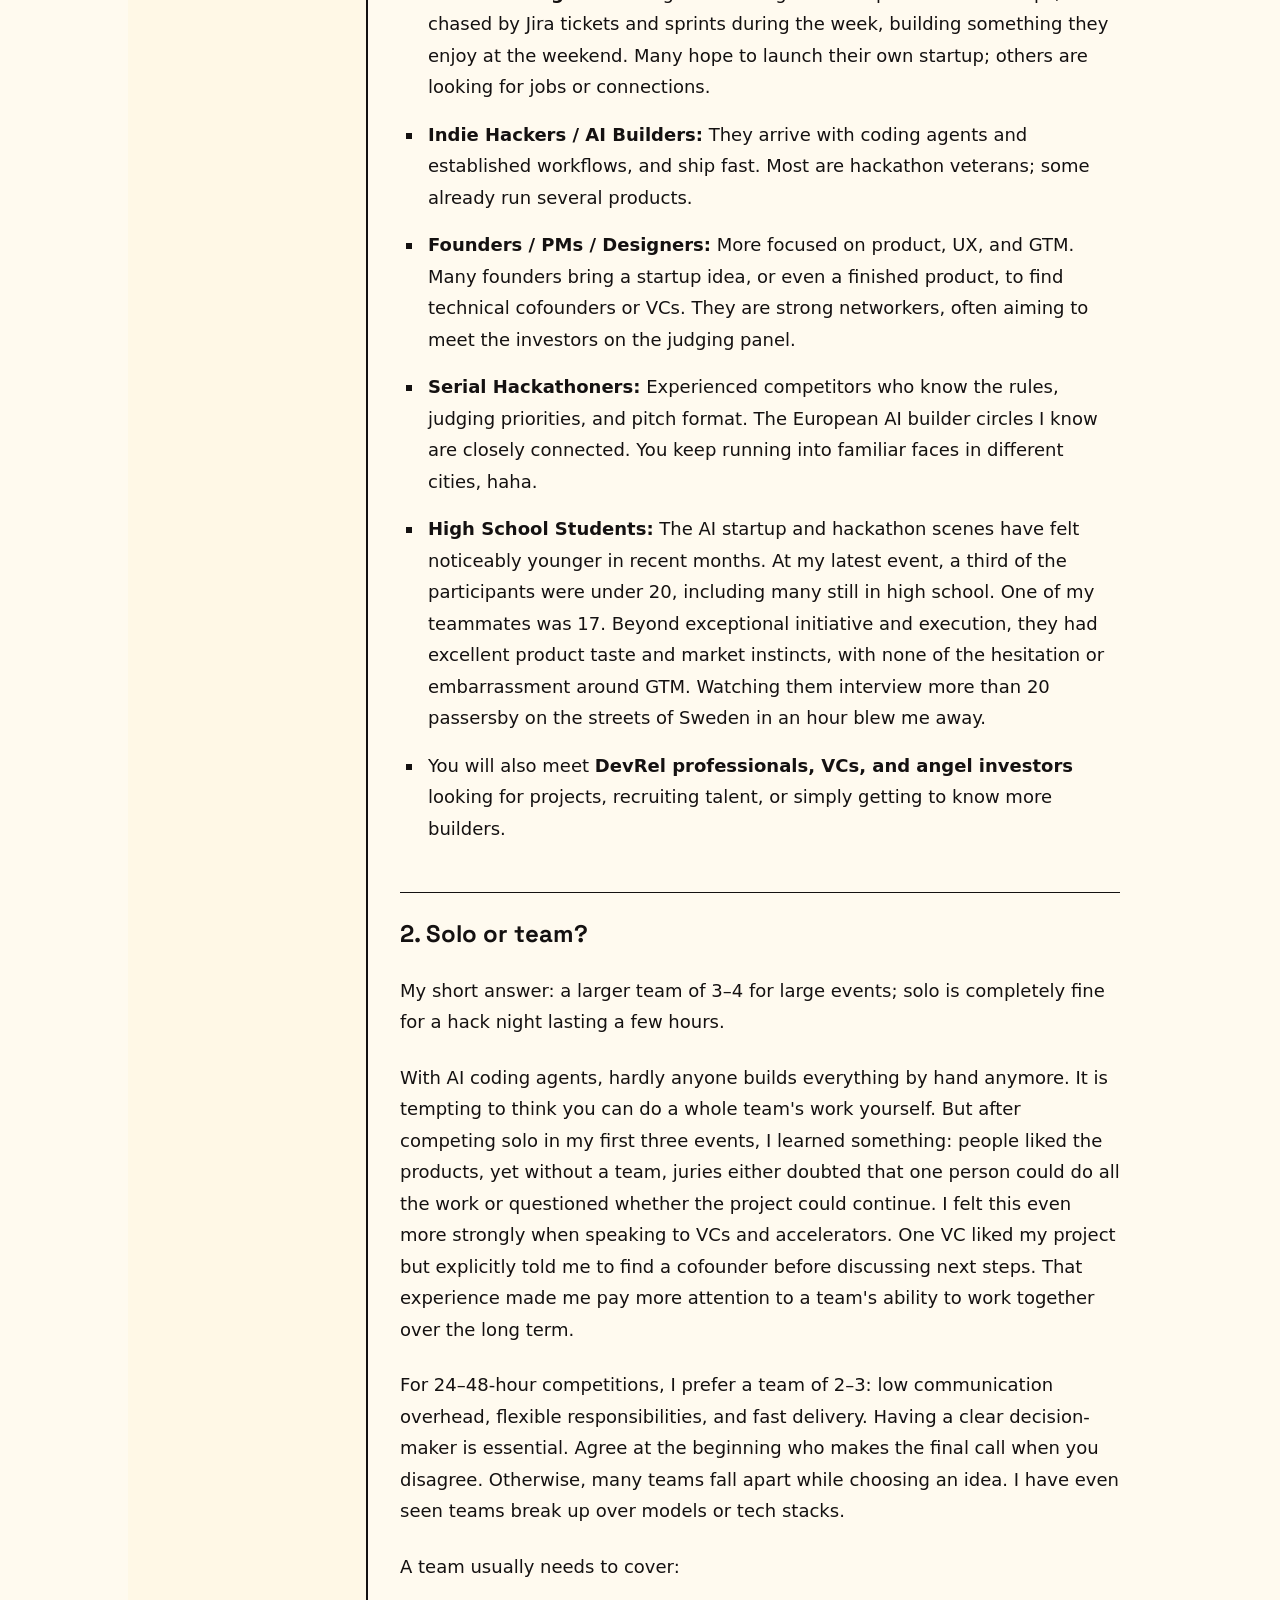
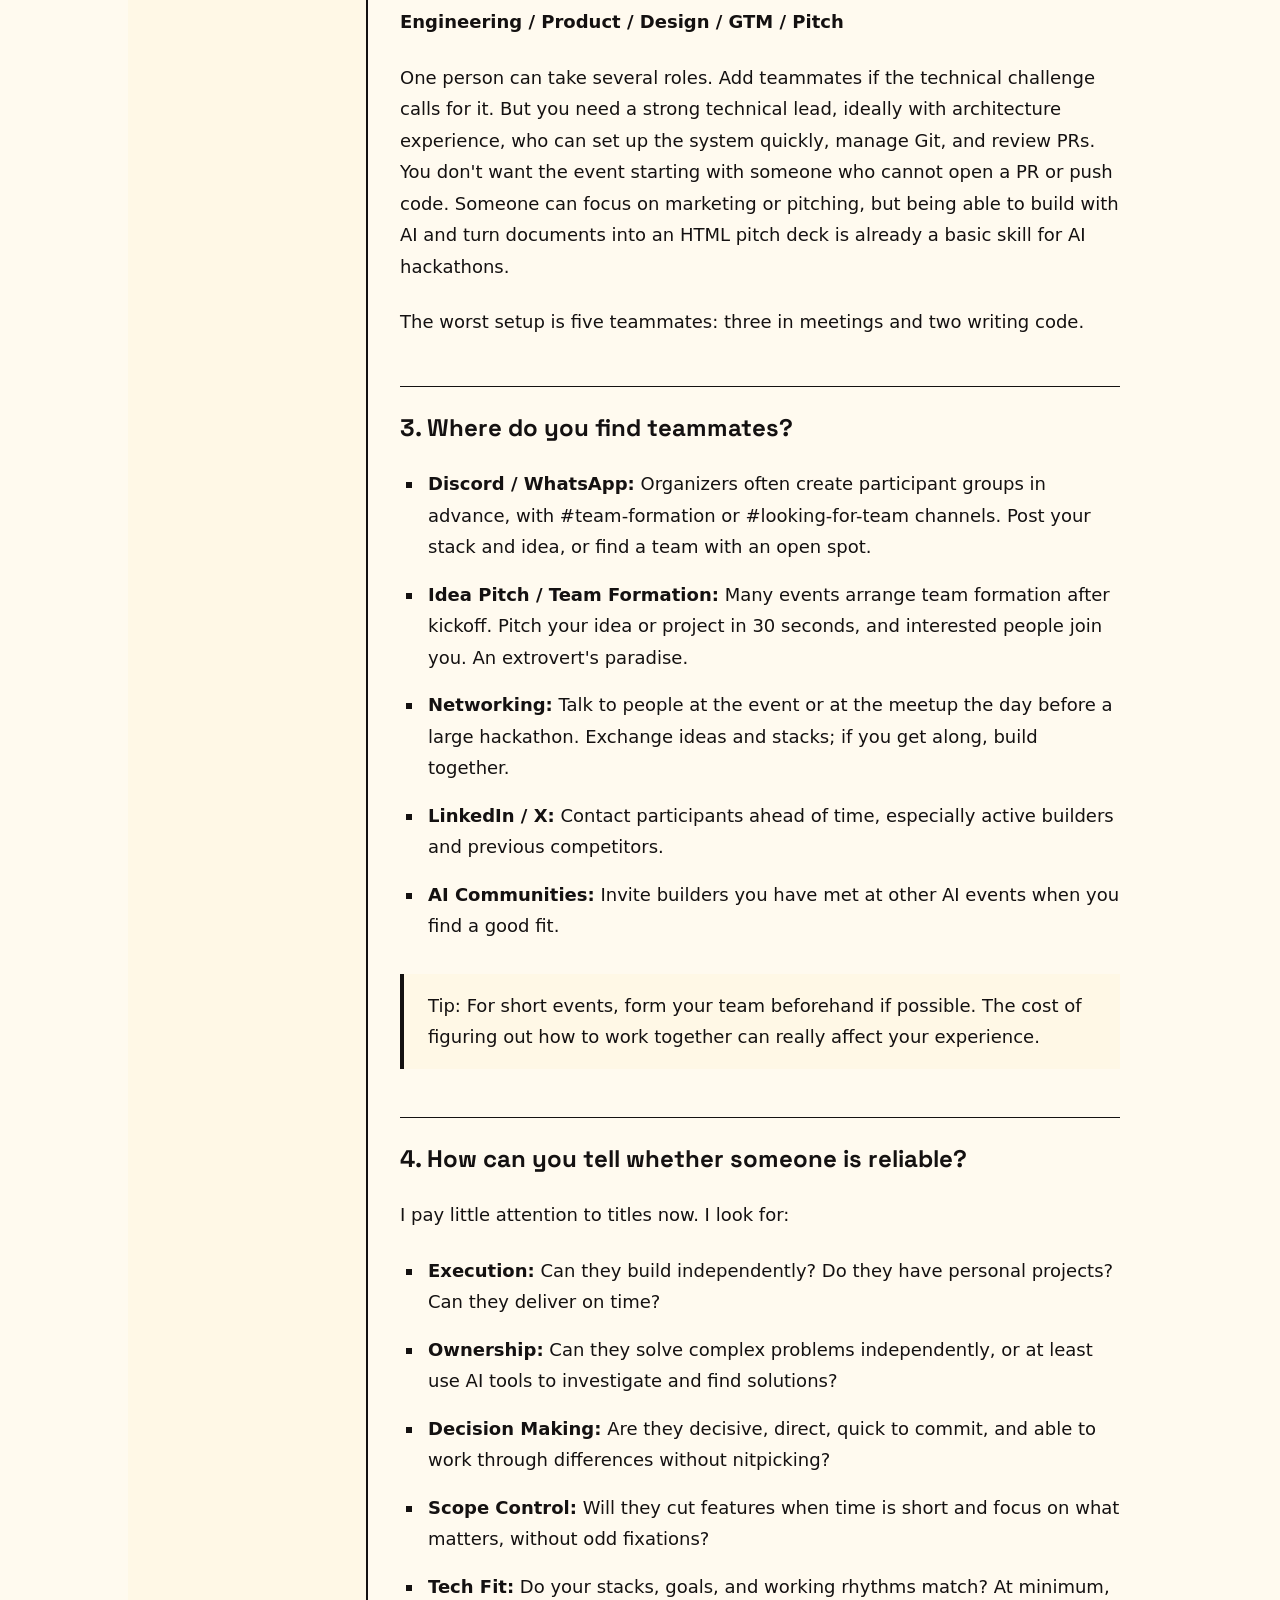
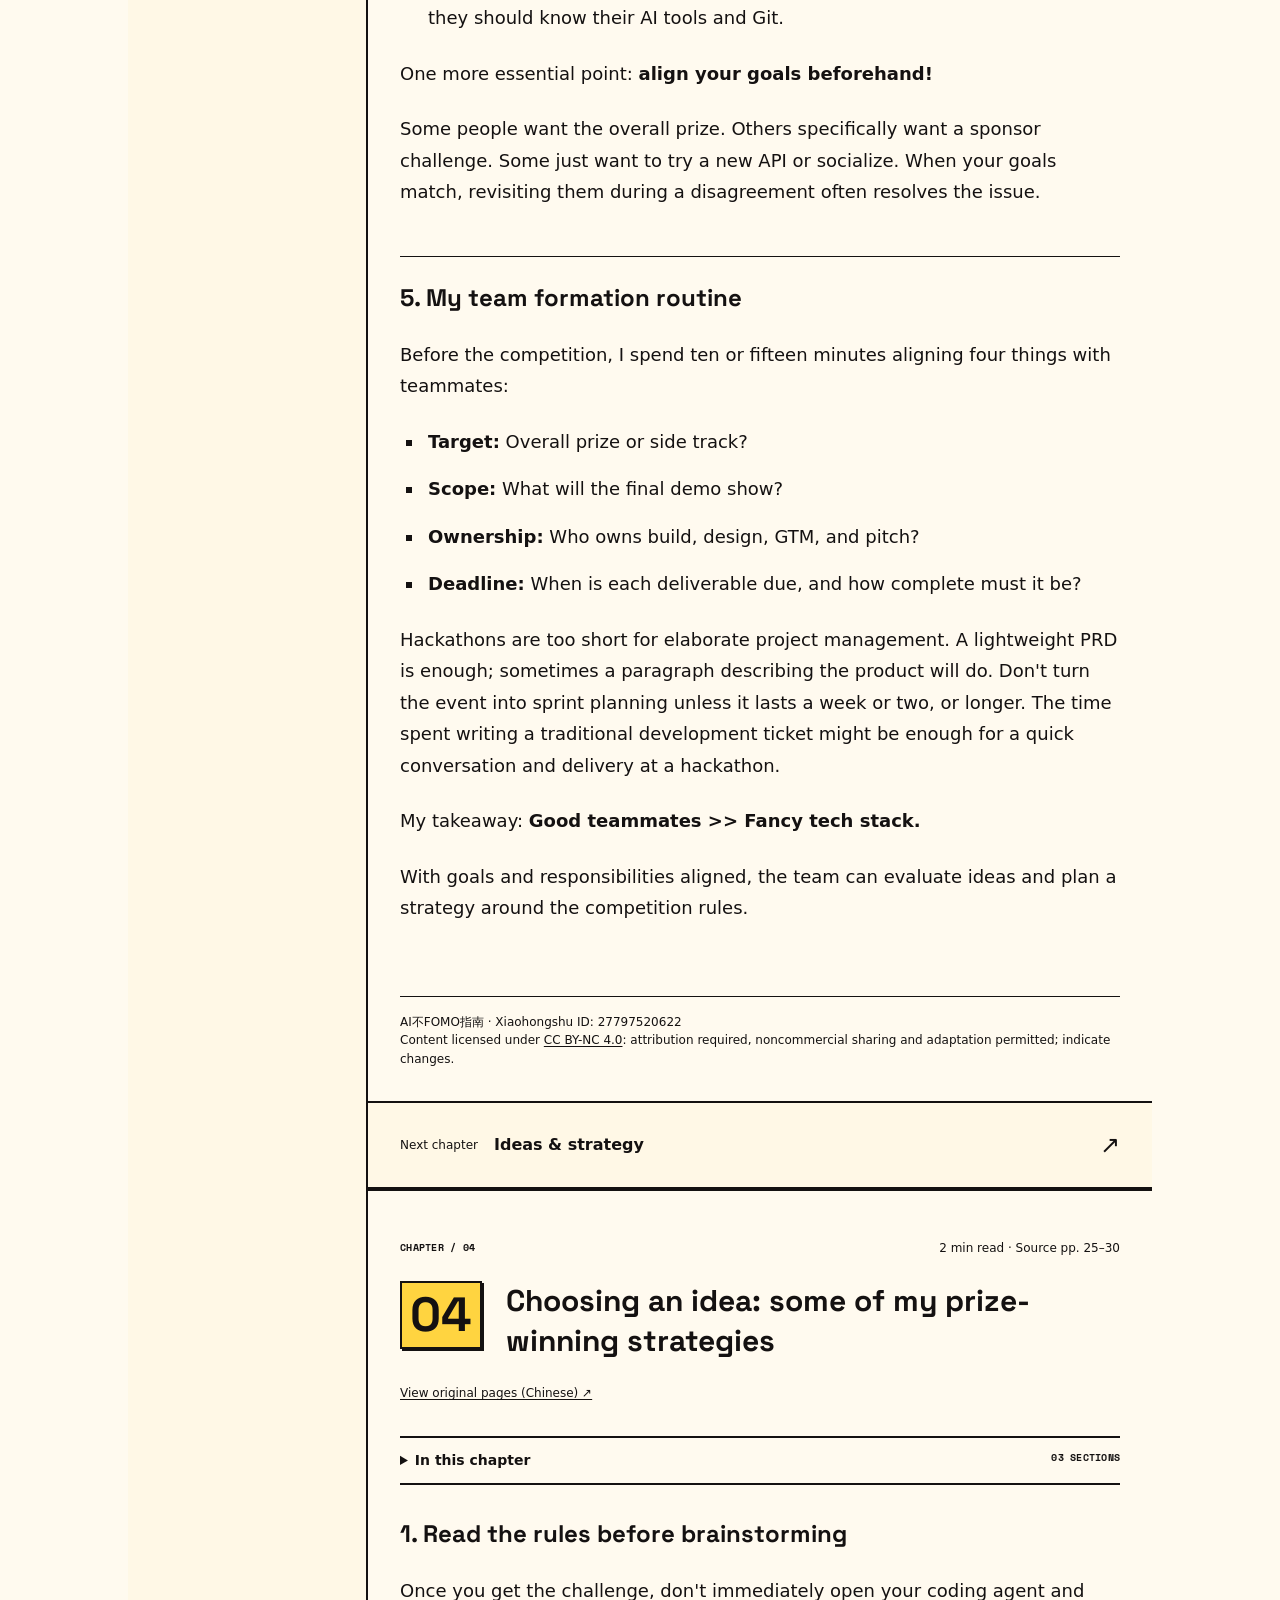
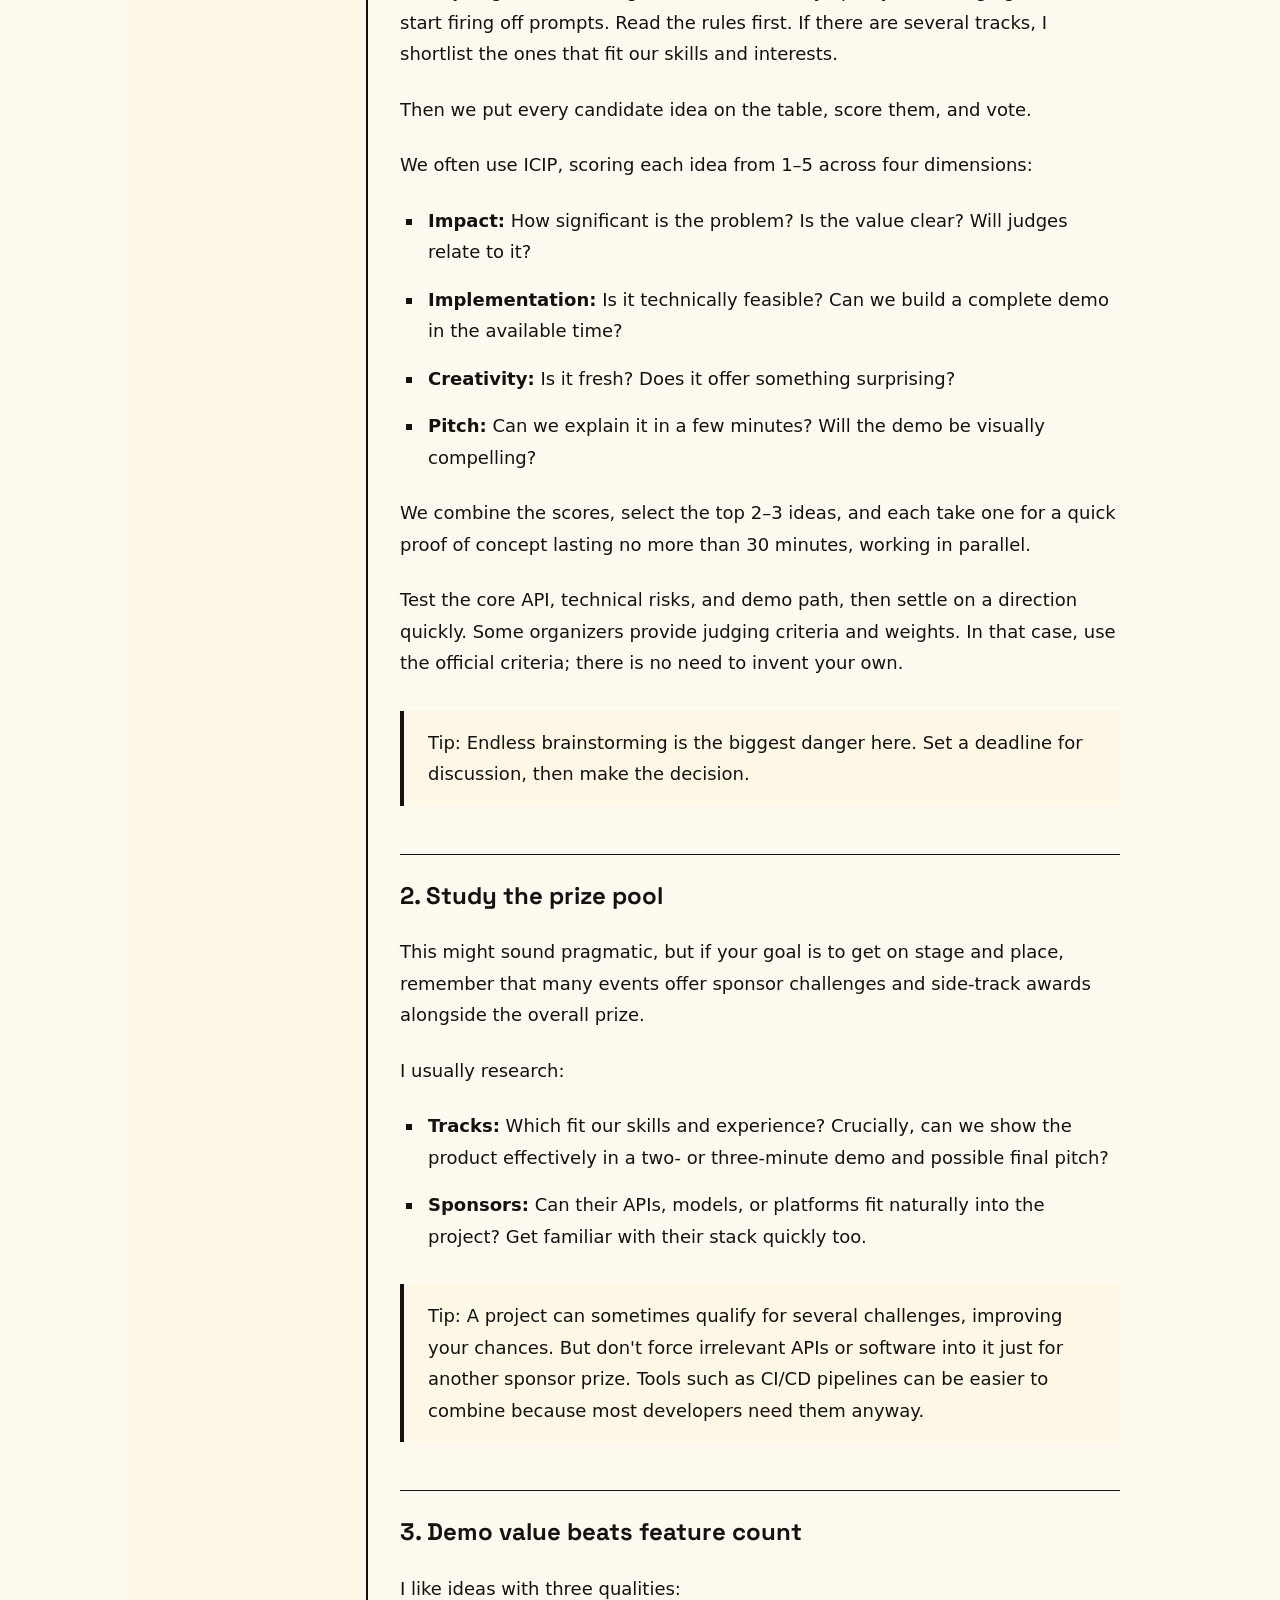
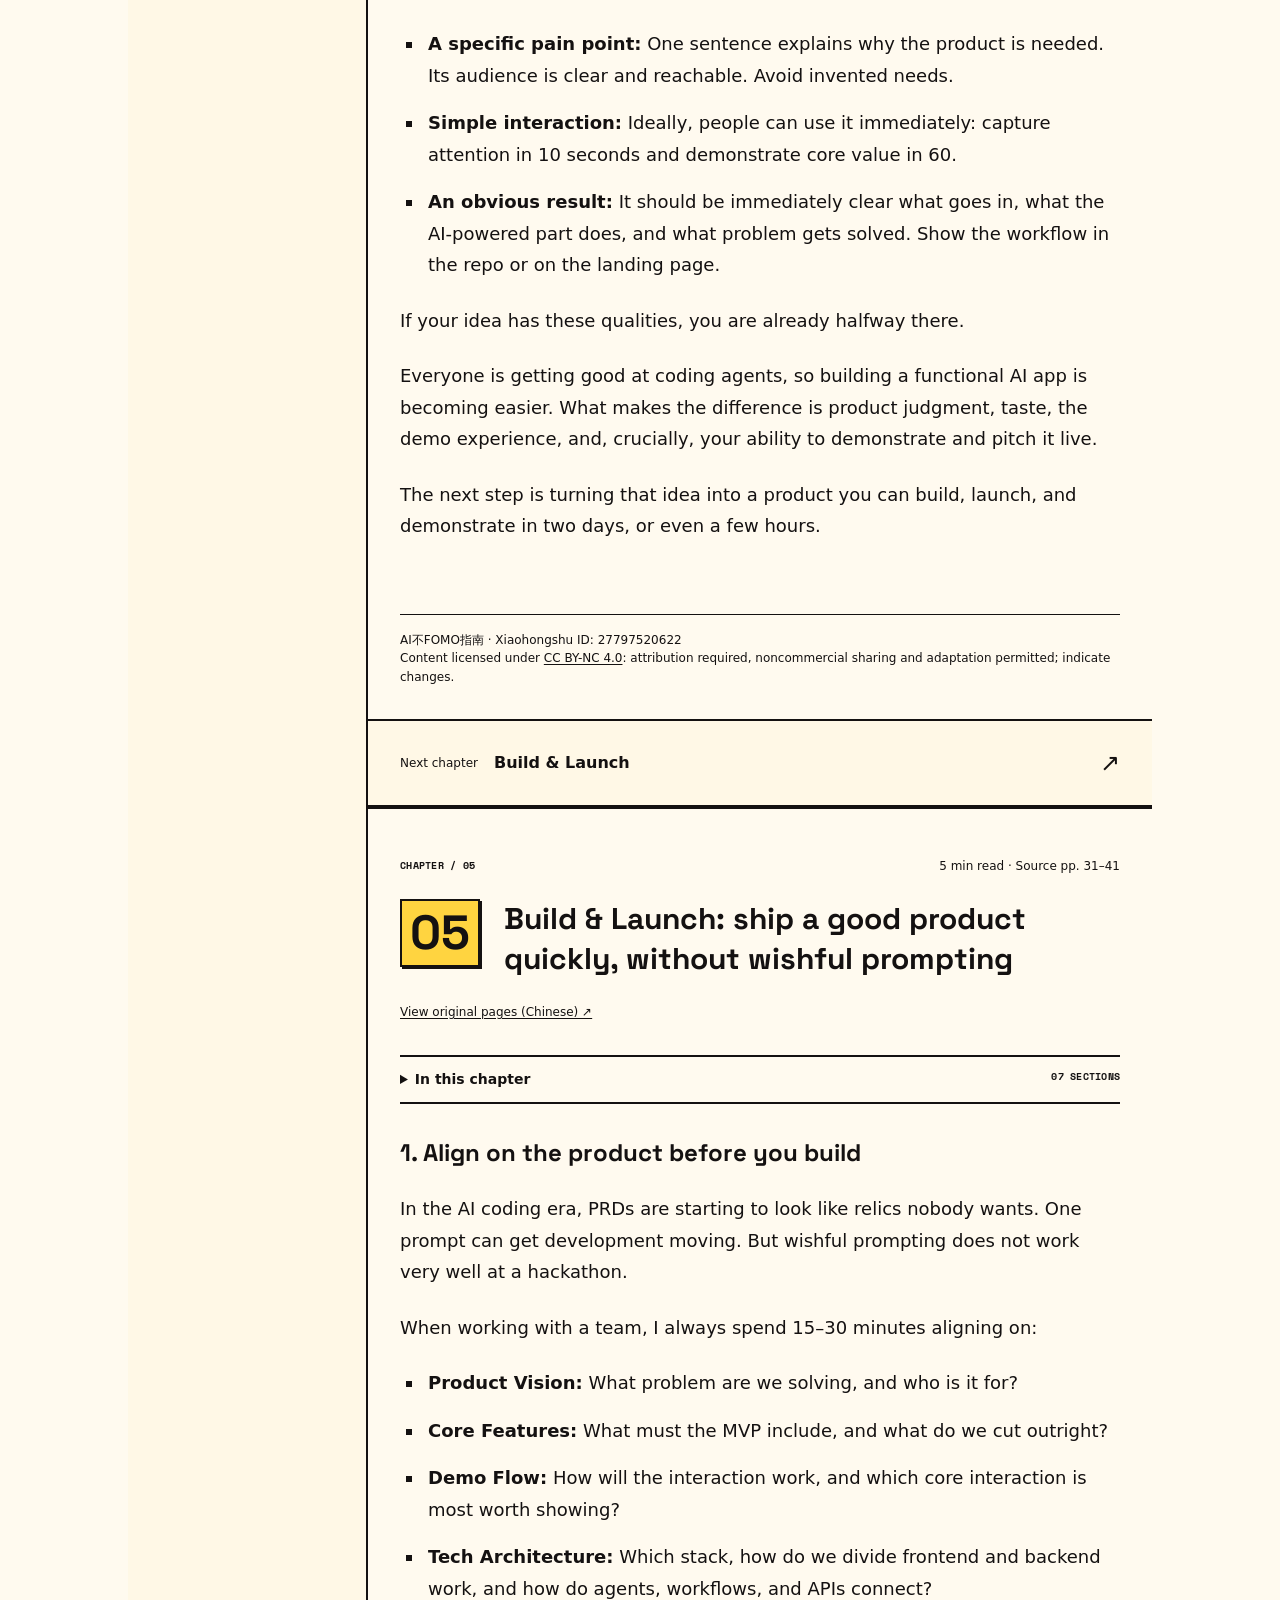
==== commit c998bfae: "Make interactive HTML primary and refine chapter transitions and wording" ====
--- a/en.html
+++ b/en.html
@@ -11,32 +11,32 @@
 <div class="chapter-title"><span class="chapter-num" aria-hidden="true">01</span><h2 id="title-1">What kinds of AI hackathons will you find in Europe?</h2></div>
 <a class="source-link" href="source.html#page-2" target="_blank" data-source="2">View original pages (Chinese) ↗</a></header>
 <details class="chapter-outline"><summary>In this chapter <span class="mono">03 SECTIONS</span></summary><nav aria-label="Chapter 1 sections"><a href="#chapter-1-1">1. You can hack much more than code</a><a href="#chapter-1-2">2. There is more than one prize, and you can stack them</a><a href="#chapter-1-3">3. Sponsors offer more than prize money</a></nav></details>
-<div class="prose"><h3 id="chapter-1-1" data-page="2">1. You can hack much more than code</h3><p data-page="2">European AI hackathons can be pretty wild. They are different from hackathons before the AI era, and there is much more to them than coding all night. Here are the main formats:</p><ul><li data-page="3"><strong>Hack Night:</strong> A 3–5-hour event, usually built around a sponsor&#x27;s API or a specified stack. You quickly build a demo, then everyone pitches. Hack Nights tend to suit solo builders and small teams. Understanding the challenge and building quickly matter most. They are a good starting point for newcomers. Bring your own configured coding agent; don&#x27;t pin all your hopes on the sponsor&#x27;s free API credits.</li><li data-page="3"><strong>Build Hackathon:</strong> The classic format, usually 24–48 hours, with defined tracks, open-ended projects, or both. You go from idea to MVP to a live demo. Larger events attract many teams, so there is usually a demo submission or preliminary judging round before finalists reach the stage. Your submitted demo has to pass that first assessment to earn a live pitch. Competing for the overall final stage while also pursuing side tracks is genuinely difficult.</li><li data-page="3"><strong>Startup / GTM Hackathon:</strong> Coding and building an MVP are only the foundation. The focus is market research and taking a product to market: deploying to production, finding users, running ads, generating traffic, signing letters of intent, or even earning your first real payment. These events tend to run longer and judge GTM skills and results. Try them once you are comfortable building and want hands-on GTM practice, ideally with some social distribution capability already in place.</li><li data-page="4"><strong>Themed Hackathon:</strong> Focused on a field such as AI agents, voice AI, or climate tech, sometimes with real datasets and APIs. Technology companies, developer communities, and research organizations often host them. Alongside promoting their ecosystem, organizers may be seeking solutions to specific problems or recruiting. Follow these if a particular company or technology interests you.</li><li data-page="4"><strong>Invitation-only Hackathon:</strong> Usually for experienced builders or previous winners. Strong competitors, a fast pace, and intense competition. Very exciting.</li></ul><h3 id="chapter-1-2" data-page="5">2. There is more than one prize, and you can stack them</h3><p data-page="5">Many European hackathons do not have just one winner.</p><ul><li data-page="5"><strong>Overall Winner:</strong> The overall ranking, usually a top three selected from the teams on the final stage.</li><li data-page="5"><strong>Side Track / Sponsor Challenge:</strong> A sponsor sets its own challenge, perhaps requiring particular software, models, APIs, or a stack. One project can enter several challenges.</li><li data-page="5"><strong>Wildcard:</strong> Some events give extra final-stage slots to promising or distinctive teams outside the regular judging process.</li><li data-page="5"><strong>Final Stage:</strong> After initial scoring of submitted demos, finalists give a live demo and pitch. You have 3–5 minutes to explain several days of work, mainly by showing the product and its results. Fewer teams rely on PowerPoint now; opening your landing page and demonstrating the product as you talk is the usual approach.</li><li data-page="6"><strong>You can win both an overall prize and sponsor challenges, stacking cash prizes and credits.</strong></li></ul><h3 id="chapter-1-3" data-page="6">3. Sponsors offer more than prize money</h3><p data-page="6">OpenAI, Anthropic, Google, Cursor, Lovable, n8n, Nebius, Entire, SLNG, and many others: most hackathon sponsors are major tech companies or well-known startups.</p><p data-page="6">Rewards usually combine cash, API credits, cloud credits, and mentorship. The funniest prize I have seen was breakfast with a sponsor&#x27;s CEO, haha. Both overall prizes and sponsor challenges can include cash, depending on the organizers and sponsors.</p></div><p class="rights-notice">AI不FOMO指南 · Xiaohongshu ID: 27797520622<br>Content licensed under <a href="https://creativecommons.org/licenses/by-nc/4.0/" rel="license">CC BY-NC 4.0</a>: attribution required, noncommercial sharing and adaptation permitted; indicate changes.</p><a href="#chapter-2" class="next-link">Next chapter <strong>Find an event</strong><span aria-hidden="true">↗</span></a></section><section class="chapter" id="chapter-2" aria-labelledby="title-2">
+<div class="prose"><h3 id="chapter-1-1" data-page="2">1. You can hack much more than code</h3><p data-page="2">European AI hackathons can be pretty wild. They are different from hackathons before the AI era, and there is much more to them than coding all night. Here are the main formats:</p><ul><li data-page="3"><strong>Hack Night:</strong> A 3–5-hour event, usually built around a sponsor&#x27;s API or a specified stack. You quickly build a demo, then everyone pitches. Hack Nights tend to suit solo builders and small teams. Understanding the challenge and building quickly matter most. They are a good starting point for newcomers. Bring your own configured coding agent; don&#x27;t pin all your hopes on the sponsor&#x27;s free API credits.</li><li data-page="3"><strong>Build Hackathon:</strong> The classic format, usually 24–48 hours, with defined tracks, open-ended projects, or both. You go from idea to MVP to a live demo. Larger events attract many teams, so there is usually a demo submission or preliminary judging round before finalists reach the stage. Your submitted demo has to pass that first assessment to earn a live pitch. Competing for the overall final stage while also pursuing side tracks is genuinely difficult.</li><li data-page="3"><strong>Startup / GTM Hackathon:</strong> Coding and building an MVP are only the foundation. The focus is market research and taking a product to market: deploying to production, finding users, running ads, generating traffic, signing letters of intent, or even earning your first real payment. These events tend to run longer and judge GTM skills and results. Try them once you are comfortable building and want hands-on GTM practice, ideally with some social distribution capability already in place.</li><li data-page="4"><strong>Themed Hackathon:</strong> Focused on a field such as AI agents, voice AI, or climate tech, sometimes with real datasets and APIs. Technology companies, developer communities, and research organizations often host them. Alongside promoting their ecosystem, organizers may be seeking solutions to specific problems or recruiting. Follow these if a particular company or technology interests you.</li><li data-page="4"><strong>Invitation-only Hackathon:</strong> Usually for experienced builders or previous winners. Strong competitors, a fast pace, and intense competition. Very exciting.</li></ul><h3 id="chapter-1-2" data-page="5">2. There is more than one prize, and you can stack them</h3><p data-page="5">Many European hackathons do not have just one winner.</p><ul><li data-page="5"><strong>Overall Winner:</strong> The overall ranking, usually a top three selected from the teams on the final stage.</li><li data-page="5"><strong>Side Track / Sponsor Challenge:</strong> A sponsor sets its own challenge, perhaps requiring particular software, models, APIs, or a stack. One project can enter several challenges.</li><li data-page="5"><strong>Wildcard:</strong> Some events give extra final-stage slots to promising or distinctive teams outside the regular judging process.</li><li data-page="5"><strong>Final Stage:</strong> After initial scoring of submitted demos, finalists give a live demo and pitch. You have 3–5 minutes to explain several days of work, mainly by showing the product and its results. Fewer teams rely on PowerPoint now; opening your landing page and demonstrating the product as you talk is the usual approach.</li><li data-page="6"><strong>You can win both an overall prize and sponsor challenges, stacking cash prizes and credits.</strong></li></ul><h3 id="chapter-1-3" data-page="6">3. Sponsors offer more than prize money</h3><p data-page="6">OpenAI, Anthropic, Google, Cursor, Lovable, n8n, Nebius, Entire, SLNG, and many others: events I have attended or followed have involved both large technology companies and startups. Check each event's published sponsor list.</p><p data-page="6">Rewards usually combine cash, API credits, cloud credits, and mentorship. The funniest prize I have seen was breakfast with a sponsor&#x27;s CEO, haha. Both overall prizes and sponsor challenges can include cash, depending on the organizers and sponsors.</p></div><p class="rights-notice">AI不FOMO指南 · Xiaohongshu ID: 27797520622<br>Content licensed under <a href="https://creativecommons.org/licenses/by-nc/4.0/" rel="license">CC BY-NC 4.0</a>: attribution required, noncommercial sharing and adaptation permitted; indicate changes.</p><a href="#chapter-2" class="next-link">Next chapter <strong>Find an event</strong><span aria-hidden="true">↗</span></a></section><section class="chapter" id="chapter-2" aria-labelledby="title-2">
 <header class="chapter-head"><div class="chapter-meta"><span class="mono">CHAPTER / 02</span><span>3 min read · Source pp. 07–14</span></div>
 <div class="chapter-title"><span class="chapter-num" aria-hidden="true">02</span><h2 id="title-2">Where do you find European AI hackathons?</h2></div>
 <a class="source-link" href="source.html#page-8" target="_blank" data-source="8">View original pages (Chinese) ↗</a></header>
 <details class="chapter-outline"><summary>In this chapter <span class="mono">07 SECTIONS</span></summary><nav aria-label="Chapter 2 sections"><a href="#chapter-2-1">1. Luma: my main source</a><a href="#chapter-2-2">2. Devpost: the traditional hackathon hub</a><a href="#chapter-2-3">3. Meetup / Eventbrite: find local builders</a><a href="#chapter-2-4">4. LinkedIn &amp; X: follow indie hackers</a><a href="#chapter-2-5">5. Specialist hackathon organizers: follow them directly</a><a href="#chapter-2-6">6. Sponsorship: bring support with you</a><a href="#chapter-2-7">You found an event. Is it worth attending?</a></nav></details>
-<div class="prose"><h3 id="chapter-2-1" data-page="8">1. Luma: my main source</h3><p data-page="8">A very active events platform in Europe&#x27;s AI scene. Berlin, Paris, Barcelona, Amsterdam, London, and Copenhagen all have plenty of AI hackathons and build nights.</p><p data-page="8">Start by following local AI and startup communities, then follow their organizers to discover more events. It is an efficient approach.</p><blockquote data-page="9"><p>Tip: Following organizers works better than simply searching for hackathons. Many competitions review applications and ask for an open-source project or product, usually alongside a LinkedIn profile. An RSVP does not necessarily get you in. Before your first event, prepare your LinkedIn profile and personal projects.</p></blockquote><h3 id="chapter-2-2" data-page="9">2. Devpost: the traditional hackathon hub</h3><p data-page="9">An established platform with many large competitions, online events, and corporate challenges. A good place for experienced competitors willing to travel across Europe or internationally for prizes and experience.</p><p data-page="9">Rules, prize pools, and sponsor challenges are usually clearly documented, and organizers tend to be professional and experienced. The downside is that small local European hack nights may not appear there, and finding local events takes more effort because discovery is not centered on cities.</p><h3 id="chapter-2-3" data-page="10">3. Meetup / Eventbrite: find local builders</h3><p data-page="10">Useful for discovering local developer events. They may not be called hackathons: look for AI Build Night/Day, Agent Jam, or Vibe Coding Session too.</p><p data-page="10">If you are new, start with these smaller events and find teammates there. They are an easier way to gain experience than jumping straight into a large competition.</p><h3 id="chapter-2-4" data-page="10">4. LinkedIn &amp; X: follow indie hackers</h3><p data-page="10">Organizers, developer relations teams, and participants often announce events on social media. This is especially true for invitation-only hackathons, which may have no public application page at all.</p><h3 id="chapter-2-5" data-page="11">5. Specialist hackathon organizers: follow them directly</h3><p data-page="11">Beyond event platforms, Europe has teams and communities dedicated to organizing hackathons. A few to follow:</p><ul><li data-page="11"><strong>Tech:Europe:</strong> An active European AI and startup community that frequently hosts AI hackathons and builder events.</li><li data-page="11"><strong>Hackathon Hub:</strong> A hackathon events and developer community platform. Follow its LinkedIn updates for competitions across Europe.</li><li data-page="11"><strong>Hackathons International:</strong> Focuses on international hackathons and developer events.</li></ul><h3 id="chapter-2-6" data-page="12">6. Sponsorship: bring support with you</h3><p data-page="12">Another useful approach: some AI companies provide API credits, compute, or travel funding for developers using their technology at third-party hackathons.</p><p data-page="12">Contact AI companies directly with the event link, your project idea, and estimated API usage.</p><blockquote data-page="12"><p>Tip: Don&#x27;t just ask for free credits or travel support. Bring a concrete project to the conversation.</p></blockquote><h3 id="chapter-2-7" data-page="12">You found an event. Is it worth attending?</h3><ul><li data-page="12"><strong>Organizers / Sponsors:</strong> Their professionalism and business resources directly shape the experience. Organizers with several years of events behind them tend to be more reliable.</li><li data-page="12"><strong>Format / Tracks:</strong> Open-ended or a defined challenge? Build or GTM? Choose product-development events to practice building, and sales hackathons to develop go-to-market skills.</li><li data-page="13"><strong>Judging Criteria:</strong> What backgrounds do the judges have? Judges from technology companies and AI sponsors usually bring solid expertise.</li><li data-page="13"><strong>Prize Pool:</strong> Cash, credits, or other resources? Hackathon credits have covered a large share of my personal development costs. Some model API gateway providers have been particularly generous.</li><li data-page="13"><strong>Travel Support:</strong> Is transport or accommodation covered? Events offering travel support usually have a high bar for entry, and many are invitation-only.</li></ul><p data-page="13">One final lesson:</p><p data-page="13"><strong>Join an AI community first, then look for hackathons!</strong> I have discovered many good competitions and teammates through community events.</p><p data-page="14">Next time: who attends European hackathons, and how to find reliable teammates.</p></div><p class="rights-notice">AI不FOMO指南 · Xiaohongshu ID: 27797520622<br>Content licensed under <a href="https://creativecommons.org/licenses/by-nc/4.0/" rel="license">CC BY-NC 4.0</a>: attribution required, noncommercial sharing and adaptation permitted; indicate changes.</p><a href="#chapter-3" class="next-link">Next chapter <strong>Build your team</strong><span aria-hidden="true">↗</span></a></section><section class="chapter" id="chapter-3" aria-labelledby="title-3">
+<div class="prose"><h3 id="chapter-2-1" data-page="8">1. Luma: my main source</h3><p data-page="8">This is the platform I use most often to find European AI events. Berlin, Paris, Barcelona, Amsterdam, London, and Copenhagen all have plenty of AI hackathons and build nights.</p><p data-page="8">Start by following local AI and startup communities, then follow their organizers to discover more events. It is an efficient approach.</p><blockquote data-page="9"><p>Tip: Following organizers works better than simply searching for hackathons. Many competitions review applications and ask for an open-source project or product, usually alongside a LinkedIn profile. An RSVP does not necessarily get you in. Before your first event, prepare your LinkedIn profile and personal projects.</p></blockquote><h3 id="chapter-2-2" data-page="9">2. Devpost: the traditional hackathon hub</h3><p data-page="9">An established platform with many large competitions, online events, and corporate challenges. A good place for experienced competitors willing to travel across Europe or internationally for prizes and experience.</p><p data-page="9">Rules, prize pools, and sponsor challenges are usually clearly documented, and organizers tend to be professional and experienced. The downside is that small local European hack nights may not appear there, and finding local events takes more effort because discovery is not centered on cities.</p><h3 id="chapter-2-3" data-page="10">3. Meetup / Eventbrite: find local builders</h3><p data-page="10">Useful for discovering local developer events. They may not be called hackathons: look for AI Build Night/Day, Agent Jam, or Vibe Coding Session too.</p><p data-page="10">If you are new, start with these smaller events and find teammates there. They are an easier way to gain experience than jumping straight into a large competition.</p><h3 id="chapter-2-4" data-page="10">4. LinkedIn &amp; X: follow indie hackers</h3><p data-page="10">Organizers, developer relations teams, and participants often announce events on social media. This is especially true for invitation-only hackathons, which may have no public application page at all.</p><h3 id="chapter-2-5" data-page="11">5. Specialist hackathon organizers: follow them directly</h3><p data-page="11">Beyond event platforms, Europe has teams and communities dedicated to organizing hackathons. A few to follow:</p><ul><li data-page="11"><strong>Tech:Europe:</strong> An active European AI and startup community that frequently hosts AI hackathons and builder events.</li><li data-page="11"><strong>Hackathon Hub:</strong> A hackathon events and developer community platform. Follow its LinkedIn updates for competitions across Europe.</li><li data-page="11"><strong>Hackathons International:</strong> Focuses on international hackathons and developer events.</li></ul><h3 id="chapter-2-6" data-page="12">6. Sponsorship: bring support with you</h3><p data-page="12">Another useful approach: some AI companies provide API credits, compute, or travel funding for developers using their technology at third-party hackathons.</p><p data-page="12">Contact AI companies directly with the event link, your project idea, and estimated API usage.</p><blockquote data-page="12"><p>Tip: Don&#x27;t just ask for free credits or travel support. Bring a concrete project to the conversation.</p></blockquote><h3 id="chapter-2-7" data-page="12">You found an event. Is it worth attending?</h3><ul><li data-page="12"><strong>Organizers / Sponsors:</strong> Their professionalism and business resources directly shape the experience. Organizers with several years of events behind them tend to be more reliable.</li><li data-page="12"><strong>Format / Tracks:</strong> Open-ended or a defined challenge? Build or GTM? Choose product-development events to practice building, and sales hackathons to develop go-to-market skills.</li><li data-page="13"><strong>Judging Criteria:</strong> What backgrounds do the judges have? Judges from technology companies and AI sponsors usually bring solid expertise.</li><li data-page="13"><strong>Prize Pool:</strong> Cash, credits, or other resources? Hackathon credits have covered a large share of my personal development costs. Some model API gateway providers have been particularly generous.</li><li data-page="13"><strong>Travel Support:</strong> Is transport or accommodation covered? Events offering travel support usually have a high bar for entry, and many are invitation-only.</li></ul><p data-page="13">One final lesson:</p><p data-page="13"><strong>Join an AI community first, then look for hackathons!</strong> I have discovered many good competitions and teammates through community events.</p><p data-page="14">Once you have found a suitable event, the next question is who to enter with and how to build a team that works well together.</p></div><p class="rights-notice">AI不FOMO指南 · Xiaohongshu ID: 27797520622<br>Content licensed under <a href="https://creativecommons.org/licenses/by-nc/4.0/" rel="license">CC BY-NC 4.0</a>: attribution required, noncommercial sharing and adaptation permitted; indicate changes.</p><a href="#chapter-3" class="next-link">Next chapter <strong>Build your team</strong><span aria-hidden="true">↗</span></a></section><section class="chapter" id="chapter-3" aria-labelledby="title-3">
 <header class="chapter-head"><div class="chapter-meta"><span class="mono">CHAPTER / 03</span><span>4 min read · Source pp. 15–24</span></div>
 <div class="chapter-title"><span class="chapter-num" aria-hidden="true">03</span><h2 id="title-3">Who attends European hackathons, and how do you build a team?</h2></div>
 <a class="source-link" href="source.html#page-16" target="_blank" data-source="16">View original pages (Chinese) ↗</a></header>
 <details class="chapter-outline"><summary>In this chapter <span class="mono">05 SECTIONS</span></summary><nav aria-label="Chapter 3 sections"><a href="#chapter-3-1">1. Who is in the room?</a><a href="#chapter-3-2">2. Solo or team?</a><a href="#chapter-3-3">3. Where do you find teammates?</a><a href="#chapter-3-4">4. How can you tell whether someone is reliable?</a><a href="#chapter-3-5">5. My team formation routine</a></nav></details>
-<div class="prose"><h3 id="chapter-3-1" data-page="16">1. Who is in the room?</h3><ul><li data-page="16"><strong>Students / Researchers:</strong> University students, PhD students, and researchers, especially in CS, AI, CV, and NLP. Strong technical foundations and plenty of energy. Many started with university hackathons.</li><li data-page="16"><strong>Software Engineers:</strong> Engineers at big tech companies and startups, chased by Jira tickets and sprints during the week, building something they enjoy at the weekend. Many hope to launch their own startup; others are looking for jobs or connections.</li><li data-page="16"><strong>Indie Hackers / AI Builders:</strong> They arrive with coding agents and established workflows, and ship fast. Most are hackathon veterans; some already run several products.</li><li data-page="17"><strong>Founders / PMs / Designers:</strong> More focused on product, UX, and GTM. Many founders bring a startup idea, or even a finished product, to find technical cofounders or VCs. They are strong networkers, often aiming to meet the investors on the judging panel.</li><li data-page="17"><strong>Serial Hackathoners:</strong> Experienced competitors who know the rules, judging priorities, and pitch format. Europe&#x27;s AI builder scene is small. You keep running into familiar faces in different cities, haha.</li><li data-page="17"><strong>High School Students:</strong> The AI startup and hackathon scenes have felt noticeably younger in recent months. At my latest event, a third of the participants were under 20, including many still in high school. One of my teammates was 17. Beyond exceptional initiative and execution, they had excellent product taste and market instincts, with none of the hesitation or embarrassment around GTM. Watching them interview more than 20 reserved Nordic people on the streets of Sweden in an hour blew me away.</li><li data-page="18">You will also meet <strong>DevRel professionals, VCs, and angel investors</strong> looking for projects, recruiting talent, or simply getting to know more builders.</li></ul><h3 id="chapter-3-2" data-page="18">2. Solo or team?</h3><p data-page="18">My short answer: a larger team of 3–4 for large events; solo is completely fine for a hack night lasting a few hours.</p><p data-page="18">With AI coding agents, hardly anyone builds everything by hand anymore. It is tempting to think you can do a whole team&#x27;s work yourself. But after competing solo in my first three events, I learned something: people liked the products, yet without a team, juries either doubted that one person could do all the work or questioned whether the project could continue. I felt this even more strongly when speaking to VCs and accelerators. One VC liked my project but explicitly told me to find a cofounder before discussing next steps. I can talk more about that another time.</p><p data-page="19">For 24–48-hour competitions, I prefer a team of 2–3: low communication overhead, flexible responsibilities, and fast delivery. Having a clear decision-maker is essential. Agree at the beginning who makes the final call when you disagree. Otherwise, many teams fall apart while choosing an idea. I have even seen teams break up over models or tech stacks.</p><p data-page="19">A team usually needs to cover:</p><p data-page="19"><strong>Engineering / Product / Design / GTM / Pitch</strong></p><p data-page="19">One person can take several roles. Add teammates if the technical challenge calls for it. But you need a strong technical lead, ideally with architecture experience, who can set up the system quickly, manage Git, and review PRs. You don&#x27;t want the event starting with someone who cannot open a PR or push code. Someone can focus on marketing or pitching, but being able to build with AI and turn documents into an HTML pitch deck is already a basic skill for AI hackathons.</p><p data-page="20">The worst setup is five teammates: three in meetings and two writing code.</p><h3 id="chapter-3-3" data-page="20">3. Where do you find teammates?</h3><ul><li data-page="20"><strong>Discord / WhatsApp:</strong> Organizers often create participant groups in advance, with #team-formation or #looking-for-team channels. Post your stack and idea, or find a team with an open spot.</li><li data-page="20"><strong>Idea Pitch / Team Formation:</strong> Many events arrange team formation after kickoff. Pitch your idea or project in 30 seconds, and interested people join you. An extrovert&#x27;s paradise.</li><li data-page="20"><strong>Networking:</strong> Talk to people at the event or at the meetup the day before a large hackathon. Exchange ideas and stacks; if you get along, build together.</li><li data-page="21"><strong>LinkedIn / X:</strong> Contact participants ahead of time, especially active builders and previous competitors.</li><li data-page="21"><strong>AI Communities:</strong> Invite builders you have met at other AI events when you find a good fit.</li></ul><blockquote data-page="21"><p>Tip: For short events, form your team beforehand if possible. The cost of figuring out how to work together can really affect your experience.</p></blockquote><h3 id="chapter-3-4" data-page="21">4. How can you tell whether someone is reliable?</h3><p data-page="21">I pay little attention to titles now. I look for:</p><ul><li data-page="21"><strong>Execution:</strong> Can they build independently? Do they have personal projects? Can they deliver on time?</li><li data-page="21"><strong>Ownership:</strong> Can they solve complex problems independently, or at least use AI tools to investigate and find solutions?</li><li data-page="22"><strong>Decision Making:</strong> Are they decisive, direct, quick to commit, and able to work through differences without nitpicking?</li><li data-page="22"><strong>Scope Control:</strong> Will they cut features when time is short and focus on what matters, without odd fixations?</li><li data-page="22"><strong>Tech Fit:</strong> Do your stacks, goals, and working rhythms match? At minimum, they should know their AI tools and Git.</li></ul><p data-page="22">One more essential point: <strong>align your goals beforehand!</strong></p><p data-page="22">Some people want the overall prize. Others specifically want a sponsor challenge. Some just want to try a new API or socialize. When your goals match, revisiting them during a disagreement often resolves the issue.</p><h3 id="chapter-3-5" data-page="22">5. My team formation routine</h3><p data-page="22">Before the competition, I spend ten or fifteen minutes aligning four things with teammates:</p><ul><li data-page="23"><strong>Target:</strong> Overall prize or side track?</li><li data-page="23"><strong>Scope:</strong> What will the final demo show?</li><li data-page="23"><strong>Ownership:</strong> Who owns build, design, GTM, and pitch?</li><li data-page="23"><strong>Deadline:</strong> When is each deliverable due, and how complete must it be?</li></ul><p data-page="23">Hackathons are too short for elaborate project management. A lightweight PRD is enough; sometimes a paragraph describing the product will do. Don&#x27;t turn the event into sprint planning unless it lasts a week or two, or longer. The time spent writing a traditional development ticket might be enough for a quick conversation and delivery at a hackathon.</p><p data-page="23">My takeaway: <strong>Good teammates &gt;&gt; Fancy tech stack.</strong></p><p data-page="24">Next time: choosing an idea, planning your strategy, and improving your chances of winning.</p></div><p class="rights-notice">AI不FOMO指南 · Xiaohongshu ID: 27797520622<br>Content licensed under <a href="https://creativecommons.org/licenses/by-nc/4.0/" rel="license">CC BY-NC 4.0</a>: attribution required, noncommercial sharing and adaptation permitted; indicate changes.</p><a href="#chapter-4" class="next-link">Next chapter <strong>Ideas & strategy</strong><span aria-hidden="true">↗</span></a></section><section class="chapter" id="chapter-4" aria-labelledby="title-4">
+<div class="prose"><h3 id="chapter-3-1" data-page="16">1. Who is in the room?</h3><ul><li data-page="16"><strong>Students / Researchers:</strong> University students, PhD students, and researchers, especially in CS, AI, CV, and NLP. Strong technical foundations and plenty of energy. Many started with university hackathons.</li><li data-page="16"><strong>Software Engineers:</strong> Engineers at big tech companies and startups, chased by Jira tickets and sprints during the week, building something they enjoy at the weekend. Many hope to launch their own startup; others are looking for jobs or connections.</li><li data-page="16"><strong>Indie Hackers / AI Builders:</strong> They arrive with coding agents and established workflows, and ship fast. Most are hackathon veterans; some already run several products.</li><li data-page="17"><strong>Founders / PMs / Designers:</strong> More focused on product, UX, and GTM. Many founders bring a startup idea, or even a finished product, to find technical cofounders or VCs. They are strong networkers, often aiming to meet the investors on the judging panel.</li><li data-page="17"><strong>Serial Hackathoners:</strong> Experienced competitors who know the rules, judging priorities, and pitch format. The European AI builder circles I know are closely connected. You keep running into familiar faces in different cities, haha.</li><li data-page="17"><strong>High School Students:</strong> The AI startup and hackathon scenes have felt noticeably younger in recent months. At my latest event, a third of the participants were under 20, including many still in high school. One of my teammates was 17. Beyond exceptional initiative and execution, they had excellent product taste and market instincts, with none of the hesitation or embarrassment around GTM. Watching them interview more than 20 passersby on the streets of Sweden in an hour blew me away.</li><li data-page="18">You will also meet <strong>DevRel professionals, VCs, and angel investors</strong> looking for projects, recruiting talent, or simply getting to know more builders.</li></ul><h3 id="chapter-3-2" data-page="18">2. Solo or team?</h3><p data-page="18">My short answer: a larger team of 3–4 for large events; solo is completely fine for a hack night lasting a few hours.</p><p data-page="18">With AI coding agents, hardly anyone builds everything by hand anymore. It is tempting to think you can do a whole team&#x27;s work yourself. But after competing solo in my first three events, I learned something: people liked the products, yet without a team, juries either doubted that one person could do all the work or questioned whether the project could continue. I felt this even more strongly when speaking to VCs and accelerators. One VC liked my project but explicitly told me to find a cofounder before discussing next steps. That experience made me pay more attention to a team's ability to work together over the long term.</p><p data-page="19">For 24–48-hour competitions, I prefer a team of 2–3: low communication overhead, flexible responsibilities, and fast delivery. Having a clear decision-maker is essential. Agree at the beginning who makes the final call when you disagree. Otherwise, many teams fall apart while choosing an idea. I have even seen teams break up over models or tech stacks.</p><p data-page="19">A team usually needs to cover:</p><p data-page="19"><strong>Engineering / Product / Design / GTM / Pitch</strong></p><p data-page="19">One person can take several roles. Add teammates if the technical challenge calls for it. But you need a strong technical lead, ideally with architecture experience, who can set up the system quickly, manage Git, and review PRs. You don&#x27;t want the event starting with someone who cannot open a PR or push code. Someone can focus on marketing or pitching, but being able to build with AI and turn documents into an HTML pitch deck is already a basic skill for AI hackathons.</p><p data-page="20">The worst setup is five teammates: three in meetings and two writing code.</p><h3 id="chapter-3-3" data-page="20">3. Where do you find teammates?</h3><ul><li data-page="20"><strong>Discord / WhatsApp:</strong> Organizers often create participant groups in advance, with #team-formation or #looking-for-team channels. Post your stack and idea, or find a team with an open spot.</li><li data-page="20"><strong>Idea Pitch / Team Formation:</strong> Many events arrange team formation after kickoff. Pitch your idea or project in 30 seconds, and interested people join you. An extrovert&#x27;s paradise.</li><li data-page="20"><strong>Networking:</strong> Talk to people at the event or at the meetup the day before a large hackathon. Exchange ideas and stacks; if you get along, build together.</li><li data-page="21"><strong>LinkedIn / X:</strong> Contact participants ahead of time, especially active builders and previous competitors.</li><li data-page="21"><strong>AI Communities:</strong> Invite builders you have met at other AI events when you find a good fit.</li></ul><blockquote data-page="21"><p>Tip: For short events, form your team beforehand if possible. The cost of figuring out how to work together can really affect your experience.</p></blockquote><h3 id="chapter-3-4" data-page="21">4. How can you tell whether someone is reliable?</h3><p data-page="21">I pay little attention to titles now. I look for:</p><ul><li data-page="21"><strong>Execution:</strong> Can they build independently? Do they have personal projects? Can they deliver on time?</li><li data-page="21"><strong>Ownership:</strong> Can they solve complex problems independently, or at least use AI tools to investigate and find solutions?</li><li data-page="22"><strong>Decision Making:</strong> Are they decisive, direct, quick to commit, and able to work through differences without nitpicking?</li><li data-page="22"><strong>Scope Control:</strong> Will they cut features when time is short and focus on what matters, without odd fixations?</li><li data-page="22"><strong>Tech Fit:</strong> Do your stacks, goals, and working rhythms match? At minimum, they should know their AI tools and Git.</li></ul><p data-page="22">One more essential point: <strong>align your goals beforehand!</strong></p><p data-page="22">Some people want the overall prize. Others specifically want a sponsor challenge. Some just want to try a new API or socialize. When your goals match, revisiting them during a disagreement often resolves the issue.</p><h3 id="chapter-3-5" data-page="22">5. My team formation routine</h3><p data-page="22">Before the competition, I spend ten or fifteen minutes aligning four things with teammates:</p><ul><li data-page="23"><strong>Target:</strong> Overall prize or side track?</li><li data-page="23"><strong>Scope:</strong> What will the final demo show?</li><li data-page="23"><strong>Ownership:</strong> Who owns build, design, GTM, and pitch?</li><li data-page="23"><strong>Deadline:</strong> When is each deliverable due, and how complete must it be?</li></ul><p data-page="23">Hackathons are too short for elaborate project management. A lightweight PRD is enough; sometimes a paragraph describing the product will do. Don&#x27;t turn the event into sprint planning unless it lasts a week or two, or longer. The time spent writing a traditional development ticket might be enough for a quick conversation and delivery at a hackathon.</p><p data-page="23">My takeaway: <strong>Good teammates &gt;&gt; Fancy tech stack.</strong></p><p data-page="24">With goals and responsibilities aligned, the team can evaluate ideas and plan a strategy around the competition rules.</p></div><p class="rights-notice">AI不FOMO指南 · Xiaohongshu ID: 27797520622<br>Content licensed under <a href="https://creativecommons.org/licenses/by-nc/4.0/" rel="license">CC BY-NC 4.0</a>: attribution required, noncommercial sharing and adaptation permitted; indicate changes.</p><a href="#chapter-4" class="next-link">Next chapter <strong>Ideas & strategy</strong><span aria-hidden="true">↗</span></a></section><section class="chapter" id="chapter-4" aria-labelledby="title-4">
 <header class="chapter-head"><div class="chapter-meta"><span class="mono">CHAPTER / 04</span><span>2 min read · Source pp. 25–30</span></div>
 <div class="chapter-title"><span class="chapter-num" aria-hidden="true">04</span><h2 id="title-4">Choosing an idea: some of my prize-winning strategies</h2></div>
 <a class="source-link" href="source.html#page-26" target="_blank" data-source="26">View original pages (Chinese) ↗</a></header>
 <details class="chapter-outline"><summary>In this chapter <span class="mono">03 SECTIONS</span></summary><nav aria-label="Chapter 4 sections"><a href="#chapter-4-1">1. Read the rules before brainstorming</a><a href="#chapter-4-2">2. Study the prize pool</a><a href="#chapter-4-3">3. Demo value beats feature count</a></nav></details>
-<div class="prose"><h3 id="chapter-4-1" data-page="26">1. Read the rules before brainstorming</h3><p data-page="26">Once you get the challenge, don&#x27;t immediately open your coding agent and start firing off prompts. Read the rules first. If there are several tracks, I shortlist the ones that fit our skills and interests.</p><p data-page="26">Then we put every candidate idea on the table, score them, and vote.</p><p data-page="26">We often use ICIP, scoring each idea from 1–5 across four dimensions:</p><ul><li data-page="26"><strong>Impact:</strong> How significant is the problem? Is the value clear? Will judges relate to it?</li><li data-page="26"><strong>Implementation:</strong> Is it technically feasible? Can we build a complete demo in the available time?</li><li data-page="27"><strong>Creativity:</strong> Is it fresh? Does it offer something surprising?</li><li data-page="27"><strong>Pitch:</strong> Can we explain it in a few minutes? Will the demo be visually compelling?</li></ul><p data-page="27">We combine the scores, select the top 2–3 ideas, and each take one for a quick proof of concept lasting no more than 30 minutes, working in parallel.</p><p data-page="27">Test the core API, technical risks, and demo path, then settle on a direction quickly. Some organizers provide judging criteria and weights. In that case, use the official criteria; there is no need to invent your own.</p><blockquote data-page="27"><p>Tip: Endless brainstorming is the biggest danger here. Set a deadline for discussion, then make the decision.</p></blockquote><h3 id="chapter-4-2" data-page="28">2. Study the prize pool</h3><p data-page="28">This might sound pragmatic, but if your goal is to get on stage and place, remember that many events offer sponsor challenges and side-track awards alongside the overall prize.</p><p data-page="28">I usually research:</p><ul><li data-page="28"><strong>Tracks:</strong> Which fit our skills and experience? Crucially, can we show the product effectively in a two- or three-minute demo and possible final pitch?</li><li data-page="28"><strong>Sponsors:</strong> Can their APIs, models, or platforms fit naturally into the project? Get familiar with their stack quickly too.</li></ul><blockquote data-page="28"><p>Tip: A project can sometimes qualify for several challenges, improving your chances. But don&#x27;t force irrelevant APIs or software into it just for another sponsor prize. Tools such as CI/CD pipelines can be easier to combine because most developers need them anyway.</p></blockquote><h3 id="chapter-4-3" data-page="29">3. Demo value beats feature count</h3><p data-page="29">I like ideas with three qualities:</p><ul><li data-page="29"><strong>A specific pain point:</strong> One sentence explains why the product is needed. Its audience is clear and reachable. Avoid invented needs.</li><li data-page="29"><strong>Simple interaction:</strong> Ideally, people can use it immediately: capture attention in 10 seconds and demonstrate core value in 60.</li><li data-page="29"><strong>An obvious result:</strong> It should be immediately clear what goes in, what the AI-powered part does, and what problem gets solved. Show the workflow in the repo or on the landing page.</li></ul><p data-page="29">If your idea has these qualities, you are already halfway there.</p><p data-page="29">Everyone is getting good at coding agents, so building a functional AI app is becoming easier. What makes the difference is product judgment, taste, the demo experience, and, crucially, your ability to demonstrate and pitch it live.</p><p data-page="30">Next time: once you have an idea, how do you build and launch in two days, or even a few hours?</p></div><p class="rights-notice">AI不FOMO指南 · Xiaohongshu ID: 27797520622<br>Content licensed under <a href="https://creativecommons.org/licenses/by-nc/4.0/" rel="license">CC BY-NC 4.0</a>: attribution required, noncommercial sharing and adaptation permitted; indicate changes.</p><a href="#chapter-5" class="next-link">Next chapter <strong>Build & Launch</strong><span aria-hidden="true">↗</span></a></section><section class="chapter" id="chapter-5" aria-labelledby="title-5">
+<div class="prose"><h3 id="chapter-4-1" data-page="26">1. Read the rules before brainstorming</h3><p data-page="26">Once you get the challenge, don&#x27;t immediately open your coding agent and start firing off prompts. Read the rules first. If there are several tracks, I shortlist the ones that fit our skills and interests.</p><p data-page="26">Then we put every candidate idea on the table, score them, and vote.</p><p data-page="26">We often use ICIP, scoring each idea from 1–5 across four dimensions:</p><ul><li data-page="26"><strong>Impact:</strong> How significant is the problem? Is the value clear? Will judges relate to it?</li><li data-page="26"><strong>Implementation:</strong> Is it technically feasible? Can we build a complete demo in the available time?</li><li data-page="27"><strong>Creativity:</strong> Is it fresh? Does it offer something surprising?</li><li data-page="27"><strong>Pitch:</strong> Can we explain it in a few minutes? Will the demo be visually compelling?</li></ul><p data-page="27">We combine the scores, select the top 2–3 ideas, and each take one for a quick proof of concept lasting no more than 30 minutes, working in parallel.</p><p data-page="27">Test the core API, technical risks, and demo path, then settle on a direction quickly. Some organizers provide judging criteria and weights. In that case, use the official criteria; there is no need to invent your own.</p><blockquote data-page="27"><p>Tip: Endless brainstorming is the biggest danger here. Set a deadline for discussion, then make the decision.</p></blockquote><h3 id="chapter-4-2" data-page="28">2. Study the prize pool</h3><p data-page="28">This might sound pragmatic, but if your goal is to get on stage and place, remember that many events offer sponsor challenges and side-track awards alongside the overall prize.</p><p data-page="28">I usually research:</p><ul><li data-page="28"><strong>Tracks:</strong> Which fit our skills and experience? Crucially, can we show the product effectively in a two- or three-minute demo and possible final pitch?</li><li data-page="28"><strong>Sponsors:</strong> Can their APIs, models, or platforms fit naturally into the project? Get familiar with their stack quickly too.</li></ul><blockquote data-page="28"><p>Tip: A project can sometimes qualify for several challenges, improving your chances. But don&#x27;t force irrelevant APIs or software into it just for another sponsor prize. Tools such as CI/CD pipelines can be easier to combine because most developers need them anyway.</p></blockquote><h3 id="chapter-4-3" data-page="29">3. Demo value beats feature count</h3><p data-page="29">I like ideas with three qualities:</p><ul><li data-page="29"><strong>A specific pain point:</strong> One sentence explains why the product is needed. Its audience is clear and reachable. Avoid invented needs.</li><li data-page="29"><strong>Simple interaction:</strong> Ideally, people can use it immediately: capture attention in 10 seconds and demonstrate core value in 60.</li><li data-page="29"><strong>An obvious result:</strong> It should be immediately clear what goes in, what the AI-powered part does, and what problem gets solved. Show the workflow in the repo or on the landing page.</li></ul><p data-page="29">If your idea has these qualities, you are already halfway there.</p><p data-page="29">Everyone is getting good at coding agents, so building a functional AI app is becoming easier. What makes the difference is product judgment, taste, the demo experience, and, crucially, your ability to demonstrate and pitch it live.</p><p data-page="30">The next step is turning that idea into a product you can build, launch, and demonstrate in two days, or even a few hours.</p></div><p class="rights-notice">AI不FOMO指南 · Xiaohongshu ID: 27797520622<br>Content licensed under <a href="https://creativecommons.org/licenses/by-nc/4.0/" rel="license">CC BY-NC 4.0</a>: attribution required, noncommercial sharing and adaptation permitted; indicate changes.</p><a href="#chapter-5" class="next-link">Next chapter <strong>Build & Launch</strong><span aria-hidden="true">↗</span></a></section><section class="chapter" id="chapter-5" aria-labelledby="title-5">
 <header class="chapter-head"><div class="chapter-meta"><span class="mono">CHAPTER / 05</span><span>5 min read · Source pp. 31–41</span></div>
 <div class="chapter-title"><span class="chapter-num" aria-hidden="true">05</span><h2 id="title-5">Build &amp; Launch: ship a good product quickly, without wishful prompting</h2></div>
 <a class="source-link" href="source.html#page-32" target="_blank" data-source="32">View original pages (Chinese) ↗</a></header>
 <details class="chapter-outline"><summary>In this chapter <span class="mono">07 SECTIONS</span></summary><nav aria-label="Chapter 5 sections"><a href="#chapter-5-1">1. Align on the product before you build</a><a href="#chapter-5-2">2. Bring your technical groundwork</a><a href="#chapter-5-3">3. Build in parallel, know Git, and keep meetings short</a><a href="#chapter-5-4">4. Time management: deploy early and freeze on time</a><a href="#chapter-5-5">5. Launch before perfection: a hackathon product cannot be perfect</a><a href="#chapter-5-6">6. Reliability: don&#x27;t let your demo die at the last minute</a><a href="#chapter-5-7">7. Mistakes I have made</a></nav></details>
-<div class="prose"><h3 id="chapter-5-1" data-page="32">1. Align on the product before you build</h3><p data-page="32">In the AI coding era, PRDs are starting to look like relics nobody wants. One prompt can get development moving. But wishful prompting does not work very well at a hackathon.</p><p data-page="32">When working with a team, I always spend 15–30 minutes aligning on:</p><ul><li data-page="32"><strong>Product Vision:</strong> What problem are we solving, and who is it for?</li><li data-page="32"><strong>Core Features:</strong> What must the MVP include, and what do we cut outright?</li><li data-page="32"><strong>Demo Flow:</strong> How will the interaction work, and which core interaction is most worth showing?</li><li data-page="33"><strong>Tech Architecture:</strong> Which stack, how do we divide frontend and backend work, and how do agents, workflows, and APIs connect?</li><li data-page="33"><strong>API Contract:</strong> How will modules communicate? What are the data structures?</li></ul><p data-page="33">You do not need a 40-page PRD. A page of Markdown or HTML, or even a whiteboard, is enough. You can also turn on your chatbot&#x27;s recording mode and let it summarize the team discussion.</p><h3 id="chapter-5-2" data-page="33">2. Bring your technical groundwork</h3><p data-page="33">How quickly you build and launch depends heavily on the technical foundation and product/GTM experience you have accumulated. I usually arrive with a proven stack:</p><ul><li data-page="33"><strong>Coding Agent:</strong> Claude Code or Codex configured with my skills, rules, and workflows.</li><li data-page="34"><strong>AI Architecture:</strong> Established approaches for agent orchestration, LangGraph, agent workflows, RAG, tool calling, and so on.</li><li data-page="34"><strong>Boilerplate:</strong> Familiar frontend and backend frameworks, UI components, authentication, and databases.</li><li data-page="34"><strong>Infrastructure:</strong> Know your CI/CD and deployment setup in advance. Running on localhost is often insufficient, especially for interactive products and GTM hackathons. Users and judges need access to a deployed product. For straightforward deployments, I recommend Vercel + Supabase or a tool such as Lovable. Don&#x27;t spend precious build time wrestling with infrastructure.</li></ul><blockquote data-page="34"><p>Tip: Most hackathons require you to build the competing product during the event, but usually allow open-source frameworks, existing technical architecture, and your configured coding agent.</p></blockquote><p data-page="35">Check the actual rules, especially restrictions on prewritten code. But you should not need to research agent architecture from scratch or set up an entirely new CI/CD system at the venue.</p><h3 id="chapter-5-3" data-page="35">3. Build in parallel, know Git, and keep meetings short</h3><p data-page="35">The worst team bottlenecks leave everyone waiting on someone else. For a team of two or three, I usually split work by module:</p><ul><li data-page="35"><strong>Frontend / UX:</strong> Core interactions, primary product pages, and user experience.</li><li data-page="35"><strong>Backend / AI Agent / AI Engine:</strong> APIs, agent workflows, and data processing.</li><li data-page="35"><strong>Integration / QA / Testing:</strong> Integration, testing, and deployment. Usually the backend developer handles these too, unless the team is larger or the project complex.</li><li data-page="36"><strong>Product / GTM:</strong> Landing page, early market research and user feedback, and pitch pages. I do not recommend preparing a conventional slide deck; a well-designed landing page is the best presentation material.</li></ul><blockquote data-page="36"><p>Tip 1: One person can cover several roles. What matters is clear ownership of each module and an overall technical lead who manages the Git repository and architecture decisions. Let the most experienced engineer own code review. Even if Claude or Codex reviews every PR, you still need someone capable of making technical decisions and checking the work.</p></blockquote><blockquote data-page="36"><p>Tip 2: Agree on API contracts and data structures first, then work independently and sync regularly. Waiting until the end to integrate is a quick route to integration hell.</p></blockquote><h3 id="chapter-5-4" data-page="36">4. Time management: deploy early and freeze on time</h3><p data-page="37">For a roughly 24-hour competition, I tend to use this rhythm:</p><ul><li data-page="37"><strong>First 15%:</strong> Technical validation, task breakdown, and project setup.</li><li data-page="37"><strong>Middle 55%:</strong> Core development, integration, and deployment.</li><li data-page="37"><strong>Next 15%:</strong> Testing, bug fixes, and experience improvements.</li><li data-page="37"><strong>Final 15%:</strong> Feature freeze, pitch preparation, and live demo.</li></ul><p data-page="37">Adjust the proportions to the event. The key is to get an end-to-end product working early. I deploy a dependable baseline as soon as possible, then iterate.</p><h3 id="chapter-5-5" data-page="37">5. Launch before perfection: a hackathon product cannot be perfect</h3><p data-page="37">We often say to finish first and perfect later. A one- or two-day hackathon simply cannot deliver a perfect product. At a hackathon in Sweden, my team completed the build, landing page, distribution, and user validation in under eight hours.</p><p data-page="38">Within an hour of posting on Reddit, we received positive feedback from a real user in São Paulo. We had 49 beta signups in eight hours. Chasing perfection at any one step would have slowed the whole chain.</p><h3 id="chapter-5-6" data-page="38">6. Reliability: don&#x27;t let your demo die at the last minute</h3><p data-page="38">This matters a lot to me.</p><p data-page="38">Launching a product only to have it crash during the final pitch, or sending judges a link they cannot open during screening, is painful. Beyond coding, basic product engineering experience helps: testing, validation, deployment, and operations.</p><p data-page="39">My checklist:</p><ul><li data-page="39"><strong>E2E Testing:</strong> Walk through the complete real user journey.</li><li data-page="39"><strong>Production Check:</strong> Confirm that production behaves like your local environment.</li><li data-page="39"><strong>Logs / Monitoring:</strong> Add logging and monitoring while building, so you can locate and fix problems quickly. Don&#x27;t make AI reread the whole codebase every time a bug appears. Debugging time is especially expensive at a hackathon.</li><li data-page="39"><strong>API Limits:</strong> Check credits, rate limits, and model latency. I have seen more than one competitor run out of tokens halfway through a pitch, especially with limited sponsor credits.</li><li data-page="39"><strong>Cross-device:</strong> Test on another device and in a private browsing window.</li><li data-page="39"><strong>Fallback:</strong> Prepare a demo recording. This has saved me before. Judges usually understand when you switch to a recording after an occasional product stall. Have fallbacks for critical AI calls too, such as alternative models or APIs.</li></ul><p data-page="40">An expired API key, exhausted free credits, or a sleeping database can ruin your event. Nobody cares that it worked on your laptop.</p><h3 id="chapter-5-7" data-page="40">7. Mistakes I have made</h3><ul><li data-page="40"><strong>Overengineering:</strong> Beautiful architecture, but the core feature still does not work.</li><li data-page="40"><strong>Scope Creep:</strong> More and more features, with no center or focus.</li><li data-page="40"><strong>Integration Hell:</strong> Every module works alone, but the combined product breaks.</li><li data-page="40"><strong>Localhost Syndrome:</strong> Perfect locally, full of errors after deployment.</li><li data-page="41"><strong>Last-minute Changes:</strong> Changing core logic just before the deadline and breaking the demo.</li></ul><p data-page="41">I have made every one of these mistakes. I hope my experience helps you avoid them and ship faster.</p><p data-page="41">Next time: demo and pitch, and how to make judges remember your product in just a few minutes.</p></div><p class="rights-notice">AI不FOMO指南 · Xiaohongshu ID: 27797520622<br>Content licensed under <a href="https://creativecommons.org/licenses/by-nc/4.0/" rel="license">CC BY-NC 4.0</a>: attribution required, noncommercial sharing and adaptation permitted; indicate changes.</p><a href="#chapter-6" class="next-link">Next chapter <strong>Demo & Pitch</strong><span aria-hidden="true">↗</span></a></section><section class="chapter" id="chapter-6" aria-labelledby="title-6">
+<div class="prose"><h3 id="chapter-5-1" data-page="32">1. Align on the product before you build</h3><p data-page="32">In the AI coding era, PRDs are starting to look like relics nobody wants. One prompt can get development moving. But wishful prompting does not work very well at a hackathon.</p><p data-page="32">When working with a team, I always spend 15–30 minutes aligning on:</p><ul><li data-page="32"><strong>Product Vision:</strong> What problem are we solving, and who is it for?</li><li data-page="32"><strong>Core Features:</strong> What must the MVP include, and what do we cut outright?</li><li data-page="32"><strong>Demo Flow:</strong> How will the interaction work, and which core interaction is most worth showing?</li><li data-page="33"><strong>Tech Architecture:</strong> Which stack, how do we divide frontend and backend work, and how do agents, workflows, and APIs connect?</li><li data-page="33"><strong>API Contract:</strong> How will modules communicate? What are the data structures?</li></ul><p data-page="33">You do not need a 40-page PRD. A page of Markdown or HTML, or even a whiteboard, is enough. You can also turn on your chatbot&#x27;s recording mode and let it summarize the team discussion.</p><h3 id="chapter-5-2" data-page="33">2. Bring your technical groundwork</h3><p data-page="33">How quickly you build and launch depends heavily on the technical foundation and product/GTM experience you have accumulated. I usually arrive with a proven stack:</p><ul><li data-page="33"><strong>Coding Agent:</strong> Claude Code or Codex configured with my skills, rules, and workflows.</li><li data-page="34"><strong>AI Architecture:</strong> Established approaches for agent orchestration, LangGraph, agent workflows, RAG, tool calling, and so on.</li><li data-page="34"><strong>Boilerplate:</strong> Familiar frontend and backend frameworks, UI components, authentication, and databases.</li><li data-page="34"><strong>Infrastructure:</strong> Know your CI/CD and deployment setup in advance. Running on localhost is often insufficient, especially for interactive products and GTM hackathons. Users and judges need access to a deployed product. For straightforward deployments, I recommend Vercel + Supabase or a tool such as Lovable. Don&#x27;t spend precious build time wrestling with infrastructure.</li></ul><blockquote data-page="34"><p>Tip: Many events I have attended require the competing product to be built during the event. Some allow open-source frameworks, existing technical architecture, and configured coding agents. Check the specific event rules for permissions and disclosure requirements.</p></blockquote><p data-page="35">Check the actual rules, especially restrictions on prewritten code. But you should not need to research agent architecture from scratch or set up an entirely new CI/CD system at the venue.</p><h3 id="chapter-5-3" data-page="35">3. Build in parallel, know Git, and keep meetings short</h3><p data-page="35">The worst team bottlenecks leave everyone waiting on someone else. For a team of two or three, I usually split work by module:</p><ul><li data-page="35"><strong>Frontend / UX:</strong> Core interactions, primary product pages, and user experience.</li><li data-page="35"><strong>Backend / AI Agent / AI Engine:</strong> APIs, agent workflows, and data processing.</li><li data-page="35"><strong>Integration / QA / Testing:</strong> Integration, testing, and deployment. Usually the backend developer handles these too, unless the team is larger or the project complex.</li><li data-page="36"><strong>Product / GTM:</strong> Landing page, early market research and user feedback, and pitch pages. I do not recommend preparing a conventional slide deck; a well-designed landing page is the best presentation material.</li></ul><blockquote data-page="36"><p>Tip 1: One person can cover several roles. What matters is clear ownership of each module and an overall technical lead who manages the Git repository and architecture decisions. Let the most experienced engineer own code review. Even if Claude or Codex reviews every PR, you still need someone capable of making technical decisions and checking the work.</p></blockquote><blockquote data-page="36"><p>Tip 2: Agree on API contracts and data structures first, then work independently and sync regularly. Waiting until the end to integrate is a quick route to integration hell.</p></blockquote><h3 id="chapter-5-4" data-page="36">4. Time management: deploy early and freeze on time</h3><p data-page="37">For a roughly 24-hour competition, I tend to use this rhythm:</p><ul><li data-page="37"><strong>First 15%:</strong> Technical validation, task breakdown, and project setup.</li><li data-page="37"><strong>Middle 55%:</strong> Core development, integration, and deployment.</li><li data-page="37"><strong>Next 15%:</strong> Testing, bug fixes, and experience improvements.</li><li data-page="37"><strong>Final 15%:</strong> Feature freeze, pitch preparation, and live demo.</li></ul><p data-page="37">Adjust the proportions to the event. The key is to get an end-to-end product working early. I deploy a dependable baseline as soon as possible, then iterate.</p><h3 id="chapter-5-5" data-page="37">5. Launch before perfection: a hackathon product cannot be perfect</h3><p data-page="37">We often say to finish first and perfect later. A one- or two-day hackathon simply cannot deliver a perfect product. At a hackathon in Sweden, my team completed the build, landing page, distribution, and user validation in under eight hours.</p><p data-page="38">Within an hour of posting on Reddit, we received positive feedback from a real user in São Paulo. We had 49 beta signups in eight hours. Chasing perfection at any one step would have slowed the whole chain.</p><h3 id="chapter-5-6" data-page="38">6. Reliability: don&#x27;t let your demo die at the last minute</h3><p data-page="38">This matters a lot to me.</p><p data-page="38">Launching a product only to have it crash during the final pitch, or sending judges a link they cannot open during screening, is painful. Beyond coding, basic product engineering experience helps: testing, validation, deployment, and operations.</p><p data-page="39">My checklist:</p><ul><li data-page="39"><strong>E2E Testing:</strong> Walk through the complete real user journey.</li><li data-page="39"><strong>Production Check:</strong> Confirm that production behaves like your local environment.</li><li data-page="39"><strong>Logs / Monitoring:</strong> Add logging and monitoring while building, so you can locate and fix problems quickly. Don&#x27;t make AI reread the whole codebase every time a bug appears. Debugging time is especially expensive at a hackathon.</li><li data-page="39"><strong>API Limits:</strong> Check credits, rate limits, and model latency. I have seen more than one competitor run out of tokens halfway through a pitch, especially with limited sponsor credits.</li><li data-page="39"><strong>Cross-device:</strong> Test on another device and in a private browsing window.</li><li data-page="39"><strong>Fallback:</strong> Prepare a demo recording. This has saved me before. Judges usually understand when you switch to a recording after an occasional product stall. Have fallbacks for critical AI calls too, such as alternative models or APIs.</li></ul><p data-page="40">An expired API key, exhausted free credits, or a sleeping database can ruin your event. Nobody cares that it worked on your laptop.</p><h3 id="chapter-5-7" data-page="40">7. Mistakes I have made</h3><ul><li data-page="40"><strong>Overengineering:</strong> Beautiful architecture, but the core feature still does not work.</li><li data-page="40"><strong>Scope Creep:</strong> More and more features, with no center or focus.</li><li data-page="40"><strong>Integration Hell:</strong> Every module works alone, but the combined product breaks.</li><li data-page="40"><strong>Localhost Syndrome:</strong> Perfect locally, full of errors after deployment.</li><li data-page="41"><strong>Last-minute Changes:</strong> Changing core logic just before the deadline and breaking the demo.</li></ul><p data-page="41">I have made every one of these mistakes. I hope my experience helps you avoid them and ship faster.</p><p data-page="41">Once the product is live, the final step is making its value clear through a dependable demo and a focused pitch.</p></div><p class="rights-notice">AI不FOMO指南 · Xiaohongshu ID: 27797520622<br>Content licensed under <a href="https://creativecommons.org/licenses/by-nc/4.0/" rel="license">CC BY-NC 4.0</a>: attribution required, noncommercial sharing and adaptation permitted; indicate changes.</p><a href="#chapter-6" class="next-link">Next chapter <strong>Demo & Pitch</strong><span aria-hidden="true">↗</span></a></section><section class="chapter" id="chapter-6" aria-labelledby="title-6">
 <header class="chapter-head"><div class="chapter-meta"><span class="mono">CHAPTER / 06</span><span>6 min read · Source pp. 42–54</span></div>
 <div class="chapter-title"><span class="chapter-num" aria-hidden="true">06</span><h2 id="title-6">Demo &amp; Pitch: win judges over in a few minutes</h2></div>
 <a class="source-link" href="source.html#page-43" target="_blank" data-source="43">View original pages (Chinese) ↗</a></header>
 <details class="chapter-outline"><summary>In this chapter <span class="mono">07 SECTIONS</span></summary><nav aria-label="Chapter 6 sections"><a href="#chapter-6-1">1. Demo video and live demo: make it work, polish it, then record</a><a href="#chapter-6-2">2. Submission: don&#x27;t stumble at the last step</a><a href="#chapter-6-3">3. Pitch: talk is cheap. Show me your demo.</a><a href="#chapter-6-4">4. Pitch deck / slides: use only what you need</a><a href="#chapter-6-5">5. Delivery: less jargon, more directness</a><a href="#chapter-6-6">6. Q&amp;A: rehearse the tough questions</a><a href="#chapter-6-7">7. A few final lessons</a></nav></details>
-<div class="prose"><p data-page="43">Earlier chapters covered ideas, teams, development, and delivery. Now for the final hurdle: demo, submission, and pitch.</p><p data-page="43">Most final pitches at hackathons I have attended last three minutes, with occasional five- or two-minute slots, plus two or three minutes of Q&amp;A. Hours or days of development and preparation have to fit into those few minutes.</p><h3 id="chapter-6-1" data-page="43">1. Demo video and live demo: make it work, polish it, then record</h3><p data-page="43">You should consider the final demo as soon as you begin designing the product. I plan the demo flow in advance and show only the most important path:</p><ul><li data-page="44"><strong>Wow Moment:</strong> Ideally, impress the judges in the first 30 seconds.</li><li data-page="44"><strong>Demo Data:</strong> Prepare test accounts, inputs, and scenarios. Don&#x27;t spend stage time logging in or loading data.</li><li data-page="44"><strong>Live Demo:</strong> Demonstrate live when you can. Check network access, permissions, and devices beforehand.</li><li data-page="44"><strong>Fallback:</strong> Prepare recordings and screenshots so you can switch immediately if the product crashes.</li></ul><blockquote data-page="44"><p>Tip: AI agents may take ten or more seconds to return a result. Prepare intermediate states and outputs, or plan what you will say while waiting. My trick is to visualize the agent workflow and briefly explain the stack and workflow during the wait, so judges do not spend half a minute staring at a spinner.</p></blockquote><h3 id="chapter-6-2" data-page="44">2. Submission: don&#x27;t stumble at the last step</h3><p data-page="45">Many organizers collect projects through Devpost, their own platform, or even a Google Form.</p><p data-page="45">Typical submission materials include:</p><ul><li data-page="45"><strong>Project Description:</strong> Name, problem, and core features.</li><li data-page="45"><strong>Demo URL:</strong> A directly accessible product link.</li><li data-page="45"><strong>GitHub Repo:</strong> A repository with the required access permissions. Some technically focused events require a document such as build_log.md.</li><li data-page="45"><strong>Tech Stack:</strong> Models, APIs, frameworks, and sponsor integrations.</li><li data-page="45"><strong>Team &amp; Tracks:</strong> Team member information, competition tracks, and sponsor challenges.</li><li data-page="45"><strong>Demo Video:</strong> Usually one to three minutes, depending on the rules. Record the demo flow you planned earlier.</li></ul><blockquote data-page="46"><p>Tip: Unless the organizer requires a screen-only recording, I strongly recommend recording your camera and screen together, explaining as you demonstrate. Seeing a real person demonstrate a product is much more persuasive than handing a screen recording to AI to turn into a polished launch video. I recommend Loom or Tella: share the link directly, without downloading and uploading to YouTube.</p></blockquote><p data-page="46">I start a submission draft before recording the demo, then add the video link at the end. If you are targeting a sponsor challenge, check its extra requirements during development. Some require a separate track selection; others require you to demonstrate how you use the API. Discovering this while filling out the final form is too late.</p><p data-page="46">Many events select finalists from submissions. Judges first review your description, demo video, and live URL before deciding who reaches the final stage.</p><h3 id="chapter-6-3" data-page="47">3. Pitch: talk is cheap. Show me your demo.</h3><p data-page="47">Most final pitches are three minutes, with a strict cutoff.</p><p data-page="47">When well prepared, I generally use:</p><p data-page="47"><strong>Problem → Solution → Live Demo → Impact → Tech</strong></p><p data-page="47">But here is a practical suggestion:</p><p data-page="47">If you have not rehearsed enough, or are unsure about timing, start with the demo as soon as you get on stage. Introduce the product in one sentence, open it immediately, and show its strongest, most impressive feature. Use the remaining time for the problem, technical highlights, and impact.</p><p data-page="47">Being stopped halfway through before showing the most important demo is a terrible waste. I learned this painfully. We once placed third overall after showing only half our demo. Afterwards, a judge told us we could have had a strong shot at first if we had demonstrated the product fully. Such a missed opportunity.</p><p data-page="48">Two useful pitch flows:</p><ul><li data-page="48"><strong>Standard:</strong> Problem → Solution → Demo → Impact → Tech</li><li data-page="48"><strong>Demo First:</strong> One-liner → Live Demo → Problem → Impact → Tech</li></ul><p data-page="48">Leave more time for architecture in technical competitions. At GTM hackathons, emphasize user feedback and growth data.</p><p data-page="48"><strong>When time is short, cut slides, not the demo.</strong></p><h3 id="chapter-6-4" data-page="48">4. Pitch deck / slides: use only what you need</h3><p data-page="49">Few events still require PowerPoint. I generally present with a landing page or an AI-generated HTML product overview, covering:</p><ul><li data-page="49"><strong>Problem / Solution:</strong> One or two pages explaining the product&#x27;s value.</li><li data-page="49"><strong>Demo:</strong> Switch directly to the product.</li><li data-page="49"><strong>Impact / Traction:</strong> User feedback, GTM data, or key metrics.</li><li data-page="49"><strong>Architecture:</strong> The core technical approach, especially for sponsor challenges.</li></ul><p data-page="49">A three-minute pitch does not need a dozen slides. Use real product screenshots, architecture diagrams, and data charts wherever possible.</p><p data-page="49">For a complex agent workflow, a clear, possibly animated architecture diagram works well.</p><h3 id="chapter-6-5" data-page="50">5. Delivery: less jargon, more directness</h3><p data-page="50">European hackathon judges come from varied backgrounds: engineers, founders, VCs, and DevRel professionals may all be in the audience.</p><p data-page="50">A few things I pay attention to:</p><ul><li data-page="50">Keep terminology to a minimum except when explaining the stack.</li><li data-page="50"><strong>Use concrete scenarios:</strong> Tell judges exactly what problem a user has and how the product solves it.</li><li data-page="50"><strong>Control your pace:</strong> Especially when pitching in English. Nervousness makes it easy to speed up. Talking while demonstrating helps regulate the pace.</li><li data-page="50"><strong>Look at the judges:</strong> Don&#x27;t stare at your laptop or read a teleprompter throughout. I have never prepared a script or teleprompter; I rely on the understanding of the product and technology developed while building. Make eye contact with judges, the host, and the audience.</li><li data-page="50"><strong>Rehearse:</strong> If presenting as a team, walk through the entire flow together at least once. Confirm roles, timing, the demo, and screen transitions.</li></ul><p data-page="51">Another lesson: ideally, have one main presenter and let teammates support. Consider everyone&#x27;s feelings and agree in advance. For example, the lead presents the product and demo, while teammates cover the market problem, architecture, or Q&amp;A.</p><h3 id="chapter-6-6" data-page="51">6. Q&amp;A: rehearse the tough questions</h3><p data-page="51">Final pitches usually include a few minutes of Q&amp;A. This matters a lot to judges assessing a team&#x27;s actual capabilities.</p><p data-page="51">I usually run through these questions with teammates beforehand:</p><ul><li data-page="51"><strong>Differentiation:</strong> Are there similar products? Why is yours needed? Could a chatbot or foundation model do this directly?</li><li data-page="52"><strong>Technical Depth:</strong> What exactly does the AI do, and at which stages? Why this model or architecture?</li><li data-page="52"><strong>Reliability:</strong> How do you handle hallucinations, inconsistent outputs, and API costs?</li><li data-page="52"><strong>Business / GTM:</strong> Who are your users? How will you acquire them? Do you have real users?</li><li data-page="52"><strong>Sponsor Integration:</strong> Where do you use the sponsor&#x27;s API? Why is it needed? Was it forced in?</li></ul><blockquote data-page="52"><p>Tip: Answer directly first, then explain. Say when you do not know, and don&#x27;t bluff about features you have not built. If a judge asks a technical or market question, don&#x27;t turn the answer into a fundraising pitch.</p></blockquote><h3 id="chapter-6-7" data-page="52">7. A few final lessons</h3><ul><li data-page="52">Before presenting, check browser permissions, microphone, and camera again. Ideally, test your laptop&#x27;s connection to the large display beforehand. If demonstrating on a phone, you may need to bring your own adapter.</li><li data-page="53">For voice, vision, and gesture-driven products in particular, changes in equipment and environment can easily affect the result.</li><li data-page="53">Freeze features before the pitch if possible. Don&#x27;t break the demo by changing code for one last tiny improvement.</li></ul><p data-page="53">To close this series on European AI hackathons, one final thought:</p><p data-page="53">The more hackathons I attend, the more I see demoing and pitching as technical skills in their own right. The best part of AI hackathons is the chance to experiment repeatedly and improve your AI skills. Coding agents are bringing everyone&#x27;s development speed closer together. But competition-tested product communication, live demonstration, and distribution skills are incredibly useful if you want to build an AI startup or a successful independent product. You might even meet the cofounder or angel investor you click with. So go for it, friends. Enter that hackathon.</p></div><p class="rights-notice">AI不FOMO指南 · Xiaohongshu ID: 27797520622<br>Content licensed under <a href="https://creativecommons.org/licenses/by-nc/4.0/" rel="license">CC BY-NC 4.0</a>: attribution required, noncommercial sharing and adaptation permitted; indicate changes.</p><a href="#top" class="next-link">Guide complete <strong>Back to contents</strong><span aria-hidden="true">↑</span></a></section><footer class="book-end"><span class="mono">END OF FIELD GUIDE / 06</span><h2>Go for it. Enter that hackathon.</h2><p class="author-signature"><strong>AI不FOMO指南</strong><br>Xiaohongshu ID: 27797520622</p><p>Based on An Incomplete Guide to European AI Hackathons, EP01–06.<br>Repeated covers and author introductions are consolidated. Original Chinese pages remain available for reference.</p><a href="source.html" target="_blank">Read the Chinese source ↗</a></footer></div></div></main>
+<div class="prose"><p data-page="43">The preceding chapters covered ideas, teams, development, and delivery. This chapter tackles the final hurdle: demo, submission, and pitch.</p><p data-page="43">Most final pitches at hackathons I have attended last three minutes, with occasional five- or two-minute slots, plus two or three minutes of Q&amp;A. Hours or days of development and preparation have to fit into those few minutes.</p><h3 id="chapter-6-1" data-page="43">1. Demo video and live demo: make it work, polish it, then record</h3><p data-page="43">You should consider the final demo as soon as you begin designing the product. I plan the demo flow in advance and show only the most important path:</p><ul><li data-page="44"><strong>Wow Moment:</strong> Ideally, impress the judges in the first 30 seconds.</li><li data-page="44"><strong>Demo Data:</strong> Prepare test accounts, inputs, and scenarios. Don&#x27;t spend stage time logging in or loading data.</li><li data-page="44"><strong>Live Demo:</strong> Demonstrate live when you can. Check network access, permissions, and devices beforehand.</li><li data-page="44"><strong>Fallback:</strong> Prepare recordings and screenshots so you can switch immediately if the product crashes.</li></ul><blockquote data-page="44"><p>Tip: AI agents may take ten or more seconds to return a result. Prepare intermediate states and outputs, or plan what you will say while waiting. My trick is to visualize the agent workflow and briefly explain the stack and workflow during the wait, so judges do not spend half a minute staring at a spinner.</p></blockquote><h3 id="chapter-6-2" data-page="44">2. Submission: don&#x27;t stumble at the last step</h3><p data-page="45">Many organizers collect projects through Devpost, their own platform, or even a Google Form.</p><p data-page="45">Typical submission materials include:</p><ul><li data-page="45"><strong>Project Description:</strong> Name, problem, and core features.</li><li data-page="45"><strong>Demo URL:</strong> A directly accessible product link.</li><li data-page="45"><strong>GitHub Repo:</strong> A repository with the required access permissions. Some technically focused events require a document such as build_log.md.</li><li data-page="45"><strong>Tech Stack:</strong> Models, APIs, frameworks, and sponsor integrations.</li><li data-page="45"><strong>Team &amp; Tracks:</strong> Team member information, competition tracks, and sponsor challenges.</li><li data-page="45"><strong>Demo Video:</strong> Usually one to three minutes, depending on the rules. Record the demo flow you planned earlier.</li></ul><blockquote data-page="46"><p>Tip: Unless the organizer requires a screen-only recording, I strongly recommend recording your camera and screen together, explaining as you demonstrate. Seeing a real person demonstrate a product is much more persuasive than handing a screen recording to AI to turn into a polished launch video. I recommend Loom or Tella: share the link directly, without downloading and uploading to YouTube.</p></blockquote><p data-page="46">I start a submission draft before recording the demo, then add the video link at the end. If you are targeting a sponsor challenge, check its extra requirements during development. Some require a separate track selection; others require you to demonstrate how you use the API. Discovering this while filling out the final form is too late.</p><p data-page="46">Many events select finalists from submissions. Judges first review your description, demo video, and live URL before deciding who reaches the final stage.</p><h3 id="chapter-6-3" data-page="47">3. Pitch: talk is cheap. Show me your demo.</h3><p data-page="47">Most final pitches are three minutes, with a strict cutoff.</p><p data-page="47">When well prepared, I generally use:</p><p data-page="47"><strong>Problem → Solution → Live Demo → Impact → Tech</strong></p><p data-page="47">But here is a practical suggestion:</p><p data-page="47">If you have not rehearsed enough, or are unsure about timing, start with the demo as soon as you get on stage. Introduce the product in one sentence, open it immediately, and show its strongest, most impressive feature. Use the remaining time for the problem, technical highlights, and impact.</p><p data-page="47">Being stopped halfway through before showing the most important demo is a terrible waste. I learned this painfully. We once placed third overall after showing only half our demo. Afterwards, a judge told us we could have had a strong shot at first if we had demonstrated the product fully. Such a missed opportunity.</p><p data-page="48">Two useful pitch flows:</p><ul><li data-page="48"><strong>Standard:</strong> Problem → Solution → Demo → Impact → Tech</li><li data-page="48"><strong>Demo First:</strong> One-liner → Live Demo → Problem → Impact → Tech</li></ul><p data-page="48">Leave more time for architecture in technical competitions. At GTM hackathons, emphasize user feedback and growth data.</p><p data-page="48"><strong>When time is short, cut slides, not the demo.</strong></p><h3 id="chapter-6-4" data-page="48">4. Pitch deck / slides: use only what you need</h3><p data-page="49">Few events still require PowerPoint. I generally present with a landing page or an AI-generated HTML product overview, covering:</p><ul><li data-page="49"><strong>Problem / Solution:</strong> One or two pages explaining the product&#x27;s value.</li><li data-page="49"><strong>Demo:</strong> Switch directly to the product.</li><li data-page="49"><strong>Impact / Traction:</strong> User feedback, GTM data, or key metrics.</li><li data-page="49"><strong>Architecture:</strong> The core technical approach, especially for sponsor challenges.</li></ul><p data-page="49">A three-minute pitch does not need a dozen slides. Use real product screenshots, architecture diagrams, and data charts wherever possible.</p><p data-page="49">For a complex agent workflow, a clear, possibly animated architecture diagram works well.</p><h3 id="chapter-6-5" data-page="50">5. Delivery: less jargon, more directness</h3><p data-page="50">European hackathon judges come from varied backgrounds: engineers, founders, VCs, and DevRel professionals may all be in the audience.</p><p data-page="50">A few things I pay attention to:</p><ul><li data-page="50">Keep terminology to a minimum except when explaining the stack.</li><li data-page="50"><strong>Use concrete scenarios:</strong> Tell judges exactly what problem a user has and how the product solves it.</li><li data-page="50"><strong>Control your pace:</strong> Especially when pitching in English. Nervousness makes it easy to speed up. Talking while demonstrating helps regulate the pace.</li><li data-page="50"><strong>Look at the judges:</strong> Don&#x27;t stare at your laptop or read a teleprompter throughout. I have never prepared a script or teleprompter; I rely on the understanding of the product and technology developed while building. Make eye contact with judges, the host, and the audience.</li><li data-page="50"><strong>Rehearse:</strong> If presenting as a team, walk through the entire flow together at least once. Confirm roles, timing, the demo, and screen transitions.</li></ul><p data-page="51">Another lesson: ideally, have one main presenter and let teammates support. Consider everyone&#x27;s feelings and agree in advance. For example, the lead presents the product and demo, while teammates cover the market problem, architecture, or Q&amp;A.</p><h3 id="chapter-6-6" data-page="51">6. Q&amp;A: rehearse the tough questions</h3><p data-page="51">Final pitches usually include a few minutes of Q&amp;A. This matters a lot to judges assessing a team&#x27;s actual capabilities.</p><p data-page="51">I usually run through these questions with teammates beforehand:</p><ul><li data-page="51"><strong>Differentiation:</strong> Are there similar products? Why is yours needed? Could a chatbot or foundation model do this directly?</li><li data-page="52"><strong>Technical Depth:</strong> What exactly does the AI do, and at which stages? Why this model or architecture?</li><li data-page="52"><strong>Reliability:</strong> How do you handle hallucinations, inconsistent outputs, and API costs?</li><li data-page="52"><strong>Business / GTM:</strong> Who are your users? How will you acquire them? Do you have real users?</li><li data-page="52"><strong>Sponsor Integration:</strong> Where do you use the sponsor&#x27;s API? Why is it needed? Was it forced in?</li></ul><blockquote data-page="52"><p>Tip: Answer directly first, then explain. Say when you do not know, and don&#x27;t bluff about features you have not built. If a judge asks a technical or market question, don&#x27;t turn the answer into a fundraising pitch.</p></blockquote><h3 id="chapter-6-7" data-page="52">7. A few final lessons</h3><ul><li data-page="52">Before presenting, check browser permissions, microphone, and camera again. Ideally, test your laptop&#x27;s connection to the large display beforehand. If demonstrating on a phone, you may need to bring your own adapter.</li><li data-page="53">For voice, vision, and gesture-driven products in particular, changes in equipment and environment can easily affect the result.</li><li data-page="53">Freeze features before the pitch if possible. Don&#x27;t break the demo by changing code for one last tiny improvement.</li></ul><p data-page="53">Having walked through the journey from entering an event to presenting a product, one final thought:</p><p data-page="53">The more hackathons I attend, the more I see demoing and pitching as technical skills in their own right. The best part of AI hackathons is the chance to experiment repeatedly and improve your AI skills. Coding agents are bringing everyone&#x27;s development speed closer together. But competition-tested product communication, live demonstration, and distribution skills are incredibly useful if you want to build an AI startup or a successful independent product. You might even meet the cofounder or angel investor you click with. So go for it, friends. Enter that hackathon.</p></div><p class="rights-notice">AI不FOMO指南 · Xiaohongshu ID: 27797520622<br>Content licensed under <a href="https://creativecommons.org/licenses/by-nc/4.0/" rel="license">CC BY-NC 4.0</a>: attribution required, noncommercial sharing and adaptation permitted; indicate changes.</p><a href="#top" class="next-link">Guide complete <strong>Back to contents</strong><span aria-hidden="true">↑</span></a></section><footer class="book-end"><span class="mono">END OF FIELD GUIDE / 06</span><h2>Go for it. Enter that hackathon.</h2><p class="author-signature"><strong>AI不FOMO指南</strong><br>Xiaohongshu ID: 27797520622</p><p>Based on An Incomplete Guide to European AI Hackathons, EP01–06.<br>Repeated covers and author introductions are consolidated. Original Chinese pages remain available for reference.</p><a href="source.html" target="_blank">Read the Chinese source ↗</a></footer></div></div></main>
 <footer class="site-footer"><span class="mono">AI HACKATHON FIELD GUIDE</span><span>AI不FOMO指南 · Xiaohongshu ID: 27797520622</span><a href="#top">Back to top ↑</a></footer>
 <dialog id="source-dialog" aria-labelledby="source-title"><div class="watermark-layer" aria-hidden="true" inert><span class="watermark-tile"><strong>AI不FOMO指南</strong><span>Xiaohongshu ID: 27797520622</span></span><span class="watermark-tile"><strong>AI不FOMO指南</strong><span>Xiaohongshu ID: 27797520622</span></span><span class="watermark-tile"><strong>AI不FOMO指南</strong><span>Xiaohongshu ID: 27797520622</span></span><span class="watermark-tile"><strong>AI不FOMO指南</strong><span>Xiaohongshu ID: 27797520622</span></span><span class="watermark-tile"><strong>AI不FOMO指南</strong><span>Xiaohongshu ID: 27797520622</span></span><span class="watermark-tile"><strong>AI不FOMO指南</strong><span>Xiaohongshu ID: 27797520622</span></span><span class="watermark-tile"><strong>AI不FOMO指南</strong><span>Xiaohongshu ID: 27797520622</span></span><span class="watermark-tile"><strong>AI不FOMO指南</strong><span>Xiaohongshu ID: 27797520622</span></span><span class="watermark-tile"><strong>AI不FOMO指南</strong><span>Xiaohongshu ID: 27797520622</span></span><span class="watermark-tile"><strong>AI不FOMO指南</strong><span>Xiaohongshu ID: 27797520622</span></span><span class="watermark-tile"><strong>AI不FOMO指南</strong><span>Xiaohongshu ID: 27797520622</span></span><span class="watermark-tile"><strong>AI不FOMO指南</strong><span>Xiaohongshu ID: 27797520622</span></span><span class="watermark-tile"><strong>AI不FOMO指南</strong><span>Xiaohongshu ID: 27797520622</span></span><span class="watermark-tile"><strong>AI不FOMO指南</strong><span>Xiaohongshu ID: 27797520622</span></span><span class="watermark-tile"><strong>AI不FOMO指南</strong><span>Xiaohongshu ID: 27797520622</span></span><span class="watermark-tile"><strong>AI不FOMO指南</strong><span>Xiaohongshu ID: 27797520622</span></span><span class="watermark-tile"><strong>AI不FOMO指南</strong><span>Xiaohongshu ID: 27797520622</span></span><span class="watermark-tile"><strong>AI不FOMO指南</strong><span>Xiaohongshu ID: 27797520622</span></span><span class="watermark-tile"><strong>AI不FOMO指南</strong><span>Xiaohongshu ID: 27797520622</span></span><span class="watermark-tile"><strong>AI不FOMO指南</strong><span>Xiaohongshu ID: 27797520622</span></span><span class="watermark-tile"><strong>AI不FOMO指南</strong><span>Xiaohongshu ID: 27797520622</span></span><span class="watermark-tile"><strong>AI不FOMO指南</strong><span>Xiaohongshu ID: 27797520622</span></span><span class="watermark-tile"><strong>AI不FOMO指南</strong><span>Xiaohongshu ID: 27797520622</span></span><span class="watermark-tile"><strong>AI不FOMO指南</strong><span>Xiaohongshu ID: 27797520622</span></span><span class="watermark-tile"><strong>AI不FOMO指南</strong><span>Xiaohongshu ID: 27797520622</span></span><span class="watermark-tile"><strong>AI不FOMO指南</strong><span>Xiaohongshu ID: 27797520622</span></span><span class="watermark-tile"><strong>AI不FOMO指南</strong><span>Xiaohongshu ID: 27797520622</span></span><span class="watermark-tile"><strong>AI不FOMO指南</strong><span>Xiaohongshu ID: 27797520622</span></span><span class="watermark-tile"><strong>AI不FOMO指南</strong><span>Xiaohongshu ID: 27797520622</span></span><span class="watermark-tile"><strong>AI不FOMO指南</strong><span>Xiaohongshu ID: 27797520622</span></span><span class="watermark-tile"><strong>AI不FOMO指南</strong><span>Xiaohongshu ID: 27797520622</span></span><span class="watermark-tile"><strong>AI不FOMO指南</strong><span>Xiaohongshu ID: 27797520622</span></span><span class="watermark-tile"><strong>AI不FOMO指南</strong><span>Xiaohongshu ID: 27797520622</span></span><span class="watermark-tile"><strong>AI不FOMO指南</strong><span>Xiaohongshu ID: 27797520622</span></span><span class="watermark-tile"><strong>AI不FOMO指南</strong><span>Xiaohongshu ID: 27797520622</span></span><span class="watermark-tile"><strong>AI不FOMO指南</strong><span>Xiaohongshu ID: 27797520622</span></span><span class="watermark-tile"><strong>AI不FOMO指南</strong><span>Xiaohongshu ID: 27797520622</span></span><span class="watermark-tile"><strong>AI不FOMO指南</strong><span>Xiaohongshu ID: 27797520622</span></span><span class="watermark-tile"><strong>AI不FOMO指南</strong><span>Xiaohongshu ID: 27797520622</span></span><span class="watermark-tile"><strong>AI不FOMO指南</strong><span>Xiaohongshu ID: 27797520622</span></span><span class="watermark-tile"><strong>AI不FOMO指南</strong><span>Xiaohongshu ID: 27797520622</span></span><span class="watermark-tile"><strong>AI不FOMO指南</strong><span>Xiaohongshu ID: 27797520622</span></span><span class="watermark-tile"><strong>AI不FOMO指南</strong><span>Xiaohongshu ID: 27797520622</span></span><span class="watermark-tile"><strong>AI不FOMO指南</strong><span>Xiaohongshu ID: 27797520622</span></span><span class="watermark-tile"><strong>AI不FOMO指南</strong><span>Xiaohongshu ID: 27797520622</span></span><span class="watermark-tile"><strong>AI不FOMO指南</strong><span>Xiaohongshu ID: 27797520622</span></span><span class="watermark-tile"><strong>AI不FOMO指南</strong><span>Xiaohongshu ID: 27797520622</span></span><span class="watermark-tile"><strong>AI不FOMO指南</strong><span>Xiaohongshu ID: 27797520622</span></span><span class="watermark-tile"><strong>AI不FOMO指南</strong><span>Xiaohongshu ID: 27797520622</span></span><span class="watermark-tile"><strong>AI不FOMO指南</strong><span>Xiaohongshu ID: 27797520622</span></span><span class="watermark-tile"><strong>AI不FOMO指南</strong><span>Xiaohongshu ID: 27797520622</span></span><span class="watermark-tile"><strong>AI不FOMO指南</strong><span>Xiaohongshu ID: 27797520622</span></span><span class="watermark-tile"><strong>AI不FOMO指南</strong><span>Xiaohongshu ID: 27797520622</span></span><span class="watermark-tile"><strong>AI不FOMO指南</strong><span>Xiaohongshu ID: 27797520622</span></span><span class="watermark-tile"><strong>AI不FOMO指南</strong><span>Xiaohongshu ID: 27797520622</span></span><span class="watermark-tile"><strong>AI不FOMO指南</strong><span>Xiaohongshu ID: 27797520622</span></span><span class="watermark-tile"><strong>AI不FOMO指南</strong><span>Xiaohongshu ID: 27797520622</span></span><span class="watermark-tile"><strong>AI不FOMO指南</strong><span>Xiaohongshu ID: 27797520622</span></span><span class="watermark-tile"><strong>AI不FOMO指南</strong><span>Xiaohongshu ID: 27797520622</span></span><span class="watermark-tile"><strong>AI不FOMO指南</strong><span>Xiaohongshu ID: 27797520622</span></span><span class="watermark-tile"><strong>AI不FOMO指南</strong><span>Xiaohongshu ID: 27797520622</span></span><span class="watermark-tile"><strong>AI不FOMO指南</strong><span>Xiaohongshu ID: 27797520622</span></span><span class="watermark-tile"><strong>AI不FOMO指南</strong><span>Xiaohongshu ID: 27797520622</span></span><span class="watermark-tile"><strong>AI不FOMO指南</strong><span>Xiaohongshu ID: 27797520622</span></span><span class="watermark-tile"><strong>AI不FOMO指南</strong><span>Xiaohongshu ID: 27797520622</span></span><span class="watermark-tile"><strong>AI不FOMO指南</strong><span>Xiaohongshu ID: 27797520622</span></span><span class="watermark-tile"><strong>AI不FOMO指南</strong><span>Xiaohongshu ID: 27797520622</span></span><span class="watermark-tile"><strong>AI不FOMO指南</strong><span>Xiaohongshu ID: 27797520622</span></span><span class="watermark-tile"><strong>AI不FOMO指南</strong><span>Xiaohongshu ID: 27797520622</span></span><span class="watermark-tile"><strong>AI不FOMO指南</strong><span>Xiaohongshu ID: 27797520622</span></span><span class="watermark-tile"><strong>AI不FOMO指南</strong><span>Xiaohongshu ID: 27797520622</span></span><span class="watermark-tile"><strong>AI不FOMO指南</strong><span>Xiaohongshu ID: 27797520622</span></span><span class="watermark-tile"><strong>AI不FOMO指南</strong><span>Xiaohongshu ID: 27797520622</span></span><span class="watermark-tile"><strong>AI不FOMO指南</strong><span>Xiaohongshu ID: 27797520622</span></span><span class="watermark-tile"><strong>AI不FOMO指南</strong><span>Xiaohongshu ID: 27797520622</span></span><span class="watermark-tile"><strong>AI不FOMO指南</strong><span>Xiaohongshu ID: 27797520622</span></span><span class="watermark-tile"><strong>AI不FOMO指南</strong><span>Xiaohongshu ID: 27797520622</span></span><span class="watermark-tile"><strong>AI不FOMO指南</strong><span>Xiaohongshu ID: 27797520622</span></span><span class="watermark-tile"><strong>AI不FOMO指南</strong><span>Xiaohongshu ID: 27797520622</span></span><span class="watermark-tile"><strong>AI不FOMO指南</strong><span>Xiaohongshu ID: 27797520622</span></span></div><div class="dialog-head"><strong id="source-title">Chinese source</strong><button class="hs-btn hs-btn--sm" id="source-close" aria-label="Close source viewer">Close ×</button></div><div class="source-controls"><button class="hs-btn hs-btn--sm" id="source-prev" aria-label="Previous source page">← Previous</button><label>Page <select id="source-select" aria-label="Choose source page"><option value="1">01</option><option value="2">02</option><option value="3">03</option><option value="4">04</option><option value="5">05</option><option value="6">06</option><option value="7">07</option><option value="8">08</option><option value="9">09</option><option value="10">10</option><option value="11">11</option><option value="12">12</option><option value="13">13</option><option value="14">14</option><option value="15">15</option><option value="16">16</option><option value="17">17</option><option value="18">18</option><option value="19">19</option><option value="20">20</option><option value="21">21</option><option value="22">22</option><option value="23">23</option><option value="24">24</option><option value="25">25</option><option value="26">26</option><option value="27">27</option><option value="28">28</option><option value="29">29</option><option value="30">30</option><option value="31">31</option><option value="32">32</option><option value="33">33</option><option value="34">34</option><option value="35">35</option><option value="36">36</option><option value="37">37</option><option value="38">38</option><option value="39">39</option><option value="40">40</option><option value="41">41</option><option value="42">42</option><option value="43">43</option><option value="44">44</option><option value="45">45</option><option value="46">46</option><option value="47">47</option><option value="48">48</option><option value="49">49</option><option value="50">50</option><option value="51">51</option><option value="52">52</option><option value="53">53</option><option value="54">54</option></select> / 54</label><button class="hs-btn hs-btn--sm" id="source-next" aria-label="Next source page">Next →</button></div><div class="source-image-wrap"><img id="source-image" alt="" width="1053" height="1754"></div><a class="source-full" id="source-full" target="_blank">Open this watermarked source page ↗</a></dialog>
 </body></html>
